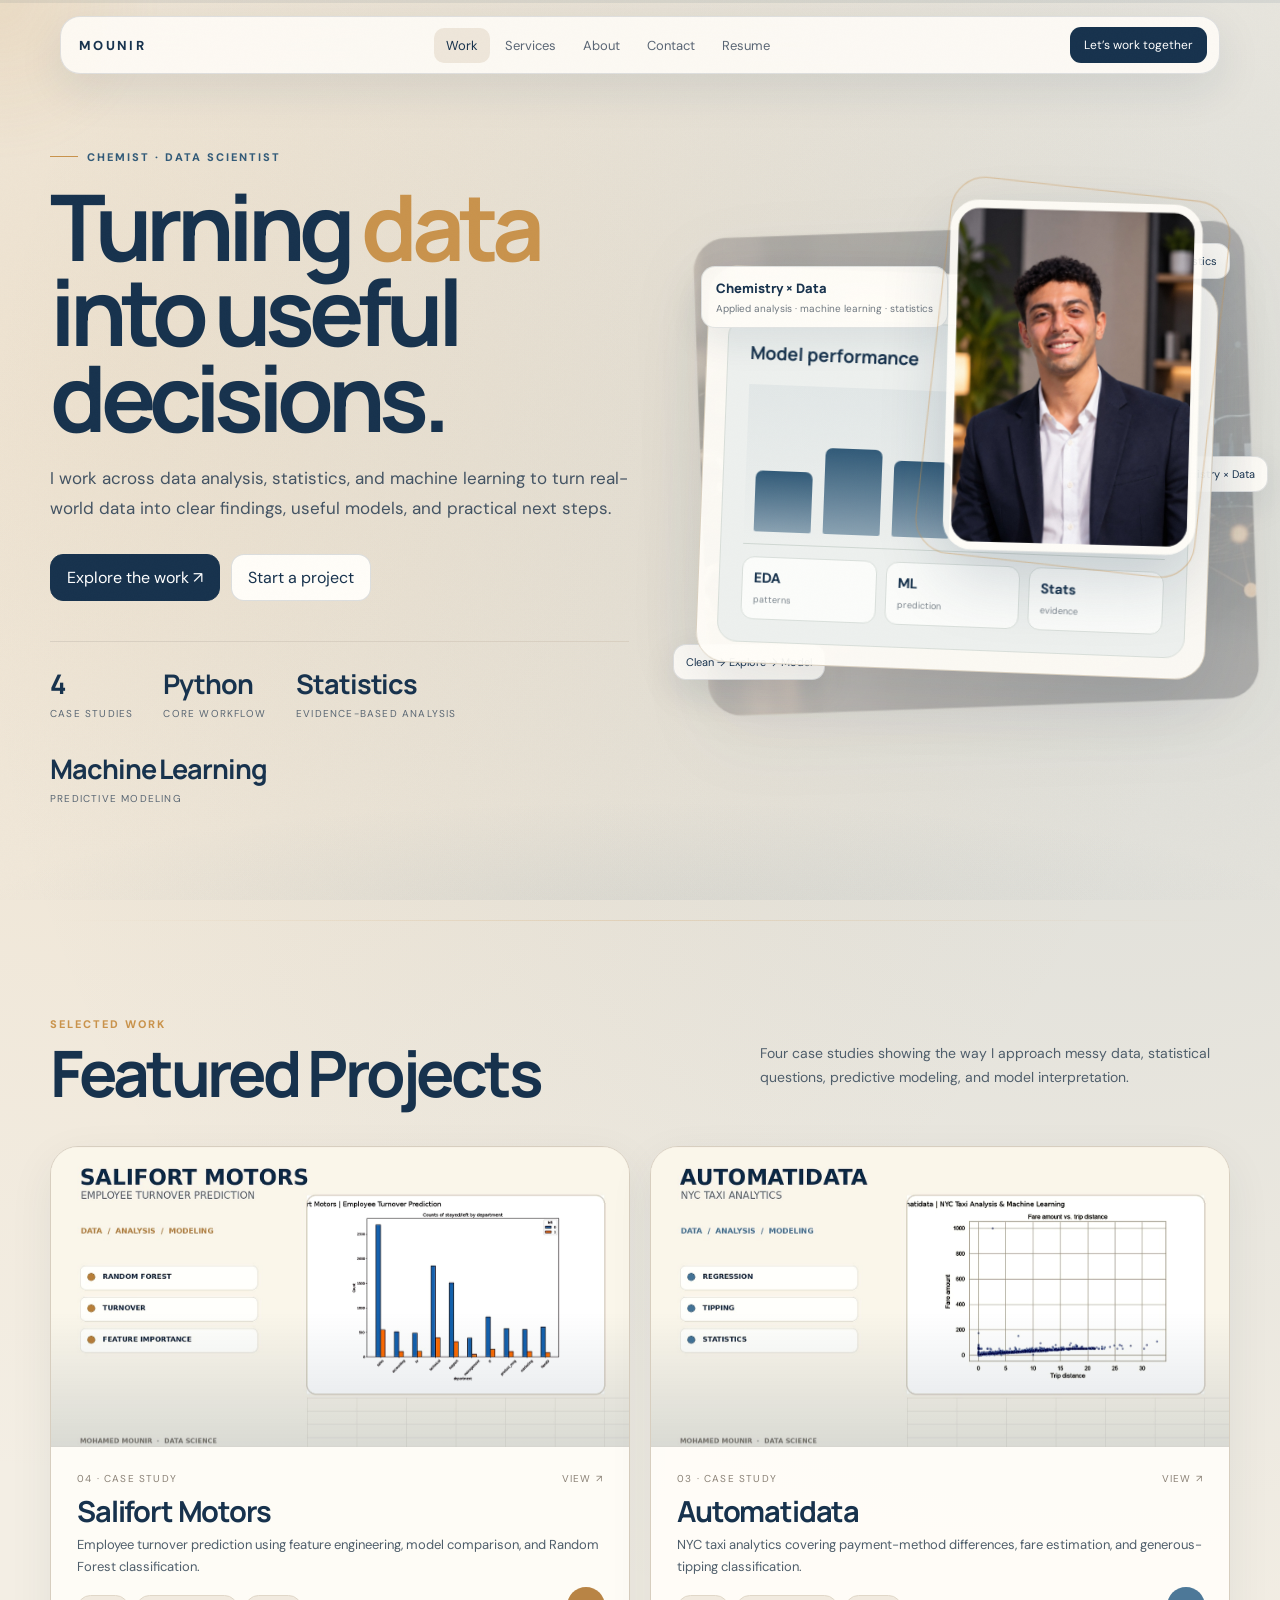
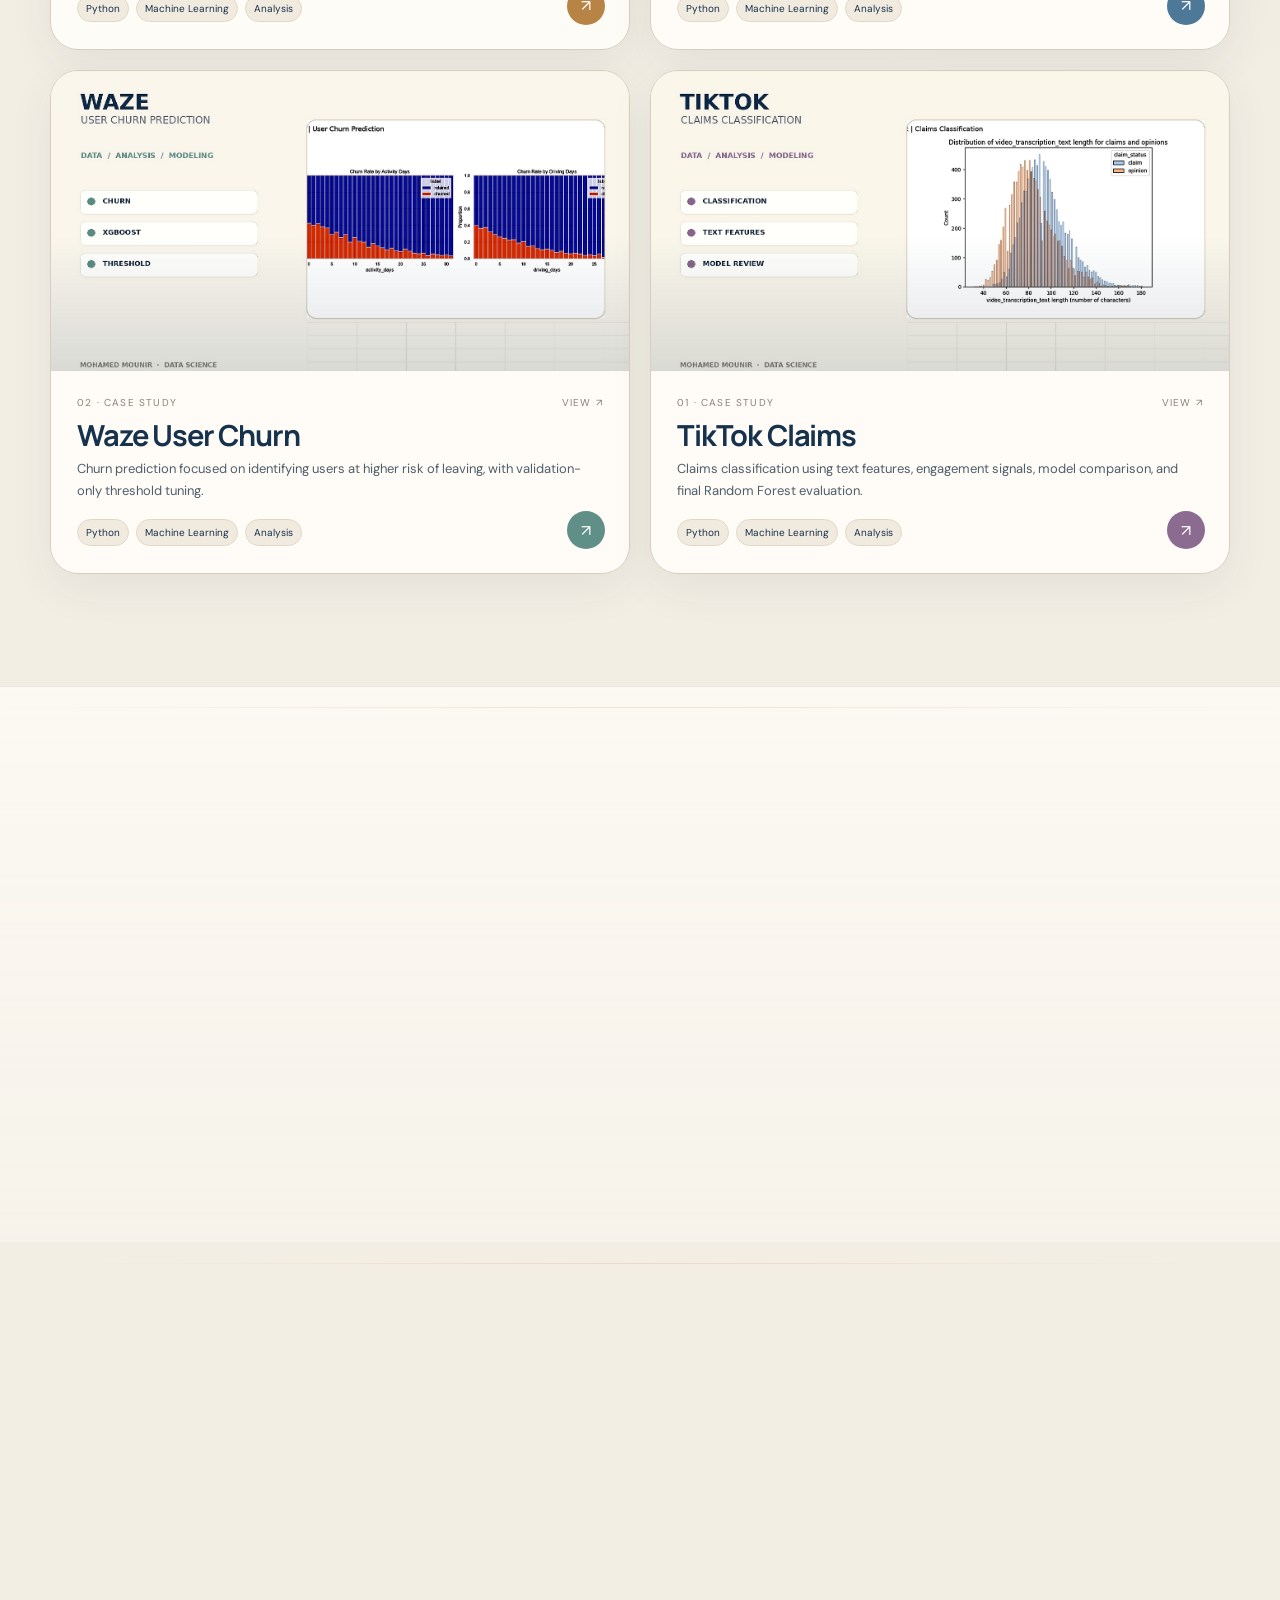
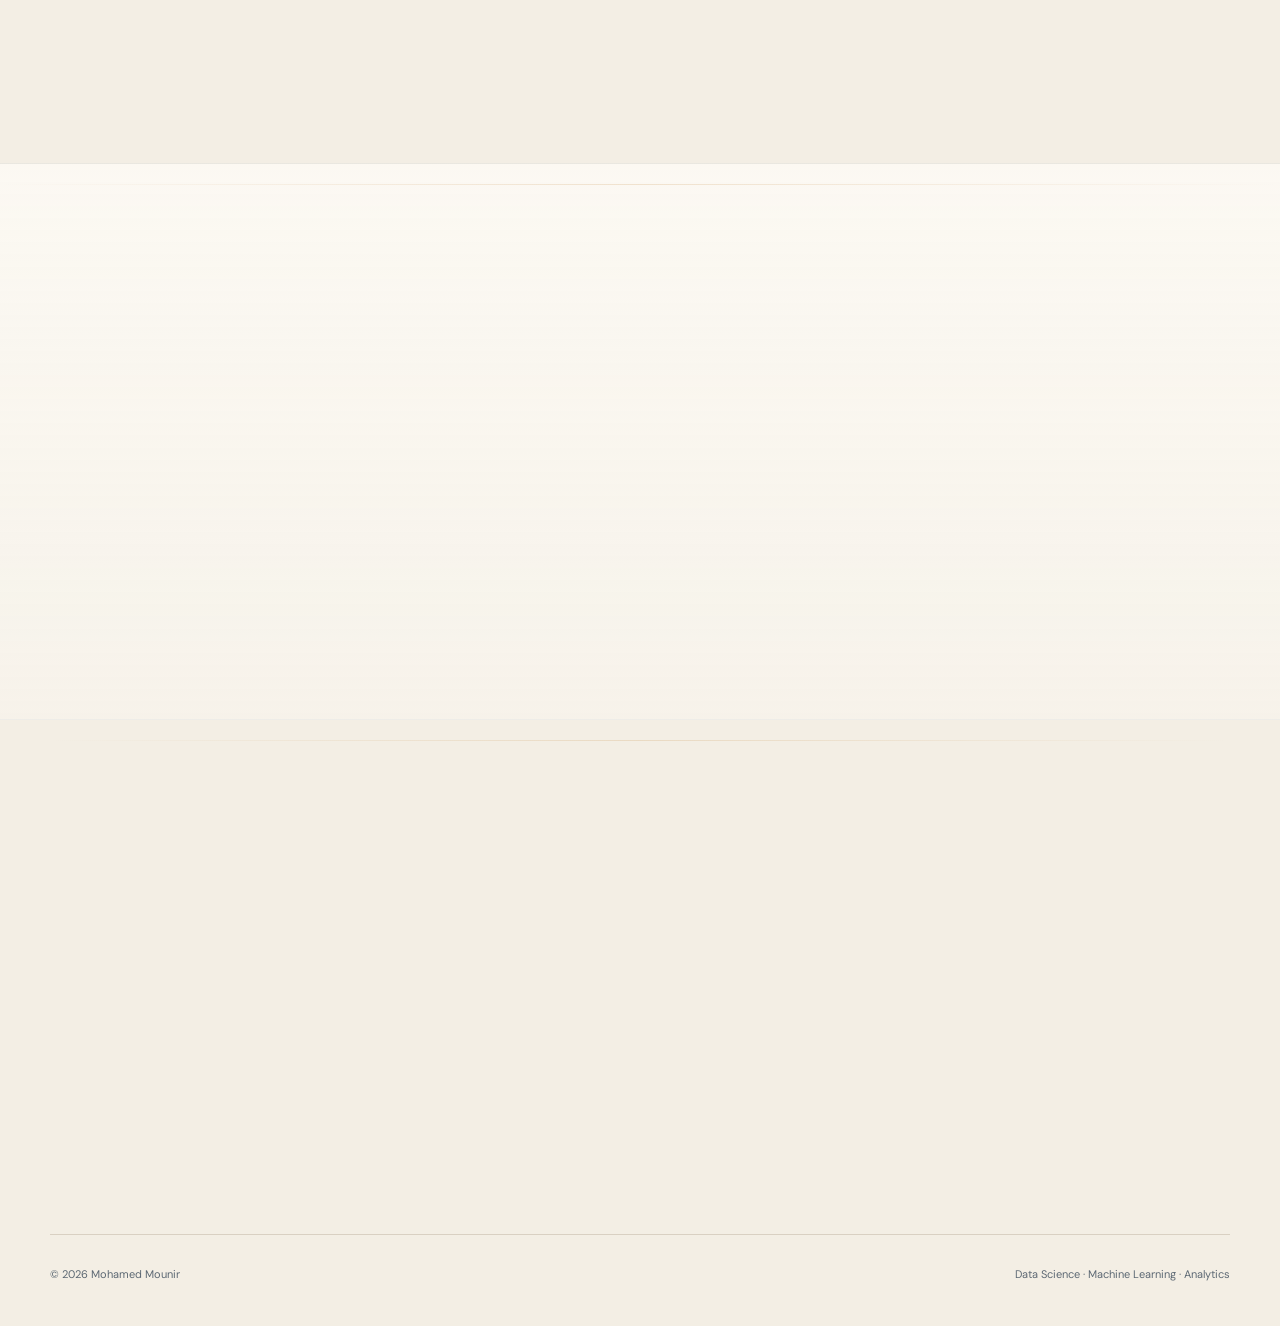
==== index.html @ 1e7f1641 "Add files via upload" ====
<!DOCTYPE html>
<html lang="en"><head><meta charset="utf-8"/><meta content="width=device-width,initial-scale=1" name="viewport"/><meta content="Mohamed Mounir portfolio in data science, machine learning, analytics, and applied chemistry." name="description"/><title>Mohamed Mounir | Data Scientist</title><link href="https://fonts.googleapis.com" rel="preconnect"/><link crossorigin="" href="https://fonts.gstatic.com" rel="preconnect"/><link href="https://fonts.googleapis.com/css2?family=DM+Sans:wght@400;500;600;700&amp;family=Manrope:wght@500;600;700;800&amp;display=swap" rel="stylesheet"/><link href="assets/css/home.css" rel="stylesheet"/></head><body><div class="site-shell"><div class="grain"></div><div class="cursor-glow"></div><div class="scroll-line"><span></span></div><nav class="nav"><a class="brand" href="#top">MOUNIR</a><div class="nav-links"><a href="#work">Work</a><a href="#services">Services</a><a href="#about">About</a><a href="#contact">Contact</a><a href="assets/docs/Mohamed_Mounir_CV.pdf">Resume</a></div><a class="nav-cta" href="#contact">Let’s work together</a><button aria-label="Open menu" class="menu-btn">☰</button></nav><main id="top"><section class="hero"><div class="hero-inner"><div class="reveal"><span class="eyebrow">Chemist · Data Scientist</span><h1>Turning <span class="accent">data</span> into useful decisions.</h1><p class="hero-copy">I work across data analysis, statistics, and machine learning to turn real-world data into clear findings, useful models, and practical next steps.</p><div class="hero-actions"><a class="btn primary" href="#work">Explore the work ↗</a><a class="btn" href="#contact">Start a project</a></div><div class="hero-metrics"><div class="metric"><strong data-count="4">4</strong><span>case studies</span></div><div class="metric"><strong>Python</strong><span>core workflow</span></div><div class="metric"><strong>Statistics</strong><span>evidence-based analysis</span></div><div class="metric"><strong>Machine Learning</strong><span>predictive modeling</span></div></div></div><div class="hero-visual reveal" data-hero-visual="">
<div class="hero-photo-wrap"><img alt="Mohamed Mounir professional portrait" class="hero-photo" src="assets/img/home/profile.png"/><div class="photo-ring"></div></div>
<div class="hero-context"><span class="context-label">Chemistry × Data</span><span>Applied analysis · machine learning · statistics</span></div>
<div class="analysis-card"><div class="window-top"><span>analysis_workspace</span><span class="dots"><i></i><i></i><i></i></span></div><div class="screen"><div class="screen-head"><strong>Model performance</strong><span>validation → test</span></div><div class="chart"><i class="bar" style="--h:45%"></i><i class="bar" style="--h:64%"></i><i class="bar" style="--h:56%"></i><i class="bar" style="--h:82%"></i><i class="bar" style="--h:72%"></i><i class="bar" style="--h:91%"></i></div><div class="screen-foot"><div class="mini"><b>EDA</b><span>patterns</span></div><div class="mini"><b>ML</b><span>prediction</span></div><div class="mini"><b>Stats</b><span>evidence</span></div></div></div></div>
<div class="hero-data-backdrop"><img alt="" aria-hidden="true" src="assets/img/home/chemistry-data-hero.png"/></div>
<div class="float-chip chip-a">Python · SQL · Statistics</div><div class="float-chip chip-b">Clean → Explore → Model</div><div class="float-chip chip-c">Chemistry × Data</div>
</div></div></section><section class="section" id="work"><div class="section-head reveal"><div><span class="section-kicker">Selected work</span><h2>Featured Projects</h2></div><p class="section-intro">Four case studies showing the way I approach messy data, statistical questions, predictive modeling, and model interpretation.</p></div><div class="project-grid stagger"><a class="project-card" href="projects/salifort.html" style="--accent:#b88445"><div class="project-art"><img alt="Salifort Motors project visual" src="assets/img/projects/salifort.jpg"/></div><div class="project-copy"><div class="project-meta"><span>04 · Case study</span><span>View ↗</span></div><h3>Salifort Motors</h3><p>Employee turnover prediction using feature engineering, model comparison, and Random Forest classification.</p><div class="project-tags"><span class="tag">Python</span><span class="tag">Machine Learning</span><span class="tag">Analysis</span></div></div><span class="project-arrow">↗</span></a><a class="project-card" href="projects/automatidata.html" style="--accent:#4d7898"><div class="project-art"><img alt="Automatidata project visual" src="assets/img/projects/automatidata.jpg"/></div><div class="project-copy"><div class="project-meta"><span>03 · Case study</span><span>View ↗</span></div><h3>Automatidata</h3><p>NYC taxi analytics covering payment-method differences, fare estimation, and generous-tipping classification.</p><div class="project-tags"><span class="tag">Python</span><span class="tag">Machine Learning</span><span class="tag">Analysis</span></div></div><span class="project-arrow">↗</span></a><a class="project-card" href="projects/waze.html" style="--accent:#5f8f87"><div class="project-art"><img alt="Waze User Churn project visual" src="assets/img/projects/waze.jpg"/></div><div class="project-copy"><div class="project-meta"><span>02 · Case study</span><span>View ↗</span></div><h3>Waze User Churn</h3><p>Churn prediction focused on identifying users at higher risk of leaving, with validation-only threshold tuning.</p><div class="project-tags"><span class="tag">Python</span><span class="tag">Machine Learning</span><span class="tag">Analysis</span></div></div><span class="project-arrow">↗</span></a><a class="project-card" href="projects/tiktok.html" style="--accent:#8b6b8f"><div class="project-art"><img alt="TikTok Claims project visual" src="assets/img/projects/tiktok.jpg"/></div><div class="project-copy"><div class="project-meta"><span>01 · Case study</span><span>View ↗</span></div><h3>TikTok Claims</h3><p>Claims classification using text features, engagement signals, model comparison, and final Random Forest evaluation.</p><div class="project-tags"><span class="tag">Python</span><span class="tag">Machine Learning</span><span class="tag">Analysis</span></div></div><span class="project-arrow">↗</span></a></div></section><section class="section alt" id="services"><div class="section-head reveal"><div><span class="section-kicker">Services</span><h2>Where I can help</h2></div><p class="section-intro">Practical data work backed by the projects above, from exploration and statistics to predictive modeling.</p></div><div class="services-grid stagger"><article class="service"><span class="service-num">01</span><h3>Data Analysis</h3><p>Clean, explore, visualize, and explain datasets using Python and statistical methods.</p></article><article class="service"><span class="service-num">02</span><h3>Machine Learning</h3><p>Build and evaluate classification or regression models based on the actual problem and data.</p></article><article class="service"><span class="service-num">03</span><h3>Statistical Analysis</h3><p>Hypothesis testing, comparisons, relationships, and evidence-based interpretation.</p></article><article class="service"><span class="service-num">04</span><h3>Predictive Modeling</h3><p>Feature engineering, model comparison, evaluation, and interpretation of useful predictions.</p></article></div></section><section class="section" id="about"><div class="about-grid"><div class="glass reveal"><span class="section-kicker">About me</span><h3>Science background. Data mindset.</h3><p>I’m an Applied Chemistry student building my career around data science, machine learning, and analytical problem solving. I like working from the question first, then choosing the analysis or model that makes sense for the data.</p><p>My projects cover classification, regression, statistical analysis, feature engineering, and model evaluation.</p></div><div class="glass reveal"><span class="section-kicker">Core tools</span><div class="skill-grid"><span class="skill">Python</span><span class="skill">Pandas</span><span class="skill">NumPy</span><span class="skill">Scikit-learn</span><span class="skill">SQL</span><span class="skill">Statistics</span><span class="skill">Power BI</span><span class="skill">Data Visualization</span></div></div></div></section><section class="section alt" id="value"><div class="section-head reveal"><div><span class="section-kicker">Client value</span><h2>What the analysis is for.</h2></div><p class="section-intro">The goal is not to stop at a notebook or a model score. It is to turn the analysis into a clear finding, a useful decision, and a sensible next step.</p></div><div class="services-grid stagger"><article class="service"><span class="service-num">01</span><h3>Find the problem</h3><p>Clean the data, test the assumptions, and identify the patterns that matter.</p></article><article class="service"><span class="service-num">02</span><h3>Explain the evidence</h3><p>Use statistics, visuals, and model evaluation to separate useful signals from noise.</p></article><article class="service"><span class="service-num">03</span><h3>Recommend an action</h3><p>Translate the result into practical questions, priorities, or next steps.</p></article><article class="service"><span class="service-num">04</span><h3>Show the limits</h3><p>Be clear about uncertainty, data quality, and what the model should not be used for.</p></article></div></section><section class="section" id="contact"><div class="contact-grid"><div class="glass reveal"><span class="section-kicker">Contact</span><h2 class="contact-title">Have a data problem?</h2><p>I’m interested in freelance projects involving analytics, predictive modeling, and practical machine learning.</p><div class="contact-links"><a class="btn primary" href="mailto:mhmdmnyr204@gmail.com">Email me ↗</a><a class="btn" href="https://github.com/MOUni1r/MOUni1r.github.io">GitHub ↗</a></div></div><div class="glass reveal"><span class="section-kicker">Approach</span><h3>Question first.</h3><p>Understand the problem, inspect the data, choose the right method, then explain what the result actually means.</p></div></div></section></main><footer class="footer"><span>© 2026 Mohamed Mounir</span><span>Data Science · Machine Learning · Analytics</span></footer></div><script src="assets/js/site.js"></script></body></html>
---- assets/css/home.css ----
@import url('https://fonts.googleapis.com/css2?family=DM+Sans:wght@400;500;600;700&family=Manrope:wght@500;600;700;800&display=swap');
:root{--navy:#17324d;--blue:#315a78;--gold:#c9934c;--cream:#f3eee4;--paper:#fffdf8;--ink:#172333;--muted:#68737d;--line:#d9d0c2;--soft:#e9e0d2;--shadow:0 24px 70px rgba(23,50,77,.11);--max:1180px}
*{box-sizing:border-box}html{scroll-behavior:smooth}body{margin:0;background:radial-gradient(circle at 12% 18%,rgba(201,147,76,.09),transparent 25%),radial-gradient(circle at 88% 42%,rgba(49,90,120,.07),transparent 28%),var(--cream);color:var(--ink);font-family:'DM Sans',system-ui,sans-serif;overflow-x:hidden}a{color:inherit;text-decoration:none}button,a{font:inherit}.site-shell{position:relative;isolation:isolate;min-height:100vh;background:radial-gradient(circle at 10% 8%,rgba(201,147,76,.14),transparent 26%),radial-gradient(circle at 88% 12%,rgba(49,90,120,.12),transparent 28%),var(--cream)}
.grain{position:fixed;inset:0;pointer-events:none;z-index:80;opacity:.018;background-image:url("data:image/svg+xml,%3Csvg xmlns='http://www.w3.org/2000/svg' width='160' height='160' viewBox='0 0 160 160'%3E%3Cfilter id='n'%3E%3CfeTurbulence type='fractalNoise' baseFrequency='.75' numOctaves='3'/%3E%3C/filter%3E%3Crect width='100%25' height='100%25' filter='url(%23n)'/%3E%3C/svg%3E")}.cursor-glow{position:fixed;z-index:1;pointer-events:none;width:320px;height:320px;border-radius:50%;transform:translate(-50%,-50%);background:radial-gradient(circle,rgba(201,147,76,.13),transparent 68%);filter:blur(10px);transition:left .08s linear,top .08s linear}.scroll-line{position:fixed;z-index:70;top:0;left:0;width:100%;height:3px;background:rgba(23,50,77,.08)}.scroll-line span{display:block;height:100%;width:0;background:linear-gradient(90deg,var(--gold),var(--blue));transform-origin:left}
.nav{position:fixed;z-index:60;top:16px;left:50%;transform:translateX(-50%);width:min(calc(100% - 32px),1160px);display:flex;align-items:center;justify-content:space-between;padding:10px 12px 10px 18px;border:1px solid rgba(23,50,77,.13);border-radius:20px;background:rgba(255,253,248,.86);backdrop-filter:blur(18px);box-shadow:0 15px 45px rgba(23,50,77,.10)}.brand{font-weight:800;letter-spacing:.18em;font-size:13px;color:var(--navy)}.nav-links{display:flex;gap:3px}.nav-links a{padding:9px 12px;color:#596574;font-size:13px;border-radius:10px;transition:.25s}.nav-links a:hover,.nav-links a.active{color:var(--navy);background:#eee6da}.nav-cta{border:1px solid rgba(23,50,77,.16);padding:9px 13px;border-radius:11px;color:#fff;background:var(--navy);font-size:12px;transition:.25s}.nav-cta:hover{transform:translateY(-2px);background:#244968}.menu-btn{display:none;border:0;background:none;color:var(--navy);font-size:22px}
.hero{min-height:100svh;position:relative;display:grid;place-items:center;padding:132px 24px 86px;overflow:hidden}.hero:after{content:"";position:absolute;left:-8%;right:-8%;bottom:-150px;height:260px;background:radial-gradient(ellipse at center,rgba(49,90,120,.08),transparent 65%);pointer-events:none}.hero-inner{width:min(var(--max),100%);display:grid;grid-template-columns:1.03fr .97fr;gap:55px;align-items:center;position:relative;z-index:3}.eyebrow{display:inline-flex;align-items:center;gap:9px;color:var(--blue);text-transform:uppercase;letter-spacing:.18em;font-size:11px;font-weight:800}.eyebrow:before{content:"";width:28px;height:1px;background:var(--gold)}.hero h1{font-family:Manrope,sans-serif;font-size:clamp(54px,7.2vw,92px);line-height:.93;letter-spacing:-.07em;margin:20px 0 24px;max-width:730px;color:var(--navy)}.hero h1 .accent{color:var(--gold)}.hero-copy{max-width:620px;color:#435363;font-size:17px;line-height:1.75}.hero-actions{display:flex;gap:11px;flex-wrap:wrap;margin-top:30px}.btn{display:inline-flex;align-items:center;justify-content:center;gap:9px;border:1px solid rgba(23,50,77,.15);border-radius:13px;padding:12px 16px;background:var(--paper);color:var(--navy);transition:transform .28s,border-color .28s,box-shadow .28s,background .28s}.btn:hover{transform:translateY(-3px);border-color:rgba(201,147,76,.55);box-shadow:0 14px 30px rgba(23,50,77,.10)}.btn.primary{background:var(--navy);color:#fff;border-color:var(--navy)}.hero-metrics{display:flex;gap:30px;flex-wrap:wrap;margin-top:40px;padding-top:23px;border-top:1px solid var(--line)}.metric strong{display:block;font-family:Manrope;font-size:27px;color:var(--navy);letter-spacing:-.04em}.metric span{display:block;color:#596673;font-size:10px;text-transform:uppercase;letter-spacing:.12em;margin-top:5px}
.hero-visual{min-height:560px;position:relative;display:grid;place-items:center;perspective:1200px;transform-style:preserve-3d}.hero-data-backdrop{position:absolute;inset:25px -35px 35px 5px;border-radius:36px;overflow:hidden;opacity:.32;filter:saturate(.8) contrast(.96);transform:rotate(-2deg) translateZ(-50px);border:1px solid rgba(23,50,77,.10);box-shadow:0 25px 70px rgba(23,50,77,.10)}.hero-data-backdrop img{width:100%;height:100%;object-fit:cover;display:block}.hero-photo-wrap{position:absolute;right:7%;top:3%;width:245px;height:340px;border-radius:28px;overflow:visible;z-index:5;transform:translateZ(35px) rotate(1.5deg);transition:transform .5s cubic-bezier(.2,.8,.2,1)}.hero-photo{width:100%;height:100%;object-fit:cover;object-position:center top;border-radius:28px;border:8px solid rgba(255,253,248,.9);box-shadow:0 28px 65px rgba(23,50,77,.18)}.photo-ring{position:absolute;inset:-14px;border:1px solid rgba(201,147,76,.45);border-radius:34px;transform:rotate(5deg);pointer-events:none}.hero-context{position:absolute;left:3%;top:13%;z-index:6;display:flex;flex-direction:column;gap:5px;padding:12px 14px;border:1px solid rgba(23,50,77,.12);border-radius:14px;background:rgba(255,253,248,.9);backdrop-filter:blur(14px);box-shadow:0 14px 35px rgba(23,50,77,.09);font-size:10px;color:#6f7880}.hero-context .context-label{color:var(--navy);font-family:Manrope;font-size:13px;font-weight:800}.analysis-card{width:min(510px,92vw);position:relative;z-index:4;background:rgba(255,253,248,.94);border:1px solid #d8cfbf;border-radius:30px;box-shadow:var(--shadow);padding:20px;transform:rotate(2.2deg);transition:transform .35s ease}.analysis-card:hover{transform:rotate(0) translateY(-7px)}.window-top{display:flex;align-items:center;justify-content:space-between;padding:2px 4px 14px;color:#596673;font-size:11px}.dots{display:flex;gap:5px}.dots i{width:7px;height:7px;border-radius:50%;background:#d7cfc2}.screen{border-radius:20px;background:#edf0ee;border:1px solid #d8ded9;padding:22px;overflow:hidden}.screen-head{display:flex;justify-content:space-between;align-items:end;margin-bottom:20px}.screen-head strong{font-family:Manrope;color:var(--navy);font-size:18px}.screen-head span{font-size:10px;color:#7c858e}.chart{height:160px;display:flex;align-items:end;gap:12px;padding:12px 10px;border-bottom:1px solid #cfd7d2;background:linear-gradient(180deg,rgba(49,90,120,.06),transparent)}.bar{flex:1;border-radius:7px 7px 2px 2px;background:linear-gradient(180deg,var(--blue),#8aa2b2);height:var(--h);transform-origin:bottom;animation:barIn 1.2s cubic-bezier(.2,.8,.2,1) both}.bar:nth-child(2){animation-delay:.08s}.bar:nth-child(3){animation-delay:.16s}.bar:nth-child(4){animation-delay:.24s}.bar:nth-child(5){animation-delay:.32s}.bar:nth-child(6){animation-delay:.4s}@keyframes barIn{from{transform:scaleY(0)}to{transform:scaleY(1)}}.screen-foot{display:grid;grid-template-columns:repeat(3,1fr);gap:9px;margin-top:12px}.mini{padding:11px;border:1px solid #d9dfdb;border-radius:12px;background:#fbfcfa}.mini b{display:block;color:var(--navy);font-size:14px}.mini span{font-size:9px;color:#7b858d}.float-chip{position:absolute;padding:10px 12px;border:1px solid rgba(23,50,77,.13);border-radius:13px;background:rgba(255,253,248,.94);box-shadow:0 12px 35px rgba(23,50,77,.10);font-size:11px;color:var(--navy);animation:float 5s ease-in-out infinite}.chip-a{top:9%;right:0}.chip-b{bottom:13%;left:-2%;animation-delay:-2s}.chip-c{top:47%;right:-7%;animation-delay:-3.5s}@keyframes float{50%{transform:translateY(-11px) rotate(-2deg)}}.orbit{position:absolute;width:580px;height:580px;border:1px solid rgba(49,90,120,.12);border-radius:50%;animation:slowSpin 30s linear infinite}.orbit:before,.orbit:after{content:"";position:absolute;border:1px dashed rgba(201,147,76,.20);border-radius:50%}.orbit:before{inset:55px;transform:rotate(30deg)}.orbit:after{inset:130px;transform:rotate(-40deg)}.node{position:absolute;width:13px;height:13px;border-radius:50%;background:var(--gold);box-shadow:0 0 0 7px rgba(201,147,76,.10)}.node.n1{top:19%;left:18%}.node.n2{top:15%;right:23%;background:var(--blue)}.node.n3{bottom:17%;right:18%;background:var(--blue)}.node.n4{bottom:28%;left:11%}@keyframes slowSpin{to{transform:rotate(360deg)}}
.section{width:min(var(--max),calc(100% - 40px));margin:0 auto;padding:112px 0}.section.alt{width:100%;padding-left:max(20px,calc((100% - var(--max))/2));padding-right:max(20px,calc((100% - var(--max))/2));background:rgba(255,253,248,.62);border-top:1px solid rgba(23,50,77,.06);border-bottom:1px solid rgba(23,50,77,.06)}.section-head{display:flex;align-items:end;justify-content:space-between;gap:30px;margin-bottom:42px}.section-kicker{color:var(--gold);font-size:11px;text-transform:uppercase;letter-spacing:.18em;font-weight:800}.section h2{font-family:Manrope;font-size:clamp(38px,5vw,64px);line-height:.95;letter-spacing:-.06em;margin:10px 0 0;color:var(--navy)}.section-intro{max-width:470px;color:#53616d;line-height:1.75;font-size:14px}.project-grid{display:grid;grid-template-columns:repeat(2,1fr);gap:20px}.project-card{--accent:var(--gold);position:relative;overflow:hidden;border:1px solid #d7cebf;border-radius:28px;background:var(--paper);box-shadow:0 14px 45px rgba(23,50,77,.07);transition:transform .45s cubic-bezier(.2,.8,.2,1),box-shadow .45s,border-color .3s}.project-card:hover{transform:translateY(-8px);box-shadow:0 28px 65px rgba(23,50,77,.13);border-color:var(--accent)}.project-art{height:300px;overflow:hidden;position:relative;background:#e9e0d2}.project-art img{width:100%;height:100%;object-fit:cover;object-position:center;display:block;transition:transform .8s cubic-bezier(.2,.8,.2,1)}.project-card:hover .project-art img{transform:scale(1.035)}
.project-art img{image-rendering:auto;filter:contrast(1.025) saturate(1.035);backface-visibility:hidden;transform:translateZ(0)}.project-art:after{content:"";position:absolute;inset:0;background:linear-gradient(180deg,transparent 55%,rgba(23,50,77,.14));pointer-events:none}.project-copy{padding:25px 26px 27px}.project-meta{display:flex;justify-content:space-between;gap:12px;color:#8a8176;font-size:10px;text-transform:uppercase;letter-spacing:.12em}.project-copy h3{font-family:Manrope;font-size:29px;line-height:1;margin:12px 0 8px;color:var(--navy);letter-spacing:-.04em}.project-copy p{margin:0;color:#4f5e6b;font-size:13px;line-height:1.7;max-width:560px}.project-tags{display:flex;flex-wrap:wrap;gap:7px;margin-top:17px}.tag{font-size:10px;color:var(--navy);background:#f1eadf;border:1px solid #e0d7c8;padding:6px 8px;border-radius:999px}.project-arrow{position:absolute;right:24px;bottom:24px;width:38px;height:38px;display:grid;place-items:center;border-radius:50%;background:var(--accent);color:#fff;font-size:16px;transition:.3s}.project-card:hover .project-arrow{transform:rotate(-8deg) scale(1.08)}
.services-grid{display:grid;grid-template-columns:repeat(4,1fr);gap:14px}.service{position:relative;padding:27px;border:1px solid #d8cfbf;border-radius:22px;background:rgba(255,253,248,.72);min-height:190px;transition:.35s}.service:hover{transform:translateY(-6px);background:var(--paper);box-shadow:0 20px 50px rgba(23,50,77,.08)}.service-num{font-family:Manrope;color:var(--gold);font-size:12px}.service h3{font-family:Manrope;color:var(--navy);font-size:20px;margin:22px 0 10px}.service p{color:#53616d;font-size:12px;line-height:1.7;margin:0}.about-grid,.contact-grid{display:grid;grid-template-columns:1.15fr .85fr;gap:18px}.glass{border:1px solid #d8cfbf;border-radius:25px;padding:32px;background:rgba(255,253,248,.72);box-shadow:0 16px 50px rgba(23,50,77,.05)}.glass h3{font-family:Manrope;color:var(--navy);font-size:31px;letter-spacing:-.04em;margin:9px 0 15px}.glass p{color:#53616d;font-size:13px;line-height:1.8}.skill-grid{display:grid;grid-template-columns:repeat(2,1fr);gap:9px;margin-top:18px}.skill{padding:10px 11px;border-radius:11px;background:#f0e9dd;border:1px solid #e0d7c8;color:var(--navy);font-size:11px}.contact-title{font-family:Manrope;color:var(--navy);font-size:clamp(40px,5vw,64px);line-height:.92;letter-spacing:-.07em;margin:0 0 18px}.contact-links{display:flex;gap:9px;flex-wrap:wrap;margin-top:25px}.footer{width:min(var(--max),calc(100% - 40px));margin:auto;padding:32px 0 45px;border-top:1px solid var(--line);display:flex;justify-content:space-between;color:#5c6873;font-size:11px}.reveal{opacity:0;transform:translateY(28px);transition:opacity .8s ease,transform .8s cubic-bezier(.2,.8,.2,1)}.reveal.visible{opacity:1;transform:none}.stagger>*{opacity:0;transform:translateY(22px);transition:.7s cubic-bezier(.2,.8,.2,1)}.stagger.visible>*{opacity:1;transform:none}.stagger.visible>*:nth-child(2){transition-delay:.08s}.stagger.visible>*:nth-child(3){transition-delay:.16s}.stagger.visible>*:nth-child(4){transition-delay:.24s}
@media(max-width:900px){.nav{top:10px}.nav-links,.nav-cta{display:none}.menu-btn{display:block}.nav.open .nav-links{display:flex;position:absolute;top:62px;left:0;right:0;flex-direction:column;padding:10px;background:rgba(255,253,248,.98);border:1px solid var(--line);border-radius:16px}.hero-inner{grid-template-columns:1fr;gap:20px}.hero{padding-top:120px}.hero-visual{min-height:430px}.project-grid{grid-template-columns:1fr}.services-grid{grid-template-columns:repeat(2,1fr)}.about-grid,.contact-grid{grid-template-columns:1fr}.section-head{display:block}.section-intro{margin-top:18px}.orbit{width:480px;height:480px}.section.alt{padding-left:20px;padding-right:20px}}
@media(max-width:560px){.hero{padding-left:18px;padding-right:18px}.section{width:min(calc(100% - 28px),var(--max))}.section.alt{padding-left:14px;padding-right:14px}.hero h1{font-size:clamp(48px,15vw,72px)}.analysis-card{padding:13px}.screen{padding:15px}.float-chip{display:none}.hero-visual{min-height:350px}.hero-photo-wrap{width:190px;height:265px;right:2%;top:2%}.hero-data-backdrop{inset:45px -30px 30px -10px}.orbit{width:360px;height:360px}.services-grid{grid-template-columns:1fr}.glass{padding:25px}.skill-grid{grid-template-columns:1fr}.footer{display:block;line-height:1.7}.footer span{display:block;margin-top:8px}.project-art{height:auto;aspect-ratio:1400/850}}
@media(prefers-reduced-motion:reduce){html{scroll-behavior:auto}.orbit,.float-chip,.bar{animation:none}.reveal,.stagger>*{transition:none;opacity:1;transform:none}.project-card,.btn,.service{transition:none}}
@view-transition{navigation:auto}::view-transition-old(root){animation:pageOut .18s ease both}::view-transition-new(root){animation:pageIn .36s cubic-bezier(.2,.8,.2,1) both}@keyframes pageOut{to{opacity:0;transform:scale(.99)}}@keyframes pageIn{from{opacity:0;transform:translateY(10px)}to{opacity:1;transform:none}}

.section,.footer{position:relative}.section:before{content:'';position:absolute;inset:20px 0 auto;height:1px;background:linear-gradient(90deg,transparent,rgba(201,147,76,.22),transparent);pointer-events:none}.section.alt{background:linear-gradient(180deg,rgba(255,253,248,.72),rgba(247,243,235,.9))}.project-copy p,.service p,.glass p,.section-intro{color:#4f5e6b}.project-card{background:rgba(255,253,248,.94)}
.image-fallback{min-height:220px;display:grid;place-items:center;padding:30px;border-radius:13px;background:linear-gradient(135deg,#eee8de,#f8f4ed);border:1px dashed rgba(23,50,77,.18);color:#52606c;font-size:12px;text-align:center}.project-art .image-fallback{height:100%;min-height:0;border:0;border-radius:0;background:#e9e0d2}.case-cover .image-fallback{min-height:320px;border-radius:24px}.evidence .image-fallback{min-height:260px}
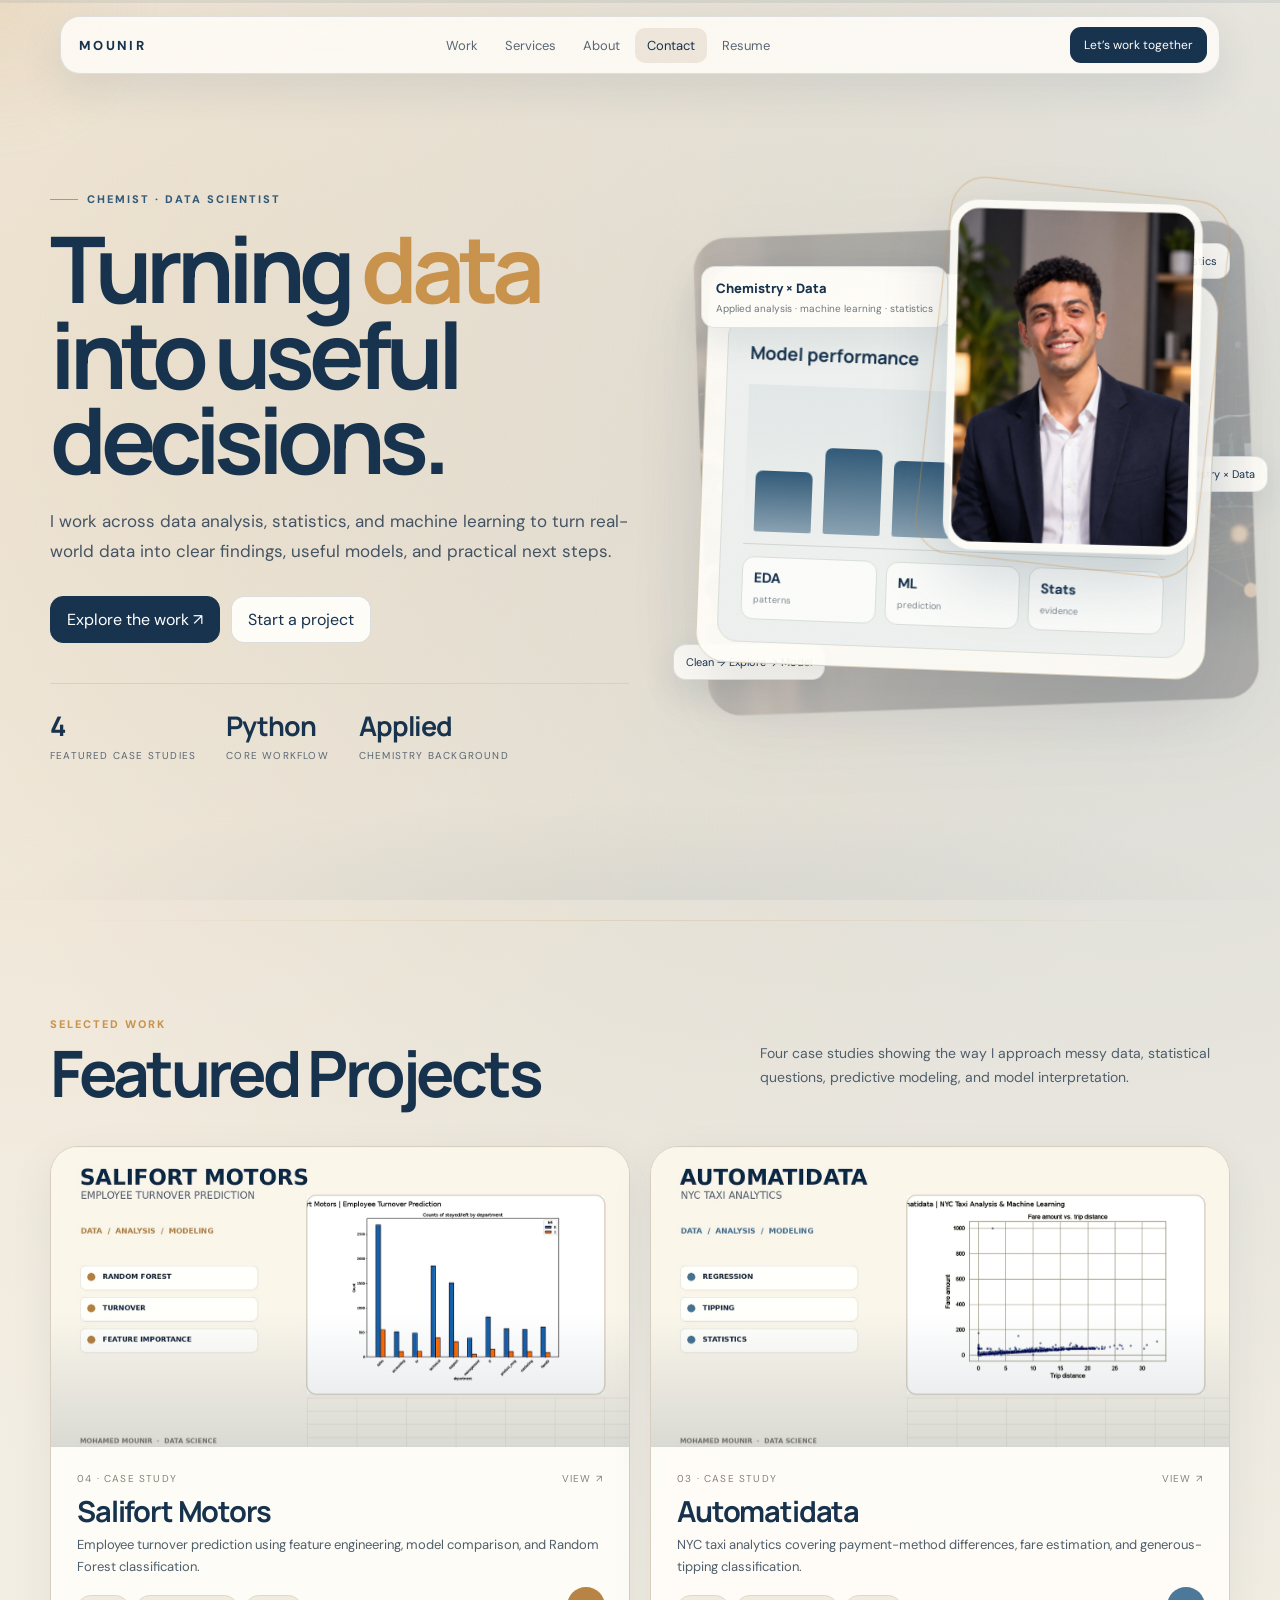
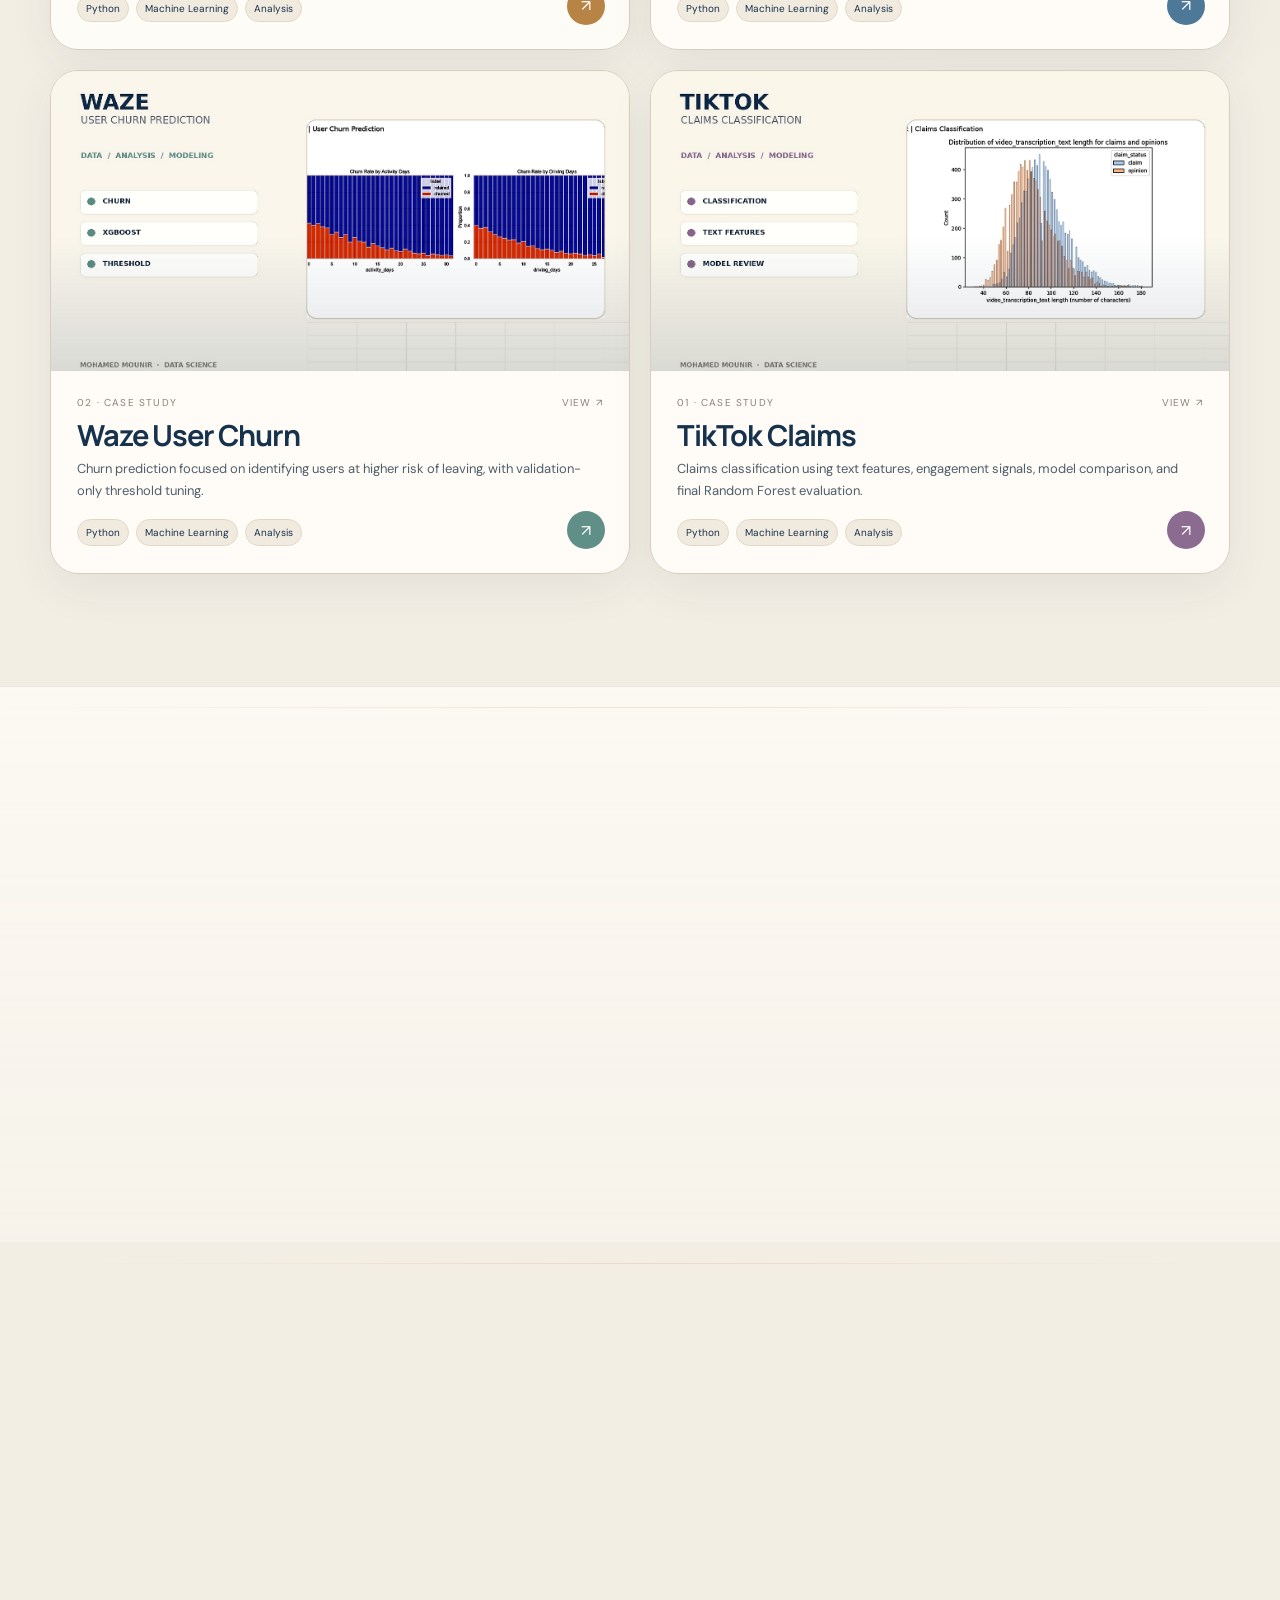
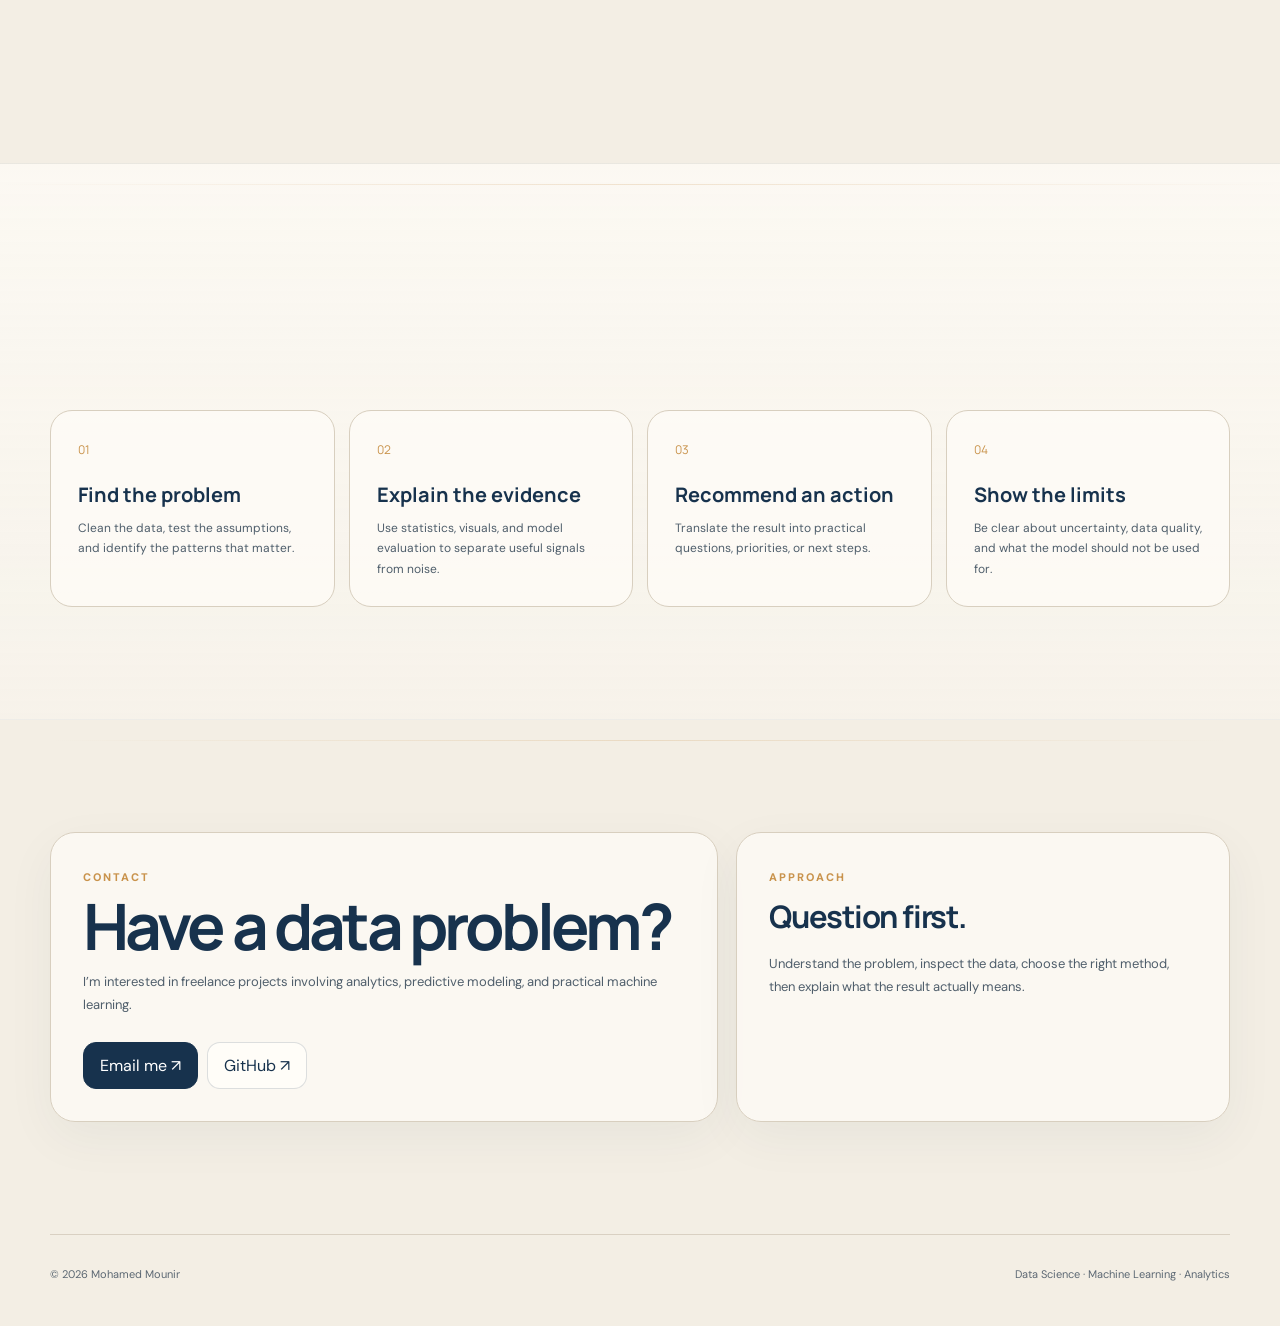
==== commit e1876415: "Add files via upload" ====
--- a/index.html
+++ b/index.html
@@ -1,8 +1,7 @@
-<!DOCTYPE html>
-<html lang="en"><head><meta charset="utf-8"/><meta content="width=device-width,initial-scale=1" name="viewport"/><meta content="Mohamed Mounir portfolio in data science, machine learning, analytics, and applied chemistry." name="description"/><title>Mohamed Mounir | Data Scientist</title><link href="https://fonts.googleapis.com" rel="preconnect"/><link crossorigin="" href="https://fonts.gstatic.com" rel="preconnect"/><link href="https://fonts.googleapis.com/css2?family=DM+Sans:wght@400;500;600;700&amp;family=Manrope:wght@500;600;700;800&amp;display=swap" rel="stylesheet"/><link href="assets/css/home.css" rel="stylesheet"/></head><body><div class="site-shell"><div class="grain"></div><div class="cursor-glow"></div><div class="scroll-line"><span></span></div><nav class="nav"><a class="brand" href="#top">MOUNIR</a><div class="nav-links"><a href="#work">Work</a><a href="#services">Services</a><a href="#about">About</a><a href="#contact">Contact</a><a href="assets/docs/Mohamed_Mounir_CV.pdf">Resume</a></div><a class="nav-cta" href="#contact">Let’s work together</a><button aria-label="Open menu" class="menu-btn">☰</button></nav><main id="top"><section class="hero"><div class="hero-inner"><div class="reveal"><span class="eyebrow">Chemist · Data Scientist</span><h1>Turning <span class="accent">data</span> into useful decisions.</h1><p class="hero-copy">I work across data analysis, statistics, and machine learning to turn real-world data into clear findings, useful models, and practical next steps.</p><div class="hero-actions"><a class="btn primary" href="#work">Explore the work ↗</a><a class="btn" href="#contact">Start a project</a></div><div class="hero-metrics"><div class="metric"><strong data-count="4">4</strong><span>case studies</span></div><div class="metric"><strong>Python</strong><span>core workflow</span></div><div class="metric"><strong>Statistics</strong><span>evidence-based analysis</span></div><div class="metric"><strong>Machine Learning</strong><span>predictive modeling</span></div></div></div><div class="hero-visual reveal" data-hero-visual="">
-<div class="hero-photo-wrap"><img alt="Mohamed Mounir professional portrait" class="hero-photo" src="assets/img/home/profile.png"/><div class="photo-ring"></div></div>
+<!doctype html><html lang="en"><head><meta charset="utf-8"><meta name="viewport" content="width=device-width,initial-scale=1"><meta name="description" content="Mohamed Mounir portfolio in data science, machine learning, analytics, and applied chemistry."><title>Mohamed Mounir | Data Scientist</title><link rel="preconnect" href="https://fonts.googleapis.com"><link rel="preconnect" href="https://fonts.gstatic.com" crossorigin><link href="https://fonts.googleapis.com/css2?family=DM+Sans:wght@400;500;600;700&family=Manrope:wght@500;600;700;800&display=swap" rel="stylesheet"><link rel="stylesheet" href="assets/css/home.css"></head><body><div class="site-shell"><div class="grain"></div><div class="cursor-glow"></div><div class="scroll-line"><span></span></div><nav class="nav"><a class="brand" href="#top">MOUNIR</a><div class="nav-links"><a href="#work">Work</a><a href="#services">Services</a><a href="#about">About</a><a href="#contact">Contact</a><a href="assets/docs/Mohamed_Mounir_CV.pdf">Resume</a></div><a class="nav-cta" href="#contact">Let’s work together</a><button class="menu-btn" aria-label="Open menu">☰</button></nav><main id="top"><section class="hero"><div class="hero-inner"><div class="reveal"><span class="eyebrow">Chemist · Data Scientist</span><h1>Turning <span class="accent">data</span> into useful decisions.</h1><p class="hero-copy">I work across data analysis, statistics, and machine learning to turn real-world data into clear findings, useful models, and practical next steps.</p><div class="hero-actions"><a class="btn primary" href="#work">Explore the work ↗</a><a class="btn" href="#contact">Start a project</a></div><div class="hero-metrics"><div class="metric"><strong data-count="4">0</strong><span>featured case studies</span></div><div class="metric"><strong>Python</strong><span>core workflow</span></div><div class="metric"><strong>Applied</strong><span>chemistry background</span></div></div></div><div class="hero-visual reveal" data-hero-visual>
+<div class="hero-photo-wrap"><img class="hero-photo" src="assets/img/home/profile.png" alt="Mohamed Mounir professional portrait"><div class="photo-ring"></div></div>
 <div class="hero-context"><span class="context-label">Chemistry × Data</span><span>Applied analysis · machine learning · statistics</span></div>
 <div class="analysis-card"><div class="window-top"><span>analysis_workspace</span><span class="dots"><i></i><i></i><i></i></span></div><div class="screen"><div class="screen-head"><strong>Model performance</strong><span>validation → test</span></div><div class="chart"><i class="bar" style="--h:45%"></i><i class="bar" style="--h:64%"></i><i class="bar" style="--h:56%"></i><i class="bar" style="--h:82%"></i><i class="bar" style="--h:72%"></i><i class="bar" style="--h:91%"></i></div><div class="screen-foot"><div class="mini"><b>EDA</b><span>patterns</span></div><div class="mini"><b>ML</b><span>prediction</span></div><div class="mini"><b>Stats</b><span>evidence</span></div></div></div></div>
-<div class="hero-data-backdrop"><img alt="" aria-hidden="true" src="assets/img/home/chemistry-data-hero.png"/></div>
+<div class="hero-data-backdrop"><img src="assets/img/home/chemistry-data-hero.png" alt="" aria-hidden="true"></div>
 <div class="float-chip chip-a">Python · SQL · Statistics</div><div class="float-chip chip-b">Clean → Explore → Model</div><div class="float-chip chip-c">Chemistry × Data</div>
-</div></div></section><section class="section" id="work"><div class="section-head reveal"><div><span class="section-kicker">Selected work</span><h2>Featured Projects</h2></div><p class="section-intro">Four case studies showing the way I approach messy data, statistical questions, predictive modeling, and model interpretation.</p></div><div class="project-grid stagger"><a class="project-card" href="projects/salifort.html" style="--accent:#b88445"><div class="project-art"><img alt="Salifort Motors project visual" src="assets/img/projects/salifort.jpg"/></div><div class="project-copy"><div class="project-meta"><span>04 · Case study</span><span>View ↗</span></div><h3>Salifort Motors</h3><p>Employee turnover prediction using feature engineering, model comparison, and Random Forest classification.</p><div class="project-tags"><span class="tag">Python</span><span class="tag">Machine Learning</span><span class="tag">Analysis</span></div></div><span class="project-arrow">↗</span></a><a class="project-card" href="projects/automatidata.html" style="--accent:#4d7898"><div class="project-art"><img alt="Automatidata project visual" src="assets/img/projects/automatidata.jpg"/></div><div class="project-copy"><div class="project-meta"><span>03 · Case study</span><span>View ↗</span></div><h3>Automatidata</h3><p>NYC taxi analytics covering payment-method differences, fare estimation, and generous-tipping classification.</p><div class="project-tags"><span class="tag">Python</span><span class="tag">Machine Learning</span><span class="tag">Analysis</span></div></div><span class="project-arrow">↗</span></a><a class="project-card" href="projects/waze.html" style="--accent:#5f8f87"><div class="project-art"><img alt="Waze User Churn project visual" src="assets/img/projects/waze.jpg"/></div><div class="project-copy"><div class="project-meta"><span>02 · Case study</span><span>View ↗</span></div><h3>Waze User Churn</h3><p>Churn prediction focused on identifying users at higher risk of leaving, with validation-only threshold tuning.</p><div class="project-tags"><span class="tag">Python</span><span class="tag">Machine Learning</span><span class="tag">Analysis</span></div></div><span class="project-arrow">↗</span></a><a class="project-card" href="projects/tiktok.html" style="--accent:#8b6b8f"><div class="project-art"><img alt="TikTok Claims project visual" src="assets/img/projects/tiktok.jpg"/></div><div class="project-copy"><div class="project-meta"><span>01 · Case study</span><span>View ↗</span></div><h3>TikTok Claims</h3><p>Claims classification using text features, engagement signals, model comparison, and final Random Forest evaluation.</p><div class="project-tags"><span class="tag">Python</span><span class="tag">Machine Learning</span><span class="tag">Analysis</span></div></div><span class="project-arrow">↗</span></a></div></section><section class="section alt" id="services"><div class="section-head reveal"><div><span class="section-kicker">Services</span><h2>Where I can help</h2></div><p class="section-intro">Practical data work backed by the projects above, from exploration and statistics to predictive modeling.</p></div><div class="services-grid stagger"><article class="service"><span class="service-num">01</span><h3>Data Analysis</h3><p>Clean, explore, visualize, and explain datasets using Python and statistical methods.</p></article><article class="service"><span class="service-num">02</span><h3>Machine Learning</h3><p>Build and evaluate classification or regression models based on the actual problem and data.</p></article><article class="service"><span class="service-num">03</span><h3>Statistical Analysis</h3><p>Hypothesis testing, comparisons, relationships, and evidence-based interpretation.</p></article><article class="service"><span class="service-num">04</span><h3>Predictive Modeling</h3><p>Feature engineering, model comparison, evaluation, and interpretation of useful predictions.</p></article></div></section><section class="section" id="about"><div class="about-grid"><div class="glass reveal"><span class="section-kicker">About me</span><h3>Science background. Data mindset.</h3><p>I’m an Applied Chemistry student building my career around data science, machine learning, and analytical problem solving. I like working from the question first, then choosing the analysis or model that makes sense for the data.</p><p>My projects cover classification, regression, statistical analysis, feature engineering, and model evaluation.</p></div><div class="glass reveal"><span class="section-kicker">Core tools</span><div class="skill-grid"><span class="skill">Python</span><span class="skill">Pandas</span><span class="skill">NumPy</span><span class="skill">Scikit-learn</span><span class="skill">SQL</span><span class="skill">Statistics</span><span class="skill">Power BI</span><span class="skill">Data Visualization</span></div></div></div></section><section class="section alt" id="value"><div class="section-head reveal"><div><span class="section-kicker">Client value</span><h2>What the analysis is for.</h2></div><p class="section-intro">The goal is not to stop at a notebook or a model score. It is to turn the analysis into a clear finding, a useful decision, and a sensible next step.</p></div><div class="services-grid stagger"><article class="service"><span class="service-num">01</span><h3>Find the problem</h3><p>Clean the data, test the assumptions, and identify the patterns that matter.</p></article><article class="service"><span class="service-num">02</span><h3>Explain the evidence</h3><p>Use statistics, visuals, and model evaluation to separate useful signals from noise.</p></article><article class="service"><span class="service-num">03</span><h3>Recommend an action</h3><p>Translate the result into practical questions, priorities, or next steps.</p></article><article class="service"><span class="service-num">04</span><h3>Show the limits</h3><p>Be clear about uncertainty, data quality, and what the model should not be used for.</p></article></div></section><section class="section" id="contact"><div class="contact-grid"><div class="glass reveal"><span class="section-kicker">Contact</span><h2 class="contact-title">Have a data problem?</h2><p>I’m interested in freelance projects involving analytics, predictive modeling, and practical machine learning.</p><div class="contact-links"><a class="btn primary" href="mailto:mhmdmnyr204@gmail.com">Email me ↗</a><a class="btn" href="https://github.com/MOUni1r/MOUni1r.github.io">GitHub ↗</a></div></div><div class="glass reveal"><span class="section-kicker">Approach</span><h3>Question first.</h3><p>Understand the problem, inspect the data, choose the right method, then explain what the result actually means.</p></div></div></section></main><footer class="footer"><span>© 2026 Mohamed Mounir</span><span>Data Science · Machine Learning · Analytics</span></footer></div><script src="assets/js/site.js"></script></body></html>+</div></div></section><section class="section" id="work"><div class="section-head reveal"><div><span class="section-kicker">Selected work</span><h2>Featured Projects</h2></div><p class="section-intro">Four case studies showing the way I approach messy data, statistical questions, predictive modeling, and model interpretation.</p></div><div class="project-grid stagger"><a class="project-card" style="--accent:#b88445" href="projects/salifort.html"><div class="project-art"><img src="assets/img/projects/salifort.jpg" alt="Salifort Motors project visual"></div><div class="project-copy"><div class="project-meta"><span>04 · Case study</span><span>View ↗</span></div><h3>Salifort Motors</h3><p>Employee turnover prediction using feature engineering, model comparison, and Random Forest classification.</p><div class="project-tags"><span class="tag">Python</span><span class="tag">Machine Learning</span><span class="tag">Analysis</span></div></div><span class="project-arrow">↗</span></a><a class="project-card" style="--accent:#4d7898" href="projects/automatidata.html"><div class="project-art"><img src="assets/img/projects/automatidata.jpg" alt="Automatidata project visual"></div><div class="project-copy"><div class="project-meta"><span>03 · Case study</span><span>View ↗</span></div><h3>Automatidata</h3><p>NYC taxi analytics covering payment-method differences, fare estimation, and generous-tipping classification.</p><div class="project-tags"><span class="tag">Python</span><span class="tag">Machine Learning</span><span class="tag">Analysis</span></div></div><span class="project-arrow">↗</span></a><a class="project-card" style="--accent:#5f8f87" href="projects/waze.html"><div class="project-art"><img src="assets/img/projects/waze.jpg" alt="Waze User Churn project visual"></div><div class="project-copy"><div class="project-meta"><span>02 · Case study</span><span>View ↗</span></div><h3>Waze User Churn</h3><p>Churn prediction focused on identifying users at higher risk of leaving, with validation-only threshold tuning.</p><div class="project-tags"><span class="tag">Python</span><span class="tag">Machine Learning</span><span class="tag">Analysis</span></div></div><span class="project-arrow">↗</span></a><a class="project-card" style="--accent:#8b6b8f" href="projects/tiktok.html"><div class="project-art"><img src="assets/img/projects/tiktok.jpg" alt="TikTok Claims project visual"></div><div class="project-copy"><div class="project-meta"><span>01 · Case study</span><span>View ↗</span></div><h3>TikTok Claims</h3><p>Claims classification using text features, engagement signals, model comparison, and final Random Forest evaluation.</p><div class="project-tags"><span class="tag">Python</span><span class="tag">Machine Learning</span><span class="tag">Analysis</span></div></div><span class="project-arrow">↗</span></a></div></section><section class="section alt" id="services"><div class="section-head reveal"><div><span class="section-kicker">Services</span><h2>Where I can help</h2></div><p class="section-intro">Practical data work backed by the projects above, from exploration and statistics to predictive modeling.</p></div><div class="services-grid stagger"><article class="service"><span class="service-num">01</span><h3>Data Analysis</h3><p>Clean, explore, visualize, and explain datasets using Python and statistical methods.</p></article><article class="service"><span class="service-num">02</span><h3>Machine Learning</h3><p>Build and evaluate classification or regression models based on the actual problem and data.</p></article><article class="service"><span class="service-num">03</span><h3>Statistical Analysis</h3><p>Hypothesis testing, comparisons, relationships, and evidence-based interpretation.</p></article><article class="service"><span class="service-num">04</span><h3>Predictive Modeling</h3><p>Feature engineering, model comparison, evaluation, and interpretation of useful predictions.</p></article></div></section><section class="section" id="about"><div class="about-grid"><div class="glass reveal"><span class="section-kicker">About me</span><h3>Science background. Data mindset.</h3><p>I’m an Applied Chemistry student building my career around data science, machine learning, and analytical problem solving. I like working from the question first, then choosing the analysis or model that makes sense for the data.</p><p>My projects cover classification, regression, statistical analysis, feature engineering, and model evaluation.</p></div><div class="glass reveal"><span class="section-kicker">Core tools</span><div class="skill-grid"><span class="skill">Python</span><span class="skill">Pandas</span><span class="skill">NumPy</span><span class="skill">Scikit-learn</span><span class="skill">SQL</span><span class="skill">Statistics</span><span class="skill">Power BI</span><span class="skill">Data Visualization</span></div></div></div></section><section class="section alt" id="value"><div class="section-head reveal"><div><span class="section-kicker">Client value</span><h2>What the analysis is for.</h2></div><p class="section-intro">The goal is not to stop at a notebook or a model score. It is to turn the analysis into a clear finding, a useful decision, and a sensible next step.</p></div><div class="services-grid stagger"><article class="service"><span class="service-num">01</span><h3>Find the problem</h3><p>Clean the data, test the assumptions, and identify the patterns that matter.</p></article><article class="service"><span class="service-num">02</span><h3>Explain the evidence</h3><p>Use statistics, visuals, and model evaluation to separate useful signals from noise.</p></article><article class="service"><span class="service-num">03</span><h3>Recommend an action</h3><p>Translate the result into practical questions, priorities, or next steps.</p></article><article class="service"><span class="service-num">04</span><h3>Show the limits</h3><p>Be clear about uncertainty, data quality, and what the model should not be used for.</p></article></div></section><section class="section" id="contact"><div class="contact-grid"><div class="glass reveal"><span class="section-kicker">Contact</span><h2 class="contact-title">Have a data problem?</h2><p>I’m interested in freelance projects involving analytics, predictive modeling, and practical machine learning.</p><div class="contact-links"><a class="btn primary" href="mailto:mhmdmnyr204@gmail.com">Email me ↗</a><a class="btn" href="https://github.com/MOUni1r/MOUni1r.github.io">GitHub ↗</a></div></div><div class="glass reveal"><span class="section-kicker">Approach</span><h3>Question first.</h3><p>Understand the problem, inspect the data, choose the right method, then explain what the result actually means.</p></div></div></section></main><footer class="footer"><span>© 2026 Mohamed Mounir</span><span>Data Science · Machine Learning · Analytics</span></footer></div><script src="assets/js/site.js"></script></body></html>
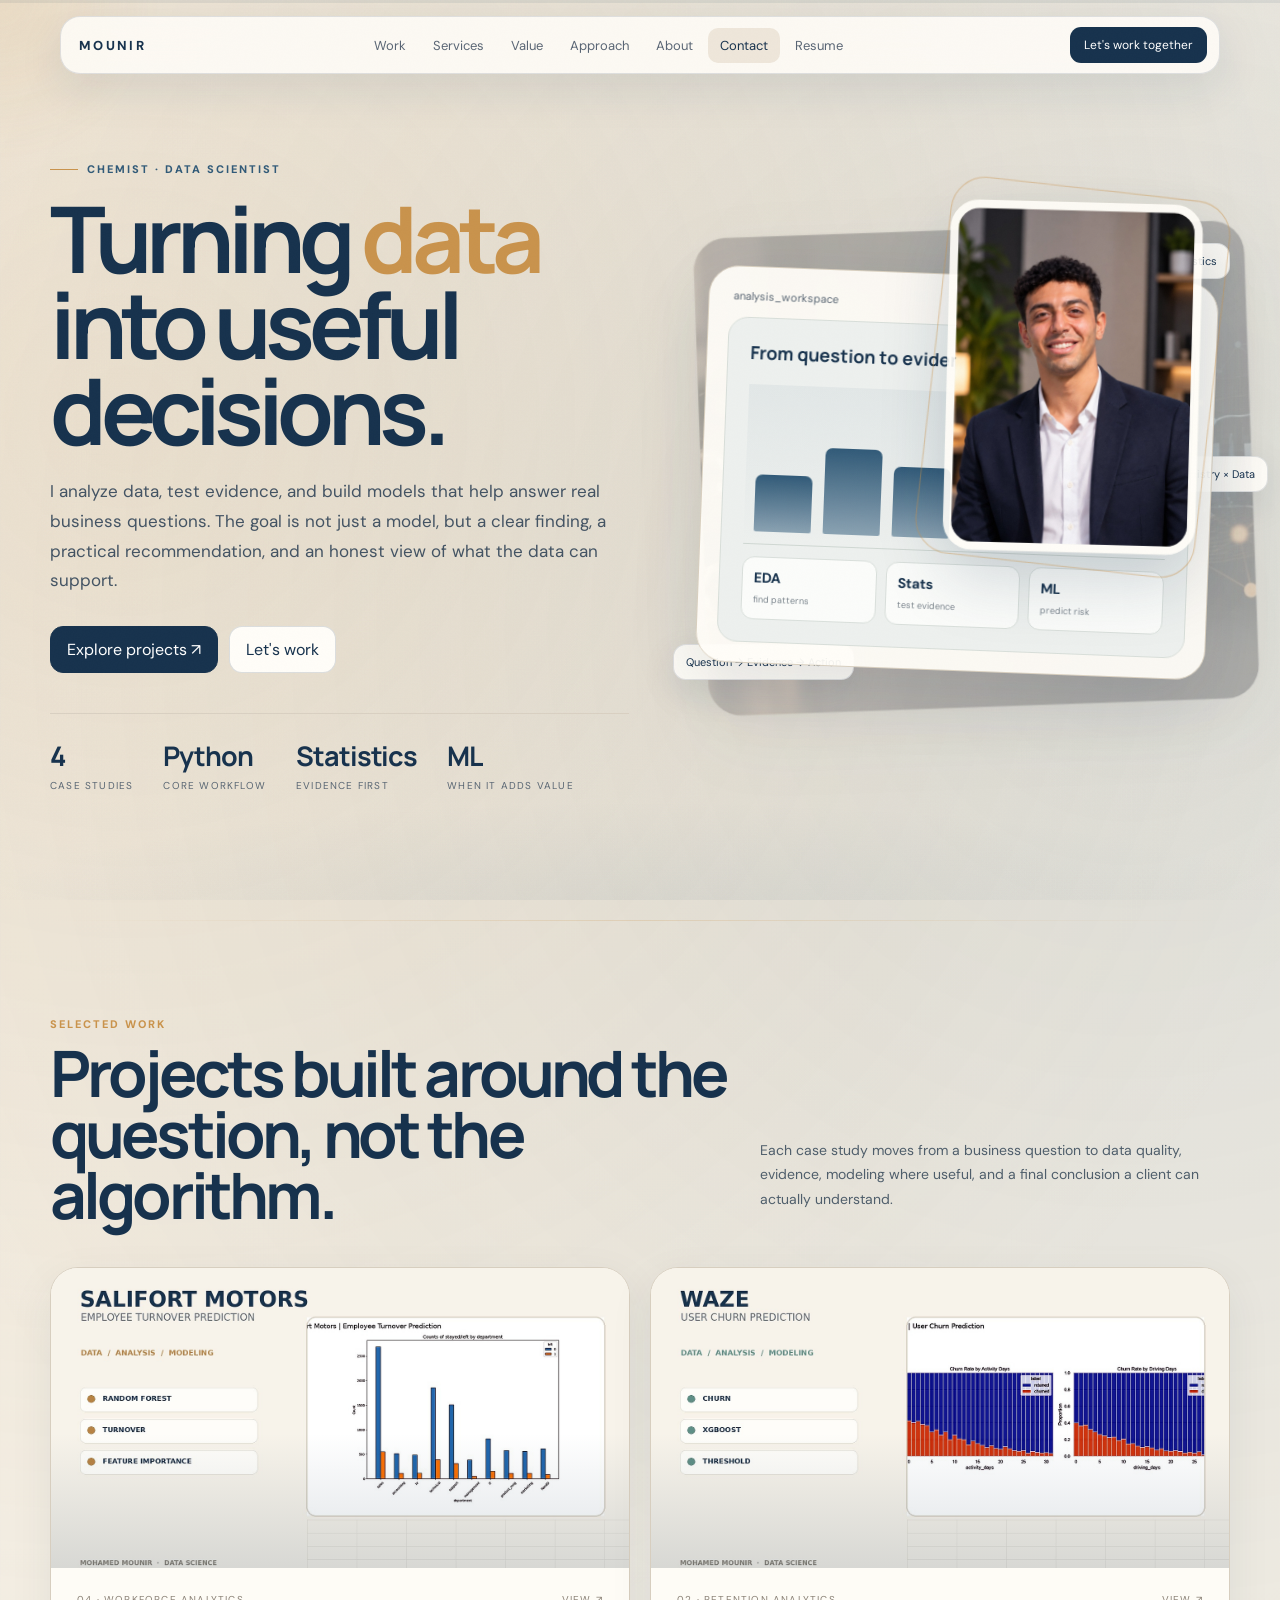
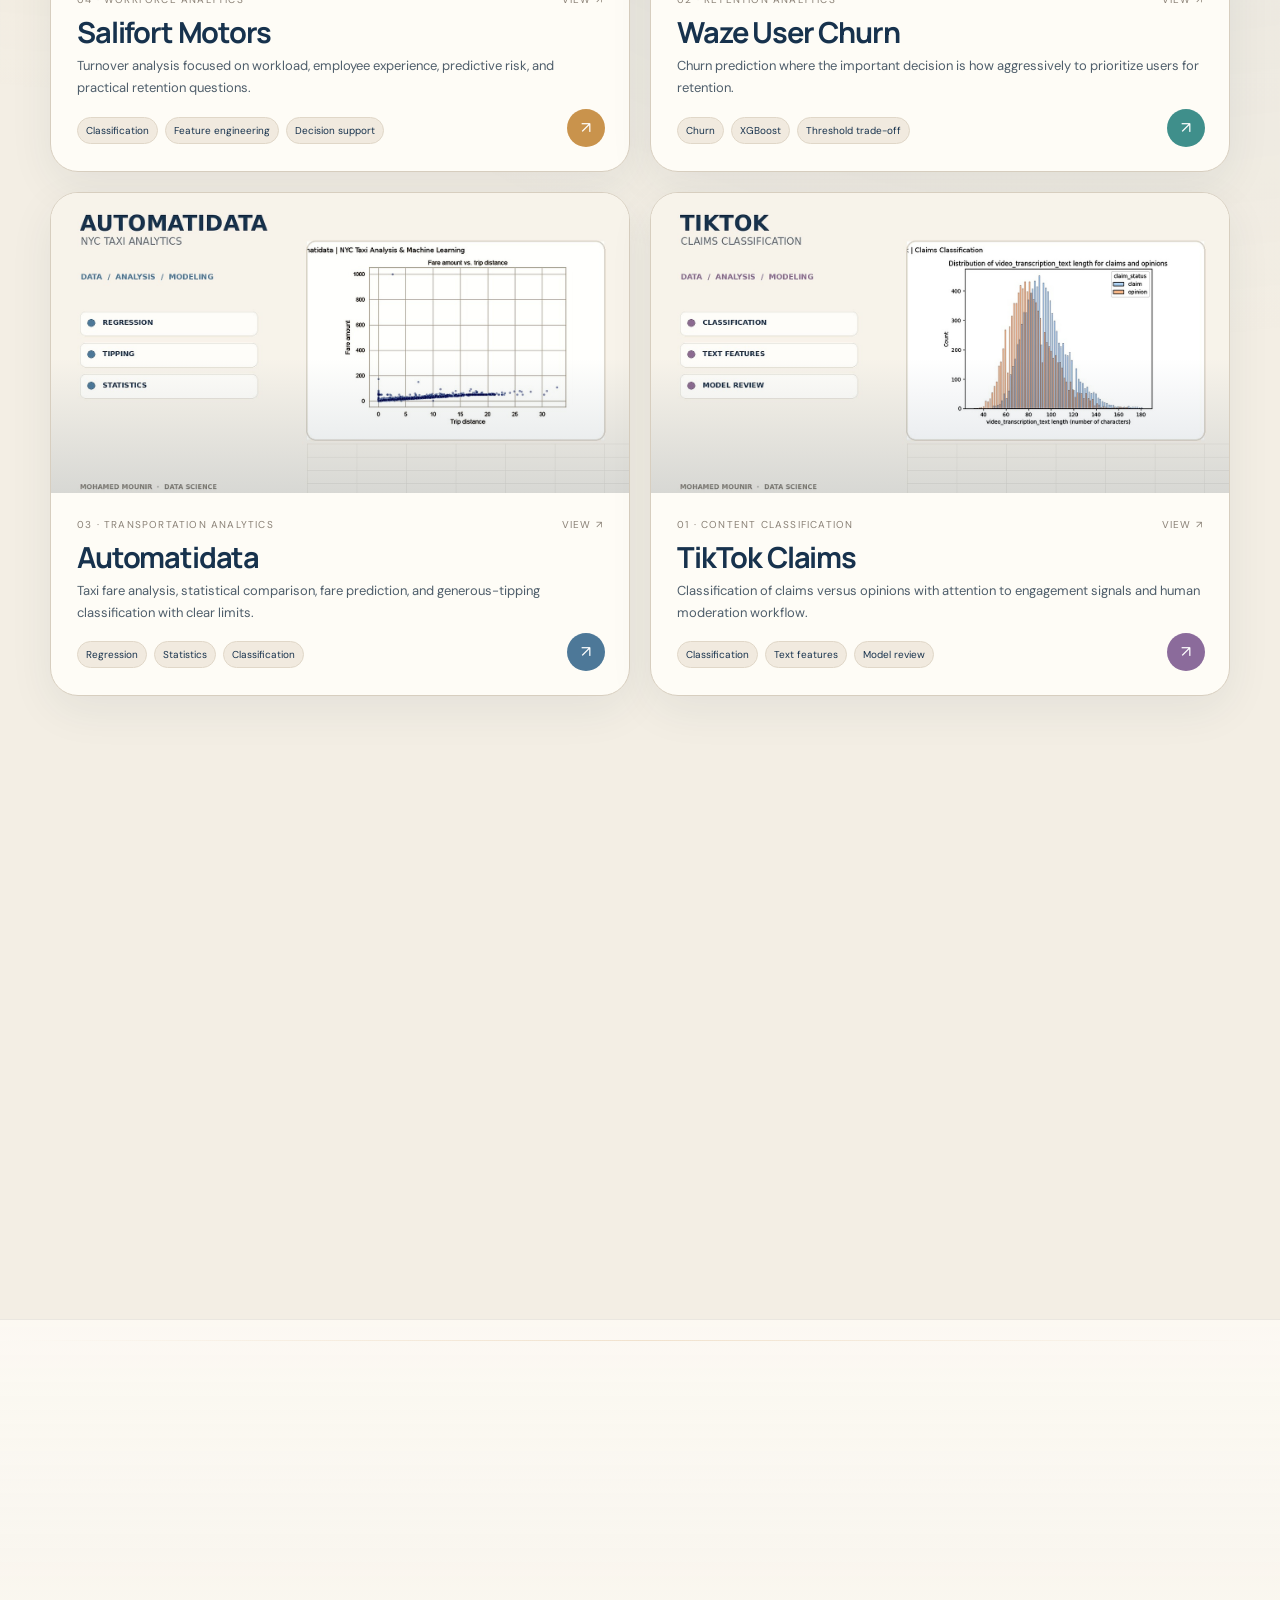
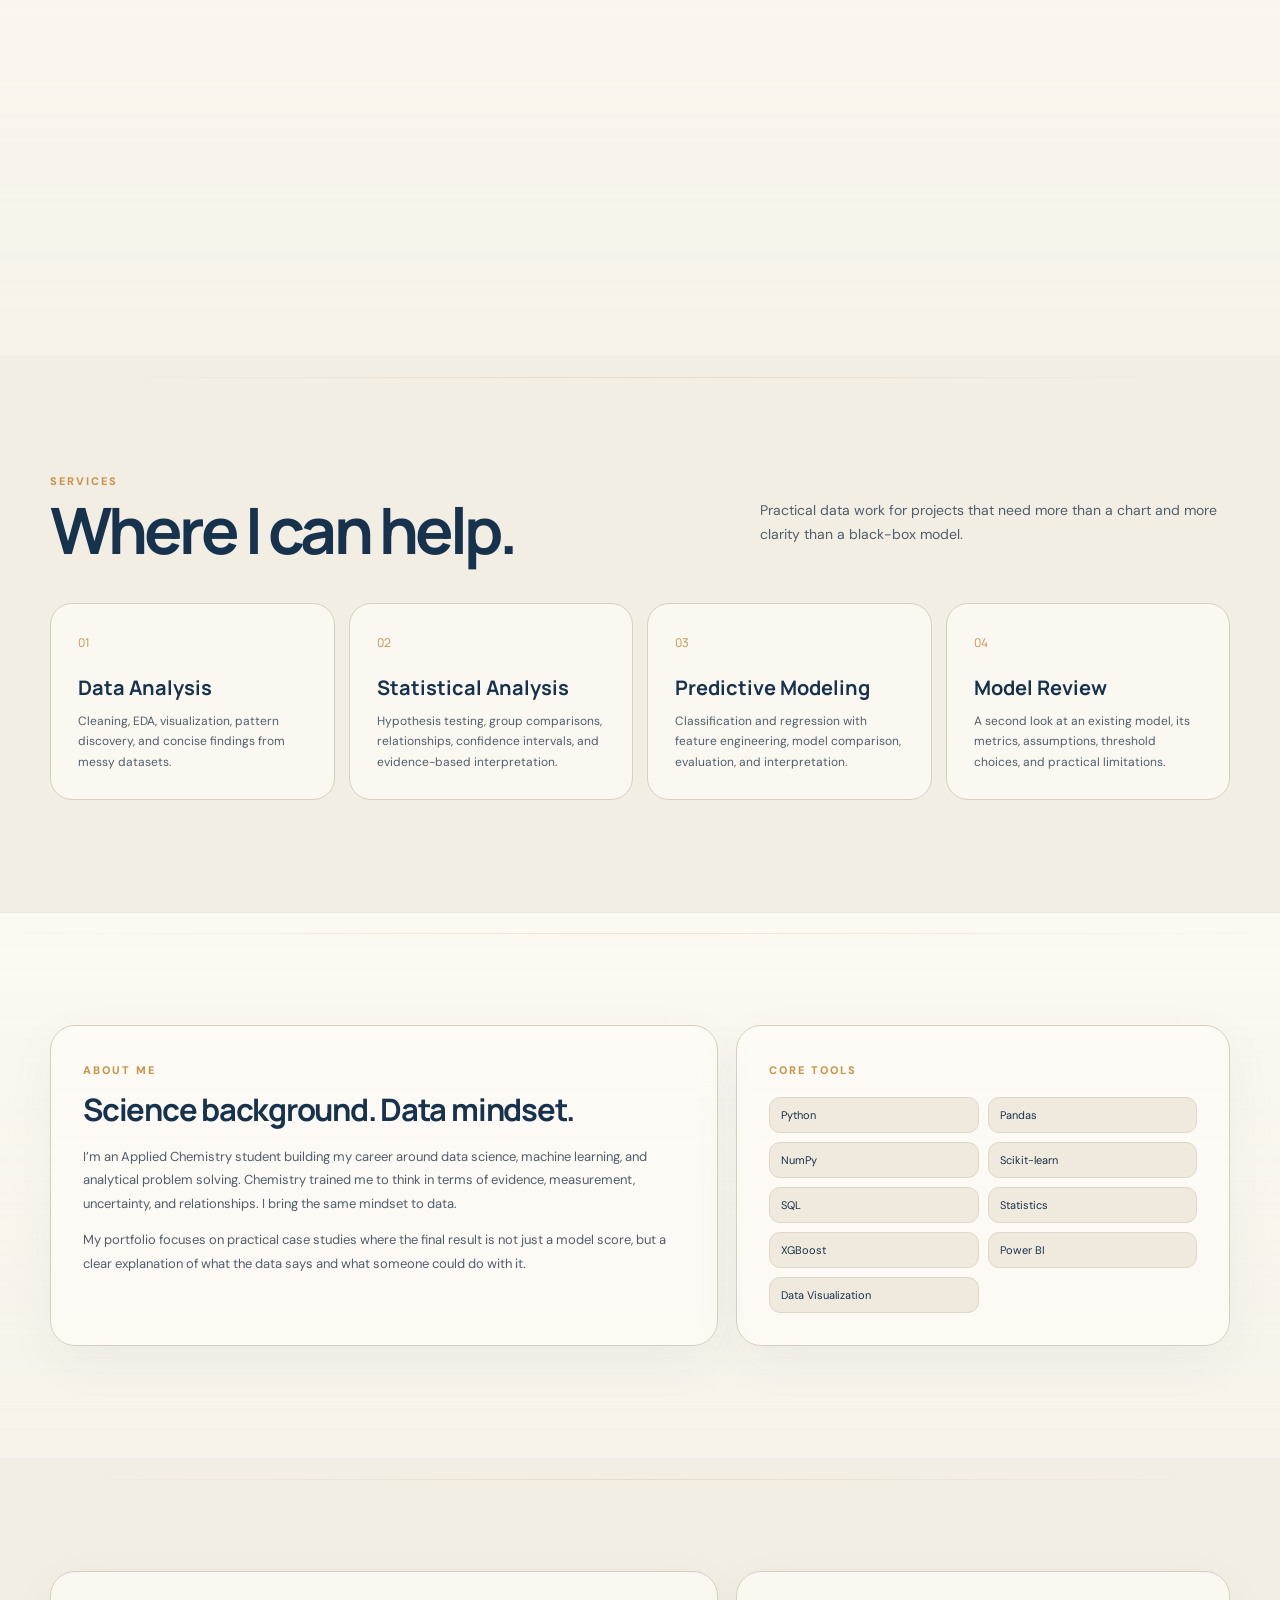
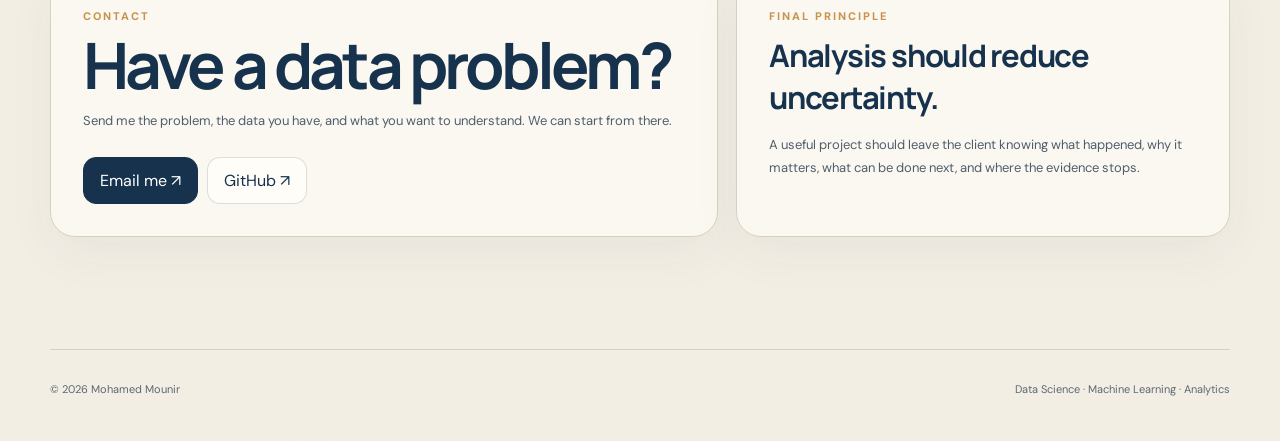
==== commit 276ce1d0: "Add files via upload" ====
--- a/index.html
+++ b/index.html
@@ -1,7 +1,21 @@
-<!doctype html><html lang="en"><head><meta charset="utf-8"><meta name="viewport" content="width=device-width,initial-scale=1"><meta name="description" content="Mohamed Mounir portfolio in data science, machine learning, analytics, and applied chemistry."><title>Mohamed Mounir | Data Scientist</title><link rel="preconnect" href="https://fonts.googleapis.com"><link rel="preconnect" href="https://fonts.gstatic.com" crossorigin><link href="https://fonts.googleapis.com/css2?family=DM+Sans:wght@400;500;600;700&family=Manrope:wght@500;600;700;800&display=swap" rel="stylesheet"><link rel="stylesheet" href="assets/css/home.css"></head><body><div class="site-shell"><div class="grain"></div><div class="cursor-glow"></div><div class="scroll-line"><span></span></div><nav class="nav"><a class="brand" href="#top">MOUNIR</a><div class="nav-links"><a href="#work">Work</a><a href="#services">Services</a><a href="#about">About</a><a href="#contact">Contact</a><a href="assets/docs/Mohamed_Mounir_CV.pdf">Resume</a></div><a class="nav-cta" href="#contact">Let’s work together</a><button class="menu-btn" aria-label="Open menu">☰</button></nav><main id="top"><section class="hero"><div class="hero-inner"><div class="reveal"><span class="eyebrow">Chemist · Data Scientist</span><h1>Turning <span class="accent">data</span> into useful decisions.</h1><p class="hero-copy">I work across data analysis, statistics, and machine learning to turn real-world data into clear findings, useful models, and practical next steps.</p><div class="hero-actions"><a class="btn primary" href="#work">Explore the work ↗</a><a class="btn" href="#contact">Start a project</a></div><div class="hero-metrics"><div class="metric"><strong data-count="4">0</strong><span>featured case studies</span></div><div class="metric"><strong>Python</strong><span>core workflow</span></div><div class="metric"><strong>Applied</strong><span>chemistry background</span></div></div></div><div class="hero-visual reveal" data-hero-visual>
-<div class="hero-photo-wrap"><img class="hero-photo" src="assets/img/home/profile.png" alt="Mohamed Mounir professional portrait"><div class="photo-ring"></div></div>
-<div class="hero-context"><span class="context-label">Chemistry × Data</span><span>Applied analysis · machine learning · statistics</span></div>
-<div class="analysis-card"><div class="window-top"><span>analysis_workspace</span><span class="dots"><i></i><i></i><i></i></span></div><div class="screen"><div class="screen-head"><strong>Model performance</strong><span>validation → test</span></div><div class="chart"><i class="bar" style="--h:45%"></i><i class="bar" style="--h:64%"></i><i class="bar" style="--h:56%"></i><i class="bar" style="--h:82%"></i><i class="bar" style="--h:72%"></i><i class="bar" style="--h:91%"></i></div><div class="screen-foot"><div class="mini"><b>EDA</b><span>patterns</span></div><div class="mini"><b>ML</b><span>prediction</span></div><div class="mini"><b>Stats</b><span>evidence</span></div></div></div></div>
-<div class="hero-data-backdrop"><img src="assets/img/home/chemistry-data-hero.png" alt="" aria-hidden="true"></div>
-<div class="float-chip chip-a">Python · SQL · Statistics</div><div class="float-chip chip-b">Clean → Explore → Model</div><div class="float-chip chip-c">Chemistry × Data</div>
-</div></div></section><section class="section" id="work"><div class="section-head reveal"><div><span class="section-kicker">Selected work</span><h2>Featured Projects</h2></div><p class="section-intro">Four case studies showing the way I approach messy data, statistical questions, predictive modeling, and model interpretation.</p></div><div class="project-grid stagger"><a class="project-card" style="--accent:#b88445" href="projects/salifort.html"><div class="project-art"><img src="assets/img/projects/salifort.jpg" alt="Salifort Motors project visual"></div><div class="project-copy"><div class="project-meta"><span>04 · Case study</span><span>View ↗</span></div><h3>Salifort Motors</h3><p>Employee turnover prediction using feature engineering, model comparison, and Random Forest classification.</p><div class="project-tags"><span class="tag">Python</span><span class="tag">Machine Learning</span><span class="tag">Analysis</span></div></div><span class="project-arrow">↗</span></a><a class="project-card" style="--accent:#4d7898" href="projects/automatidata.html"><div class="project-art"><img src="assets/img/projects/automatidata.jpg" alt="Automatidata project visual"></div><div class="project-copy"><div class="project-meta"><span>03 · Case study</span><span>View ↗</span></div><h3>Automatidata</h3><p>NYC taxi analytics covering payment-method differences, fare estimation, and generous-tipping classification.</p><div class="project-tags"><span class="tag">Python</span><span class="tag">Machine Learning</span><span class="tag">Analysis</span></div></div><span class="project-arrow">↗</span></a><a class="project-card" style="--accent:#5f8f87" href="projects/waze.html"><div class="project-art"><img src="assets/img/projects/waze.jpg" alt="Waze User Churn project visual"></div><div class="project-copy"><div class="project-meta"><span>02 · Case study</span><span>View ↗</span></div><h3>Waze User Churn</h3><p>Churn prediction focused on identifying users at higher risk of leaving, with validation-only threshold tuning.</p><div class="project-tags"><span class="tag">Python</span><span class="tag">Machine Learning</span><span class="tag">Analysis</span></div></div><span class="project-arrow">↗</span></a><a class="project-card" style="--accent:#8b6b8f" href="projects/tiktok.html"><div class="project-art"><img src="assets/img/projects/tiktok.jpg" alt="TikTok Claims project visual"></div><div class="project-copy"><div class="project-meta"><span>01 · Case study</span><span>View ↗</span></div><h3>TikTok Claims</h3><p>Claims classification using text features, engagement signals, model comparison, and final Random Forest evaluation.</p><div class="project-tags"><span class="tag">Python</span><span class="tag">Machine Learning</span><span class="tag">Analysis</span></div></div><span class="project-arrow">↗</span></a></div></section><section class="section alt" id="services"><div class="section-head reveal"><div><span class="section-kicker">Services</span><h2>Where I can help</h2></div><p class="section-intro">Practical data work backed by the projects above, from exploration and statistics to predictive modeling.</p></div><div class="services-grid stagger"><article class="service"><span class="service-num">01</span><h3>Data Analysis</h3><p>Clean, explore, visualize, and explain datasets using Python and statistical methods.</p></article><article class="service"><span class="service-num">02</span><h3>Machine Learning</h3><p>Build and evaluate classification or regression models based on the actual problem and data.</p></article><article class="service"><span class="service-num">03</span><h3>Statistical Analysis</h3><p>Hypothesis testing, comparisons, relationships, and evidence-based interpretation.</p></article><article class="service"><span class="service-num">04</span><h3>Predictive Modeling</h3><p>Feature engineering, model comparison, evaluation, and interpretation of useful predictions.</p></article></div></section><section class="section" id="about"><div class="about-grid"><div class="glass reveal"><span class="section-kicker">About me</span><h3>Science background. Data mindset.</h3><p>I’m an Applied Chemistry student building my career around data science, machine learning, and analytical problem solving. I like working from the question first, then choosing the analysis or model that makes sense for the data.</p><p>My projects cover classification, regression, statistical analysis, feature engineering, and model evaluation.</p></div><div class="glass reveal"><span class="section-kicker">Core tools</span><div class="skill-grid"><span class="skill">Python</span><span class="skill">Pandas</span><span class="skill">NumPy</span><span class="skill">Scikit-learn</span><span class="skill">SQL</span><span class="skill">Statistics</span><span class="skill">Power BI</span><span class="skill">Data Visualization</span></div></div></div></section><section class="section alt" id="value"><div class="section-head reveal"><div><span class="section-kicker">Client value</span><h2>What the analysis is for.</h2></div><p class="section-intro">The goal is not to stop at a notebook or a model score. It is to turn the analysis into a clear finding, a useful decision, and a sensible next step.</p></div><div class="services-grid stagger"><article class="service"><span class="service-num">01</span><h3>Find the problem</h3><p>Clean the data, test the assumptions, and identify the patterns that matter.</p></article><article class="service"><span class="service-num">02</span><h3>Explain the evidence</h3><p>Use statistics, visuals, and model evaluation to separate useful signals from noise.</p></article><article class="service"><span class="service-num">03</span><h3>Recommend an action</h3><p>Translate the result into practical questions, priorities, or next steps.</p></article><article class="service"><span class="service-num">04</span><h3>Show the limits</h3><p>Be clear about uncertainty, data quality, and what the model should not be used for.</p></article></div></section><section class="section" id="contact"><div class="contact-grid"><div class="glass reveal"><span class="section-kicker">Contact</span><h2 class="contact-title">Have a data problem?</h2><p>I’m interested in freelance projects involving analytics, predictive modeling, and practical machine learning.</p><div class="contact-links"><a class="btn primary" href="mailto:mhmdmnyr204@gmail.com">Email me ↗</a><a class="btn" href="https://github.com/MOUni1r/MOUni1r.github.io">GitHub ↗</a></div></div><div class="glass reveal"><span class="section-kicker">Approach</span><h3>Question first.</h3><p>Understand the problem, inspect the data, choose the right method, then explain what the result actually means.</p></div></div></section></main><footer class="footer"><span>© 2026 Mohamed Mounir</span><span>Data Science · Machine Learning · Analytics</span></footer></div><script src="assets/js/site.js"></script></body></html>+<!doctype html><html lang="en"><head><meta charset="utf-8"><meta name="viewport" content="width=device-width,initial-scale=1"><meta name="description" content="Mohamed Mounir | Data Scientist, Machine Learning and Data Analysis portfolio."><title>Mohamed Mounir | Data Scientist</title><link rel="preconnect" href="https://fonts.googleapis.com"><link rel="preconnect" href="https://fonts.gstatic.com" crossorigin><link href="https://fonts.googleapis.com/css2?family=DM+Sans:wght@400;500;600;700&family=Manrope:wght@500;600;700;800&display=swap" rel="stylesheet"><link rel="stylesheet" href="assets/css/home.css"></head><body><div class="site-shell"><div class="grain"></div><div class="cursor-glow"></div><div class="scroll-line"><span></span></div><nav class="nav"><a class="brand" href="#top">MOUNIR</a><div class="nav-links"><a href="#work">Work</a><a href="#services">Services</a><a href="#client-value">Value</a><a href="#approach">Approach</a><a href="#about">About</a><a href="#contact">Contact</a><a href="assets/docs/Mohamed_Mounir_CV.pdf">Resume</a></div><a class="nav-cta" href="#contact">Let's work together</a><button class="menu-btn" aria-label="Open menu">☰</button></nav><main id="top">
+<section class="hero"><div class="hero-inner"><div class="reveal"><span class="eyebrow">Chemist · Data Scientist</span><h1>Turning <span class="accent">data</span> into useful decisions.</h1><p class="hero-copy">I analyze data, test evidence, and build models that help answer real business questions. The goal is not just a model, but a clear finding, a practical recommendation, and an honest view of what the data can support.</p><div class="hero-actions"><a class="btn primary" href="#work">Explore projects ↗</a><a class="btn" href="#contact">Let's work</a></div><div class="hero-metrics"><div class="metric"><strong data-count="4">0</strong><span>case studies</span></div><div class="metric"><strong>Python</strong><span>core workflow</span></div><div class="metric"><strong>Statistics</strong><span>evidence first</span></div><div class="metric"><strong>ML</strong><span>when it adds value</span></div></div></div><div class="hero-visual reveal" data-hero-visual><div class="hero-data-backdrop"><img src="assets/img/home/chemistry-data-hero.png" alt="Chemistry and data visual" aria-hidden="true"></div><div class="hero-photo-wrap"><img class="hero-photo" src="assets/img/home/profile.png" alt="Mohamed Mounir professional portrait"><div class="photo-ring"></div></div><div class="analysis-card"><div class="window-top"><span>analysis_workspace</span><span class="dots"><i></i><i></i><i></i></span></div><div class="screen"><div class="screen-head"><strong>From question to evidence</strong><span>analysis → decision</span></div><div class="chart"><i class="bar" style="--h:42%"></i><i class="bar" style="--h:64%"></i><i class="bar" style="--h:52%"></i><i class="bar" style="--h:78%"></i><i class="bar" style="--h:70%"></i><i class="bar" style="--h:91%"></i></div><div class="screen-foot"><div class="mini"><b>EDA</b><span>find patterns</span></div><div class="mini"><b>Stats</b><span>test evidence</span></div><div class="mini"><b>ML</b><span>predict risk</span></div></div></div></div><div class="float-chip chip-a">Python · SQL · Statistics</div><div class="float-chip chip-b">Question → Evidence → Action</div><div class="float-chip chip-c">Chemistry × Data</div></div></div></section>
+<section class="section" id="work"><div class="section-head reveal"><div><span class="section-kicker">Selected work</span><h2>Projects built around the question, not the algorithm.</h2></div><p class="section-intro">Each case study moves from a business question to data quality, evidence, modeling where useful, and a final conclusion a client can actually understand.</p></div><div class="project-grid stagger"><a class="project-card" style="--accent:#c9934c" href="projects/salifort.html"><div class="project-art"><img src="assets/img/projects/salifort.jpg" alt="Workforce analytics visual for Salifort Motors"></div><div class="project-copy"><div class="project-meta"><span>04 · Workforce analytics</span><span>View ↗</span></div><h3>Salifort Motors</h3><p>Turnover analysis focused on workload, employee experience, predictive risk, and practical retention questions.</p><div class="project-tags"><span class="tag">Classification</span><span class="tag">Feature engineering</span><span class="tag">Decision support</span></div></div><span class="project-arrow">↗</span></a><a class="project-card" style="--accent:#3f8f8b" href="projects/waze.html"><div class="project-art"><img src="assets/img/projects/waze.jpg" alt="Navigation and route analytics visual for Waze"></div><div class="project-copy"><div class="project-meta"><span>02 · Retention analytics</span><span>View ↗</span></div><h3>Waze User Churn</h3><p>Churn prediction where the important decision is how aggressively to prioritize users for retention.</p><div class="project-tags"><span class="tag">Churn</span><span class="tag">XGBoost</span><span class="tag">Threshold trade-off</span></div></div><span class="project-arrow">↗</span></a><a class="project-card" style="--accent:#4d7898" href="projects/automatidata.html"><div class="project-art"><img src="assets/img/projects/automatidata.jpg" alt="NYC taxi and transportation analytics visual for Automatidata"></div><div class="project-copy"><div class="project-meta"><span>03 · Transportation analytics</span><span>View ↗</span></div><h3>Automatidata</h3><p>Taxi fare analysis, statistical comparison, fare prediction, and generous-tipping classification with clear limits.</p><div class="project-tags"><span class="tag">Regression</span><span class="tag">Statistics</span><span class="tag">Classification</span></div></div><span class="project-arrow">↗</span></a><a class="project-card" style="--accent:#8b6b9b" href="projects/tiktok.html"><div class="project-art"><img src="assets/img/projects/tiktok.jpg" alt="Social media classification visual for TikTok"></div><div class="project-copy"><div class="project-meta"><span>01 · Content classification</span><span>View ↗</span></div><h3>TikTok Claims</h3><p>Classification of claims versus opinions with attention to engagement signals and human moderation workflow.</p><div class="project-tags"><span class="tag">Classification</span><span class="tag">Text features</span><span class="tag">Model review</span></div></div><span class="project-arrow">↗</span></a></div></section>
+<section class="decision-band" id="client-value">
+  <div class="decision-inner">
+    <div class="decision-heading reveal">
+      <span class="section-kicker">What the work is really for</span>
+      <h2>From a dataset to a decision someone can act on.</h2>
+      <p>I use technical methods to answer practical questions: what is happening, what evidence supports it, what should be investigated next, and where the data stops being reliable.</p>
+    </div>
+    <div class="decision-grid stagger">
+      <article><span>01</span><h3>Find the signal</h3><p>Separate useful patterns from noise, missing data, and assumptions before jumping to a model.</p></article>
+      <article><span>02</span><h3>Explain what it means</h3><p>Translate results into plain business language so the finding is useful outside the notebook.</p></article>
+      <article><span>03</span><h3>Recommend the next move</h3><p>Turn the evidence into a reasonable action, with limitations made visible instead of hidden.</p></article>
+    </div>
+  </div>
+</section>
+<section class="section alt" id="approach"><div class="section-head reveal"><div><span class="section-kicker">My approach</span><h2>Good analysis should end somewhere useful.</h2></div><p class="section-intro">I do not start with a model because a model exists. I start with the question, then use the simplest evidence that can answer it well.</p></div><div class="services-grid stagger"><article class="service"><span class="service-num">01</span><h3>Frame the question</h3><p>Define what the data needs to explain, predict, compare, or prioritize before choosing a method.</p></article><article class="service"><span class="service-num">02</span><h3>Test the evidence</h3><p>Clean the data, explore patterns, use statistical tests where appropriate, and separate signal from assumption.</p></article><article class="service"><span class="service-num">03</span><h3>Model when useful</h3><p>Compare sensible models, evaluate them on held-out data, and make trade-offs visible instead of hiding them.</p></article><article class="service"><span class="service-num">04</span><h3>Turn it into a decision</h3><p>Summarize what was found, what it means, what action is reasonable, and what the analysis cannot prove.</p></article></div></section>
+<section class="section" id="services"><div class="section-head reveal"><div><span class="section-kicker">Services</span><h2>Where I can help.</h2></div><p class="section-intro">Practical data work for projects that need more than a chart and more clarity than a black-box model.</p></div><div class="services-grid stagger"><article class="service"><span class="service-num">01</span><h3>Data Analysis</h3><p>Cleaning, EDA, visualization, pattern discovery, and concise findings from messy datasets.</p></article><article class="service"><span class="service-num">02</span><h3>Statistical Analysis</h3><p>Hypothesis testing, group comparisons, relationships, confidence intervals, and evidence-based interpretation.</p></article><article class="service"><span class="service-num">03</span><h3>Predictive Modeling</h3><p>Classification and regression with feature engineering, model comparison, evaluation, and interpretation.</p></article><article class="service"><span class="service-num">04</span><h3>Model Review</h3><p>A second look at an existing model, its metrics, assumptions, threshold choices, and practical limitations.</p></article></div></section>
+<section class="section alt" id="about"><div class="about-grid"><div class="glass reveal"><span class="section-kicker">About me</span><h3>Science background. Data mindset.</h3><p>I’m an Applied Chemistry student building my career around data science, machine learning, and analytical problem solving. Chemistry trained me to think in terms of evidence, measurement, uncertainty, and relationships. I bring the same mindset to data.</p><p>My portfolio focuses on practical case studies where the final result is not just a model score, but a clear explanation of what the data says and what someone could do with it.</p></div><div class="glass reveal"><span class="section-kicker">Core tools</span><div class="skill-grid"><span class="skill">Python</span><span class="skill">Pandas</span><span class="skill">NumPy</span><span class="skill">Scikit-learn</span><span class="skill">SQL</span><span class="skill">Statistics</span><span class="skill">XGBoost</span><span class="skill">Power BI</span><span class="skill">Data Visualization</span></div></div></div></section>
+<section class="section" id="contact"><div class="contact-grid"><div class="glass reveal"><span class="section-kicker">Contact</span><h2 class="contact-title">Have a data problem?</h2><p>Send me the problem, the data you have, and what you want to understand. We can start from there.</p><div class="contact-links"><a class="btn primary" href="mailto:mhmdmnyr204@gmail.com">Email me ↗</a><a class="btn" href="https://github.com/MOUni1r/MOUni1r.github.io">GitHub ↗</a></div></div><div class="glass reveal"><span class="section-kicker">Final principle</span><h3>Analysis should reduce uncertainty.</h3><p>A useful project should leave the client knowing what happened, why it matters, what can be done next, and where the evidence stops.</p></div></div></section></main><footer class="footer"><span>© 2026 Mohamed Mounir</span><span>Data Science · Machine Learning · Analytics</span></footer></div><script src="assets/js/site.js"></script></body></html>
--- a/assets/css/home.css
+++ b/assets/css/home.css
@@ -5,8 +5,7 @@
 .nav{position:fixed;z-index:60;top:16px;left:50%;transform:translateX(-50%);width:min(calc(100% - 32px),1160px);display:flex;align-items:center;justify-content:space-between;padding:10px 12px 10px 18px;border:1px solid rgba(23,50,77,.13);border-radius:20px;background:rgba(255,253,248,.86);backdrop-filter:blur(18px);box-shadow:0 15px 45px rgba(23,50,77,.10)}.brand{font-weight:800;letter-spacing:.18em;font-size:13px;color:var(--navy)}.nav-links{display:flex;gap:3px}.nav-links a{padding:9px 12px;color:#596574;font-size:13px;border-radius:10px;transition:.25s}.nav-links a:hover,.nav-links a.active{color:var(--navy);background:#eee6da}.nav-cta{border:1px solid rgba(23,50,77,.16);padding:9px 13px;border-radius:11px;color:#fff;background:var(--navy);font-size:12px;transition:.25s}.nav-cta:hover{transform:translateY(-2px);background:#244968}.menu-btn{display:none;border:0;background:none;color:var(--navy);font-size:22px}
 .hero{min-height:100svh;position:relative;display:grid;place-items:center;padding:132px 24px 86px;overflow:hidden}.hero:after{content:"";position:absolute;left:-8%;right:-8%;bottom:-150px;height:260px;background:radial-gradient(ellipse at center,rgba(49,90,120,.08),transparent 65%);pointer-events:none}.hero-inner{width:min(var(--max),100%);display:grid;grid-template-columns:1.03fr .97fr;gap:55px;align-items:center;position:relative;z-index:3}.eyebrow{display:inline-flex;align-items:center;gap:9px;color:var(--blue);text-transform:uppercase;letter-spacing:.18em;font-size:11px;font-weight:800}.eyebrow:before{content:"";width:28px;height:1px;background:var(--gold)}.hero h1{font-family:Manrope,sans-serif;font-size:clamp(54px,7.2vw,92px);line-height:.93;letter-spacing:-.07em;margin:20px 0 24px;max-width:730px;color:var(--navy)}.hero h1 .accent{color:var(--gold)}.hero-copy{max-width:620px;color:#435363;font-size:17px;line-height:1.75}.hero-actions{display:flex;gap:11px;flex-wrap:wrap;margin-top:30px}.btn{display:inline-flex;align-items:center;justify-content:center;gap:9px;border:1px solid rgba(23,50,77,.15);border-radius:13px;padding:12px 16px;background:var(--paper);color:var(--navy);transition:transform .28s,border-color .28s,box-shadow .28s,background .28s}.btn:hover{transform:translateY(-3px);border-color:rgba(201,147,76,.55);box-shadow:0 14px 30px rgba(23,50,77,.10)}.btn.primary{background:var(--navy);color:#fff;border-color:var(--navy)}.hero-metrics{display:flex;gap:30px;flex-wrap:wrap;margin-top:40px;padding-top:23px;border-top:1px solid var(--line)}.metric strong{display:block;font-family:Manrope;font-size:27px;color:var(--navy);letter-spacing:-.04em}.metric span{display:block;color:#596673;font-size:10px;text-transform:uppercase;letter-spacing:.12em;margin-top:5px}
 .hero-visual{min-height:560px;position:relative;display:grid;place-items:center;perspective:1200px;transform-style:preserve-3d}.hero-data-backdrop{position:absolute;inset:25px -35px 35px 5px;border-radius:36px;overflow:hidden;opacity:.32;filter:saturate(.8) contrast(.96);transform:rotate(-2deg) translateZ(-50px);border:1px solid rgba(23,50,77,.10);box-shadow:0 25px 70px rgba(23,50,77,.10)}.hero-data-backdrop img{width:100%;height:100%;object-fit:cover;display:block}.hero-photo-wrap{position:absolute;right:7%;top:3%;width:245px;height:340px;border-radius:28px;overflow:visible;z-index:5;transform:translateZ(35px) rotate(1.5deg);transition:transform .5s cubic-bezier(.2,.8,.2,1)}.hero-photo{width:100%;height:100%;object-fit:cover;object-position:center top;border-radius:28px;border:8px solid rgba(255,253,248,.9);box-shadow:0 28px 65px rgba(23,50,77,.18)}.photo-ring{position:absolute;inset:-14px;border:1px solid rgba(201,147,76,.45);border-radius:34px;transform:rotate(5deg);pointer-events:none}.hero-context{position:absolute;left:3%;top:13%;z-index:6;display:flex;flex-direction:column;gap:5px;padding:12px 14px;border:1px solid rgba(23,50,77,.12);border-radius:14px;background:rgba(255,253,248,.9);backdrop-filter:blur(14px);box-shadow:0 14px 35px rgba(23,50,77,.09);font-size:10px;color:#6f7880}.hero-context .context-label{color:var(--navy);font-family:Manrope;font-size:13px;font-weight:800}.analysis-card{width:min(510px,92vw);position:relative;z-index:4;background:rgba(255,253,248,.94);border:1px solid #d8cfbf;border-radius:30px;box-shadow:var(--shadow);padding:20px;transform:rotate(2.2deg);transition:transform .35s ease}.analysis-card:hover{transform:rotate(0) translateY(-7px)}.window-top{display:flex;align-items:center;justify-content:space-between;padding:2px 4px 14px;color:#596673;font-size:11px}.dots{display:flex;gap:5px}.dots i{width:7px;height:7px;border-radius:50%;background:#d7cfc2}.screen{border-radius:20px;background:#edf0ee;border:1px solid #d8ded9;padding:22px;overflow:hidden}.screen-head{display:flex;justify-content:space-between;align-items:end;margin-bottom:20px}.screen-head strong{font-family:Manrope;color:var(--navy);font-size:18px}.screen-head span{font-size:10px;color:#7c858e}.chart{height:160px;display:flex;align-items:end;gap:12px;padding:12px 10px;border-bottom:1px solid #cfd7d2;background:linear-gradient(180deg,rgba(49,90,120,.06),transparent)}.bar{flex:1;border-radius:7px 7px 2px 2px;background:linear-gradient(180deg,var(--blue),#8aa2b2);height:var(--h);transform-origin:bottom;animation:barIn 1.2s cubic-bezier(.2,.8,.2,1) both}.bar:nth-child(2){animation-delay:.08s}.bar:nth-child(3){animation-delay:.16s}.bar:nth-child(4){animation-delay:.24s}.bar:nth-child(5){animation-delay:.32s}.bar:nth-child(6){animation-delay:.4s}@keyframes barIn{from{transform:scaleY(0)}to{transform:scaleY(1)}}.screen-foot{display:grid;grid-template-columns:repeat(3,1fr);gap:9px;margin-top:12px}.mini{padding:11px;border:1px solid #d9dfdb;border-radius:12px;background:#fbfcfa}.mini b{display:block;color:var(--navy);font-size:14px}.mini span{font-size:9px;color:#7b858d}.float-chip{position:absolute;padding:10px 12px;border:1px solid rgba(23,50,77,.13);border-radius:13px;background:rgba(255,253,248,.94);box-shadow:0 12px 35px rgba(23,50,77,.10);font-size:11px;color:var(--navy);animation:float 5s ease-in-out infinite}.chip-a{top:9%;right:0}.chip-b{bottom:13%;left:-2%;animation-delay:-2s}.chip-c{top:47%;right:-7%;animation-delay:-3.5s}@keyframes float{50%{transform:translateY(-11px) rotate(-2deg)}}.orbit{position:absolute;width:580px;height:580px;border:1px solid rgba(49,90,120,.12);border-radius:50%;animation:slowSpin 30s linear infinite}.orbit:before,.orbit:after{content:"";position:absolute;border:1px dashed rgba(201,147,76,.20);border-radius:50%}.orbit:before{inset:55px;transform:rotate(30deg)}.orbit:after{inset:130px;transform:rotate(-40deg)}.node{position:absolute;width:13px;height:13px;border-radius:50%;background:var(--gold);box-shadow:0 0 0 7px rgba(201,147,76,.10)}.node.n1{top:19%;left:18%}.node.n2{top:15%;right:23%;background:var(--blue)}.node.n3{bottom:17%;right:18%;background:var(--blue)}.node.n4{bottom:28%;left:11%}@keyframes slowSpin{to{transform:rotate(360deg)}}
-.section{width:min(var(--max),calc(100% - 40px));margin:0 auto;padding:112px 0}.section.alt{width:100%;padding-left:max(20px,calc((100% - var(--max))/2));padding-right:max(20px,calc((100% - var(--max))/2));background:rgba(255,253,248,.62);border-top:1px solid rgba(23,50,77,.06);border-bottom:1px solid rgba(23,50,77,.06)}.section-head{display:flex;align-items:end;justify-content:space-between;gap:30px;margin-bottom:42px}.section-kicker{color:var(--gold);font-size:11px;text-transform:uppercase;letter-spacing:.18em;font-weight:800}.section h2{font-family:Manrope;font-size:clamp(38px,5vw,64px);line-height:.95;letter-spacing:-.06em;margin:10px 0 0;color:var(--navy)}.section-intro{max-width:470px;color:#53616d;line-height:1.75;font-size:14px}.project-grid{display:grid;grid-template-columns:repeat(2,1fr);gap:20px}.project-card{--accent:var(--gold);position:relative;overflow:hidden;border:1px solid #d7cebf;border-radius:28px;background:var(--paper);box-shadow:0 14px 45px rgba(23,50,77,.07);transition:transform .45s cubic-bezier(.2,.8,.2,1),box-shadow .45s,border-color .3s}.project-card:hover{transform:translateY(-8px);box-shadow:0 28px 65px rgba(23,50,77,.13);border-color:var(--accent)}.project-art{height:300px;overflow:hidden;position:relative;background:#e9e0d2}.project-art img{width:100%;height:100%;object-fit:cover;object-position:center;display:block;transition:transform .8s cubic-bezier(.2,.8,.2,1)}.project-card:hover .project-art img{transform:scale(1.035)}
-.project-art img{image-rendering:auto;filter:contrast(1.025) saturate(1.035);backface-visibility:hidden;transform:translateZ(0)}.project-art:after{content:"";position:absolute;inset:0;background:linear-gradient(180deg,transparent 55%,rgba(23,50,77,.14));pointer-events:none}.project-copy{padding:25px 26px 27px}.project-meta{display:flex;justify-content:space-between;gap:12px;color:#8a8176;font-size:10px;text-transform:uppercase;letter-spacing:.12em}.project-copy h3{font-family:Manrope;font-size:29px;line-height:1;margin:12px 0 8px;color:var(--navy);letter-spacing:-.04em}.project-copy p{margin:0;color:#4f5e6b;font-size:13px;line-height:1.7;max-width:560px}.project-tags{display:flex;flex-wrap:wrap;gap:7px;margin-top:17px}.tag{font-size:10px;color:var(--navy);background:#f1eadf;border:1px solid #e0d7c8;padding:6px 8px;border-radius:999px}.project-arrow{position:absolute;right:24px;bottom:24px;width:38px;height:38px;display:grid;place-items:center;border-radius:50%;background:var(--accent);color:#fff;font-size:16px;transition:.3s}.project-card:hover .project-arrow{transform:rotate(-8deg) scale(1.08)}
+.section{width:min(var(--max),calc(100% - 40px));margin:0 auto;padding:112px 0}.section.alt{width:100%;padding-left:max(20px,calc((100% - var(--max))/2));padding-right:max(20px,calc((100% - var(--max))/2));background:rgba(255,253,248,.62);border-top:1px solid rgba(23,50,77,.06);border-bottom:1px solid rgba(23,50,77,.06)}.section-head{display:flex;align-items:end;justify-content:space-between;gap:30px;margin-bottom:42px}.section-kicker{color:var(--gold);font-size:11px;text-transform:uppercase;letter-spacing:.18em;font-weight:800}.section h2{font-family:Manrope;font-size:clamp(38px,5vw,64px);line-height:.95;letter-spacing:-.06em;margin:10px 0 0;color:var(--navy)}.section-intro{max-width:470px;color:#53616d;line-height:1.75;font-size:14px}.project-grid{display:grid;grid-template-columns:repeat(2,1fr);gap:20px}.project-card{--accent:var(--gold);position:relative;overflow:hidden;border:1px solid #d7cebf;border-radius:28px;background:var(--paper);box-shadow:0 14px 45px rgba(23,50,77,.07);transition:transform .45s cubic-bezier(.2,.8,.2,1),box-shadow .45s,border-color .3s}.project-card:hover{transform:translateY(-8px);box-shadow:0 28px 65px rgba(23,50,77,.13);border-color:var(--accent)}.project-art{height:300px;overflow:hidden;position:relative;background:#e9e0d2}.project-art img{width:100%;height:100%;object-fit:cover;object-position:center;display:block;transition:transform .8s cubic-bezier(.2,.8,.2,1)}.project-card:hover .project-art img{transform:scale(1.035)}.project-art:after{content:"";position:absolute;inset:0;background:linear-gradient(180deg,transparent 55%,rgba(23,50,77,.14));pointer-events:none}.project-copy{padding:25px 26px 27px}.project-meta{display:flex;justify-content:space-between;gap:12px;color:#8a8176;font-size:10px;text-transform:uppercase;letter-spacing:.12em}.project-copy h3{font-family:Manrope;font-size:29px;line-height:1;margin:12px 0 8px;color:var(--navy);letter-spacing:-.04em}.project-copy p{margin:0;color:#4f5e6b;font-size:13px;line-height:1.7;max-width:560px}.project-tags{display:flex;flex-wrap:wrap;gap:7px;margin-top:17px}.tag{font-size:10px;color:var(--navy);background:#f1eadf;border:1px solid #e0d7c8;padding:6px 8px;border-radius:999px}.project-arrow{position:absolute;right:24px;bottom:24px;width:38px;height:38px;display:grid;place-items:center;border-radius:50%;background:var(--accent);color:#fff;font-size:16px;transition:.3s}.project-card:hover .project-arrow{transform:rotate(-8deg) scale(1.08)}
 .services-grid{display:grid;grid-template-columns:repeat(4,1fr);gap:14px}.service{position:relative;padding:27px;border:1px solid #d8cfbf;border-radius:22px;background:rgba(255,253,248,.72);min-height:190px;transition:.35s}.service:hover{transform:translateY(-6px);background:var(--paper);box-shadow:0 20px 50px rgba(23,50,77,.08)}.service-num{font-family:Manrope;color:var(--gold);font-size:12px}.service h3{font-family:Manrope;color:var(--navy);font-size:20px;margin:22px 0 10px}.service p{color:#53616d;font-size:12px;line-height:1.7;margin:0}.about-grid,.contact-grid{display:grid;grid-template-columns:1.15fr .85fr;gap:18px}.glass{border:1px solid #d8cfbf;border-radius:25px;padding:32px;background:rgba(255,253,248,.72);box-shadow:0 16px 50px rgba(23,50,77,.05)}.glass h3{font-family:Manrope;color:var(--navy);font-size:31px;letter-spacing:-.04em;margin:9px 0 15px}.glass p{color:#53616d;font-size:13px;line-height:1.8}.skill-grid{display:grid;grid-template-columns:repeat(2,1fr);gap:9px;margin-top:18px}.skill{padding:10px 11px;border-radius:11px;background:#f0e9dd;border:1px solid #e0d7c8;color:var(--navy);font-size:11px}.contact-title{font-family:Manrope;color:var(--navy);font-size:clamp(40px,5vw,64px);line-height:.92;letter-spacing:-.07em;margin:0 0 18px}.contact-links{display:flex;gap:9px;flex-wrap:wrap;margin-top:25px}.footer{width:min(var(--max),calc(100% - 40px));margin:auto;padding:32px 0 45px;border-top:1px solid var(--line);display:flex;justify-content:space-between;color:#5c6873;font-size:11px}.reveal{opacity:0;transform:translateY(28px);transition:opacity .8s ease,transform .8s cubic-bezier(.2,.8,.2,1)}.reveal.visible{opacity:1;transform:none}.stagger>*{opacity:0;transform:translateY(22px);transition:.7s cubic-bezier(.2,.8,.2,1)}.stagger.visible>*{opacity:1;transform:none}.stagger.visible>*:nth-child(2){transition-delay:.08s}.stagger.visible>*:nth-child(3){transition-delay:.16s}.stagger.visible>*:nth-child(4){transition-delay:.24s}
 @media(max-width:900px){.nav{top:10px}.nav-links,.nav-cta{display:none}.menu-btn{display:block}.nav.open .nav-links{display:flex;position:absolute;top:62px;left:0;right:0;flex-direction:column;padding:10px;background:rgba(255,253,248,.98);border:1px solid var(--line);border-radius:16px}.hero-inner{grid-template-columns:1fr;gap:20px}.hero{padding-top:120px}.hero-visual{min-height:430px}.project-grid{grid-template-columns:1fr}.services-grid{grid-template-columns:repeat(2,1fr)}.about-grid,.contact-grid{grid-template-columns:1fr}.section-head{display:block}.section-intro{margin-top:18px}.orbit{width:480px;height:480px}.section.alt{padding-left:20px;padding-right:20px}}
 @media(max-width:560px){.hero{padding-left:18px;padding-right:18px}.section{width:min(calc(100% - 28px),var(--max))}.section.alt{padding-left:14px;padding-right:14px}.hero h1{font-size:clamp(48px,15vw,72px)}.analysis-card{padding:13px}.screen{padding:15px}.float-chip{display:none}.hero-visual{min-height:350px}.hero-photo-wrap{width:190px;height:265px;right:2%;top:2%}.hero-data-backdrop{inset:45px -30px 30px -10px}.orbit{width:360px;height:360px}.services-grid{grid-template-columns:1fr}.glass{padding:25px}.skill-grid{grid-template-columns:1fr}.footer{display:block;line-height:1.7}.footer span{display:block;margin-top:8px}.project-art{height:auto;aspect-ratio:1400/850}}
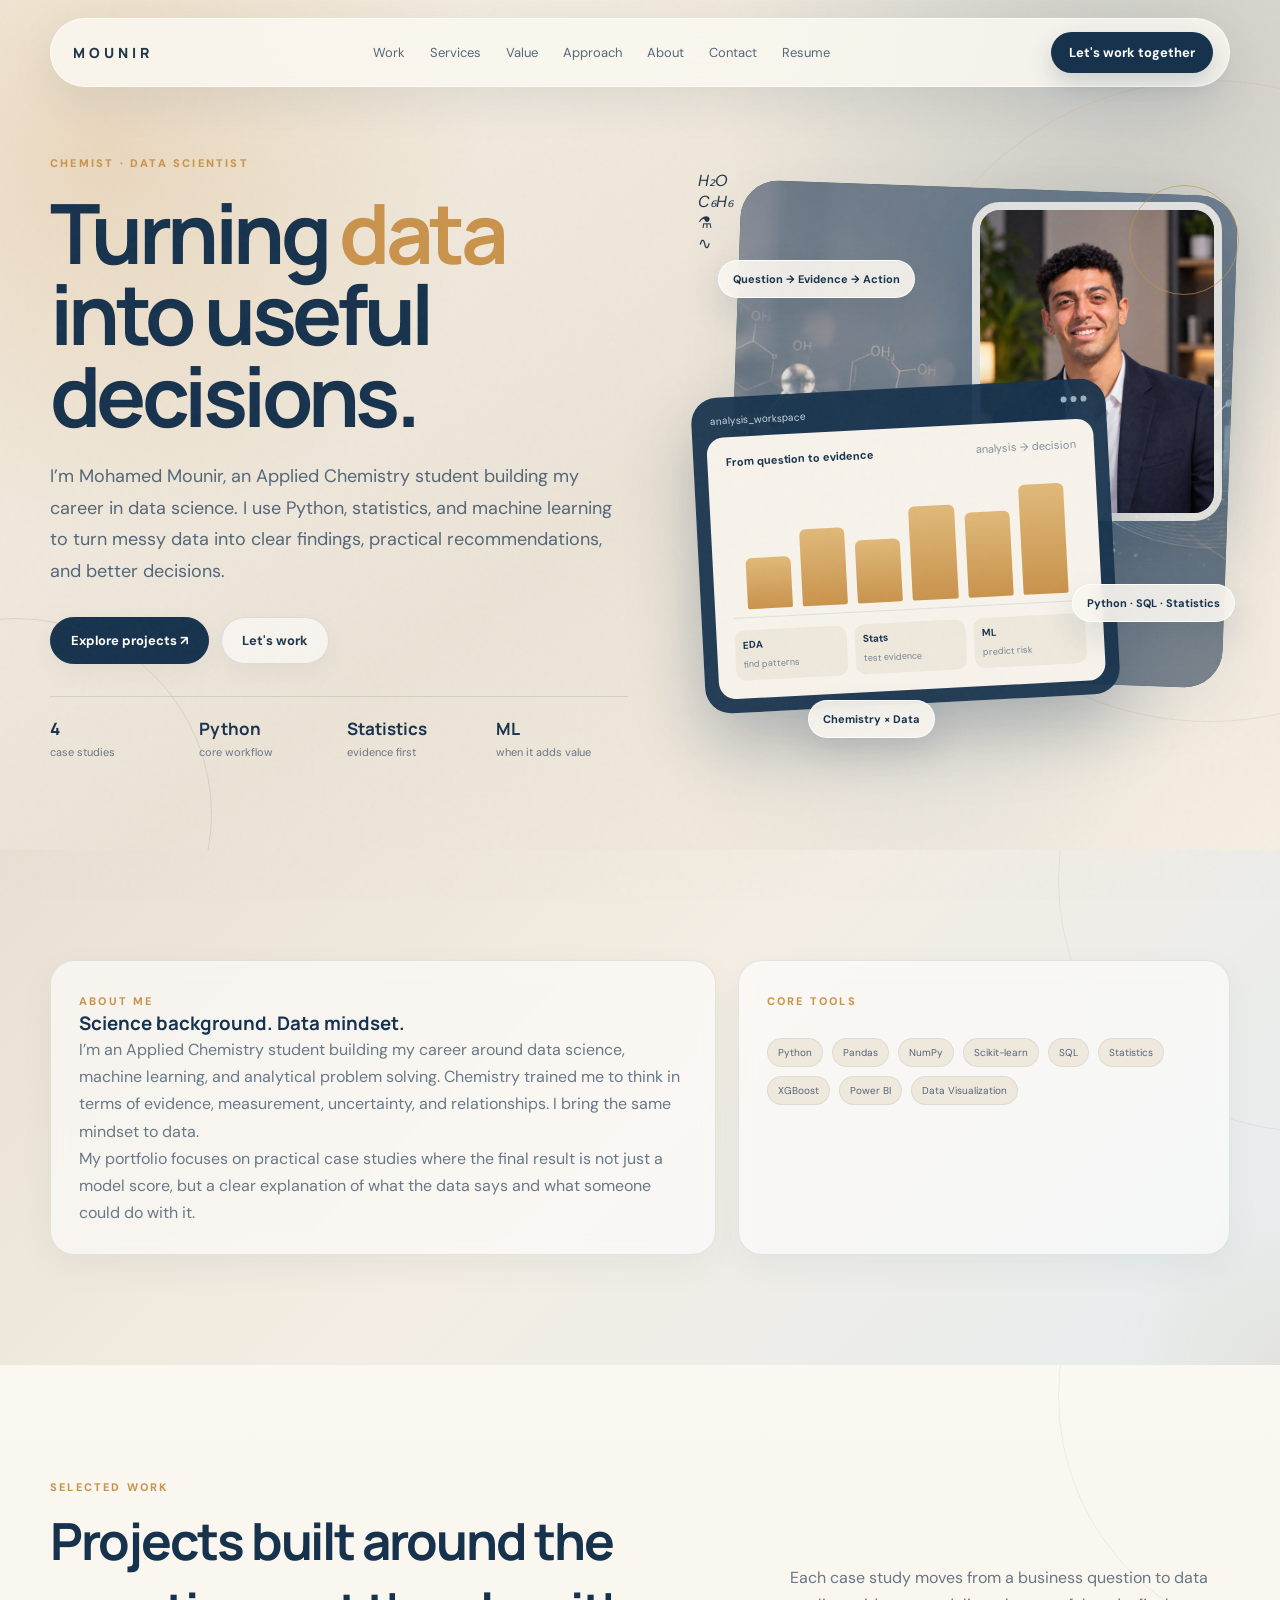
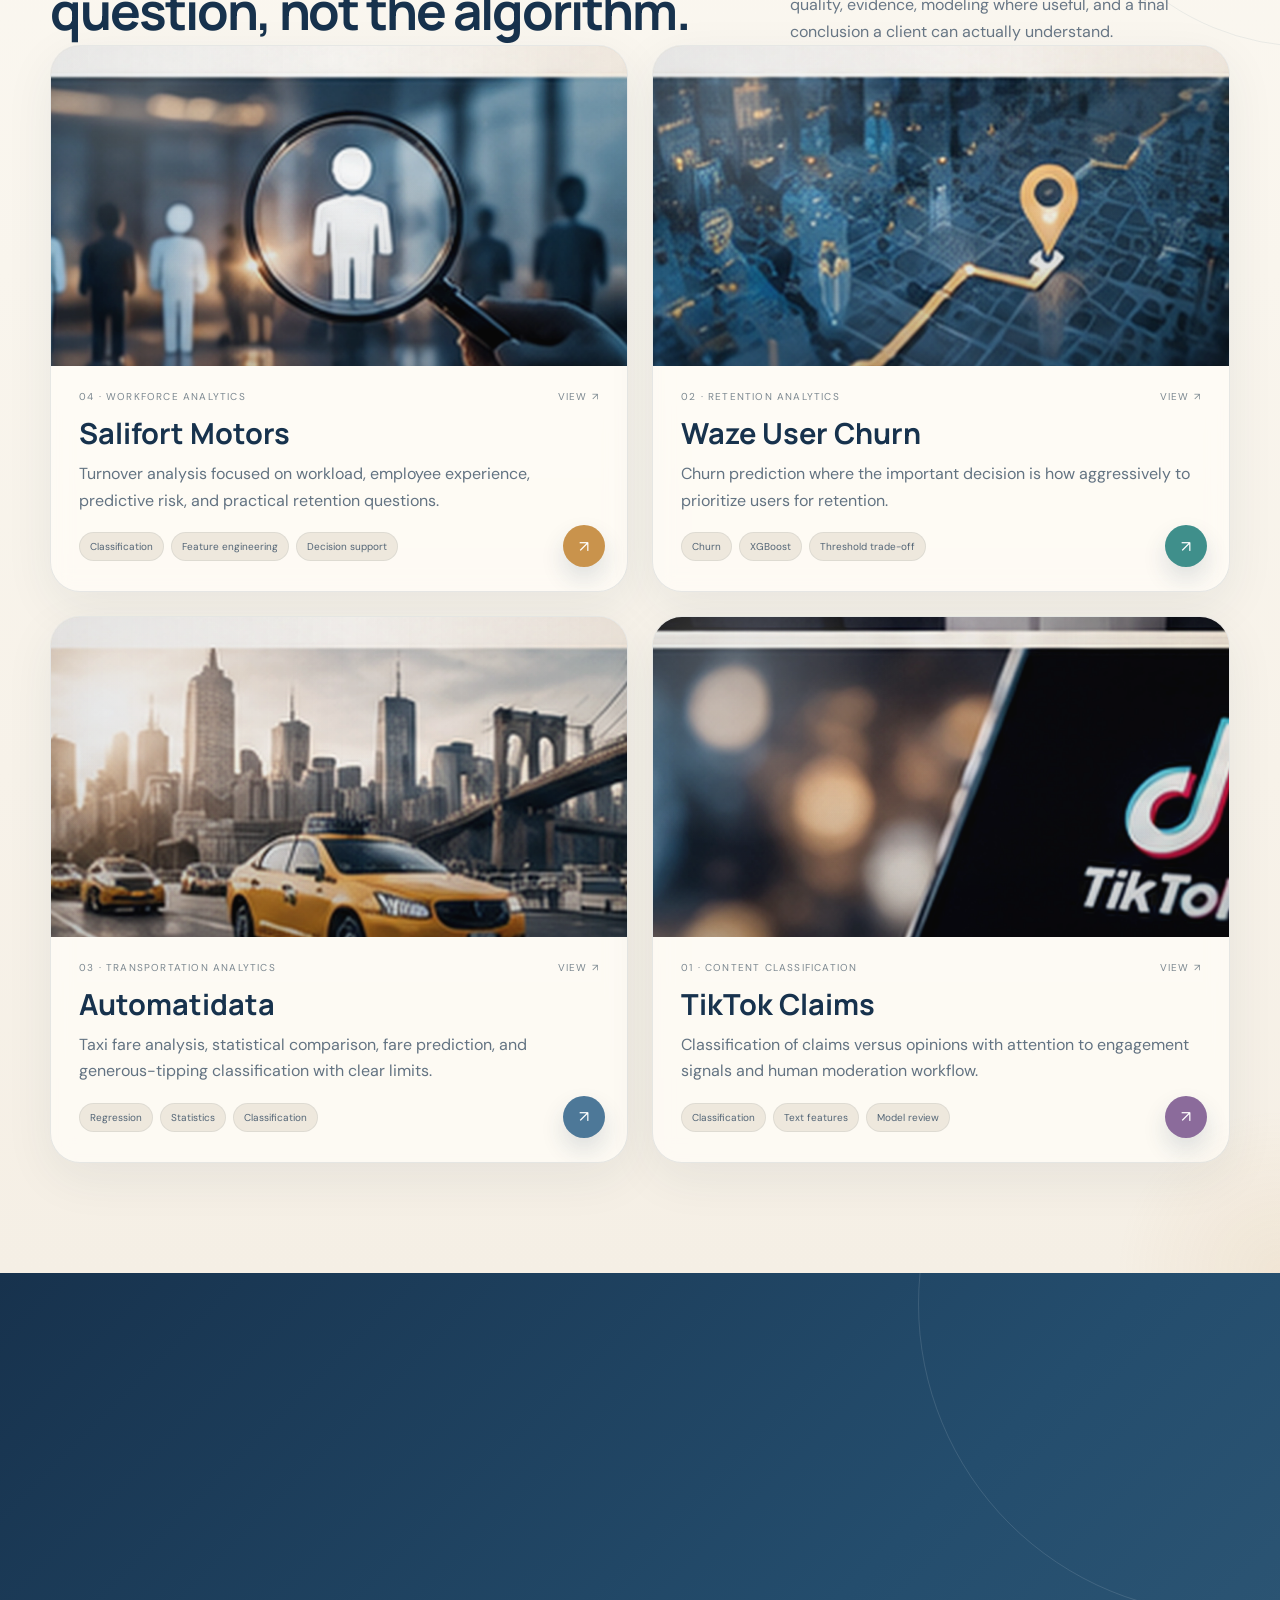
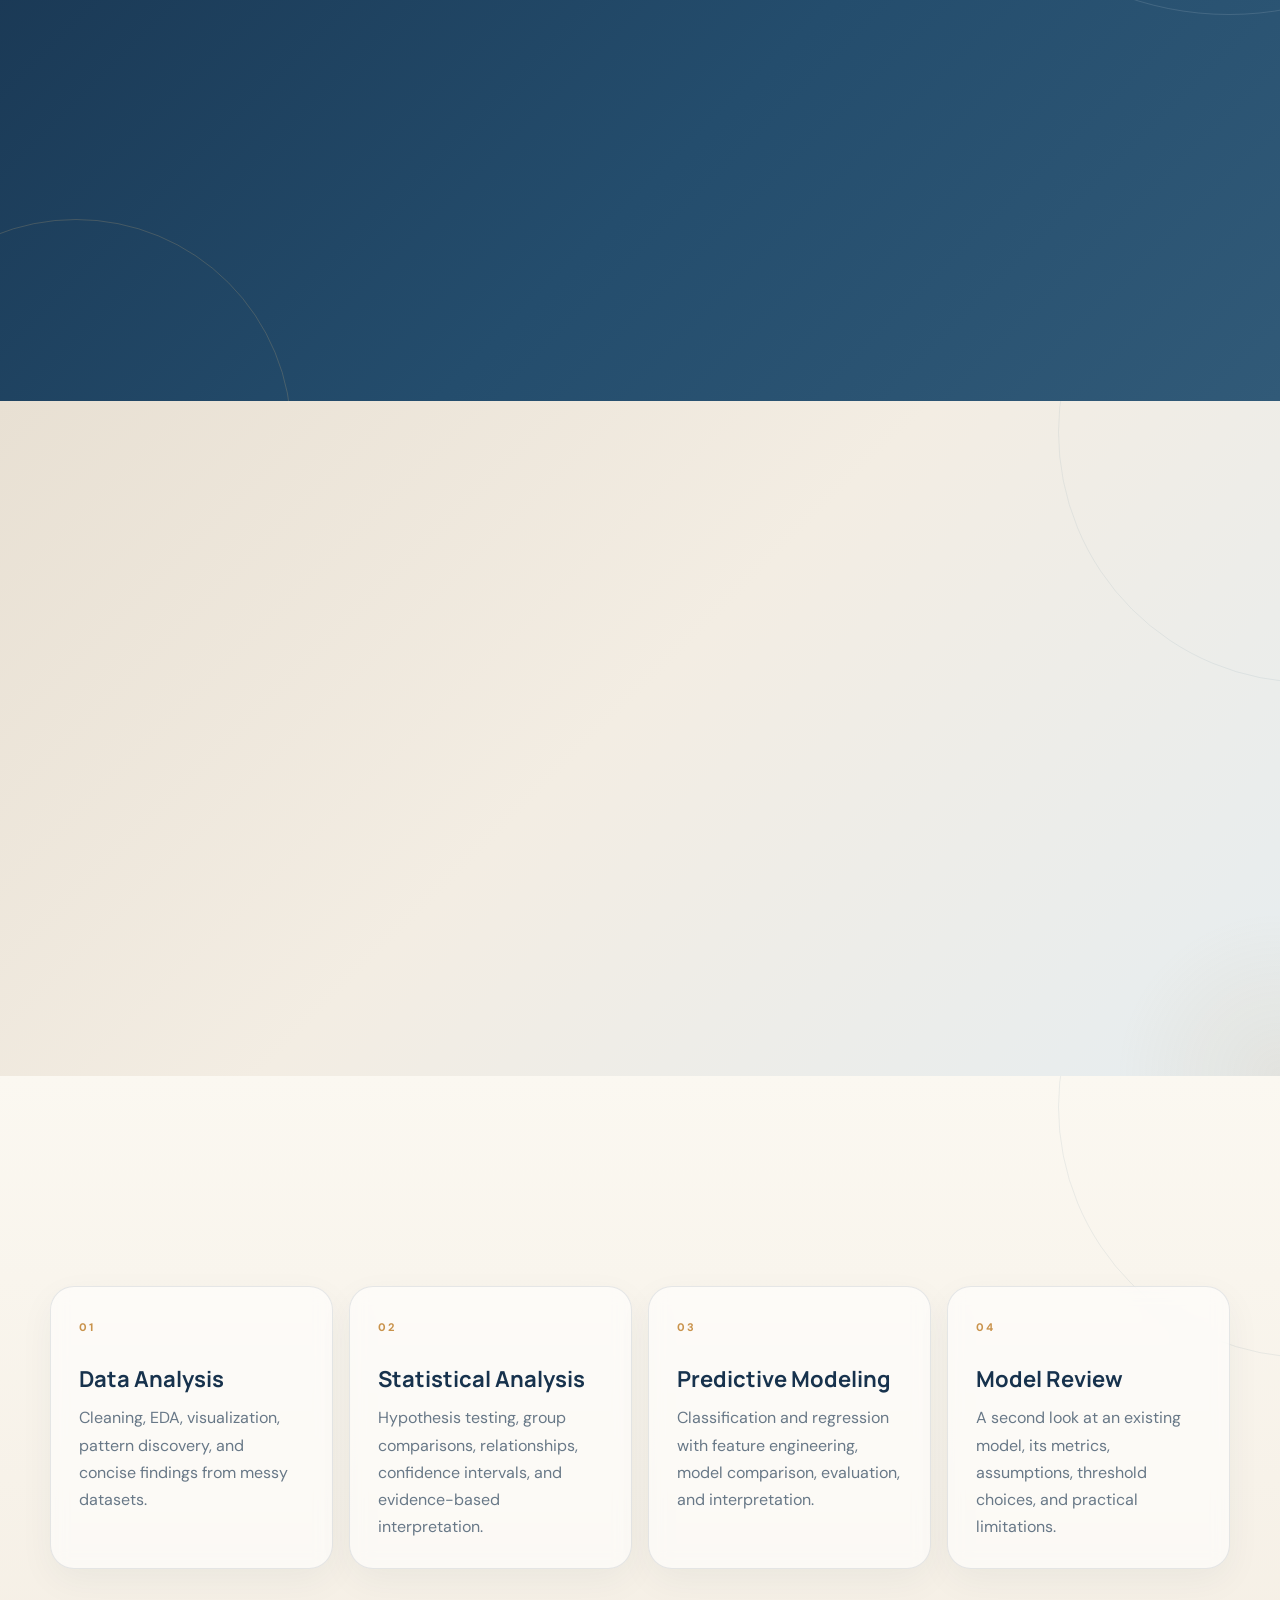
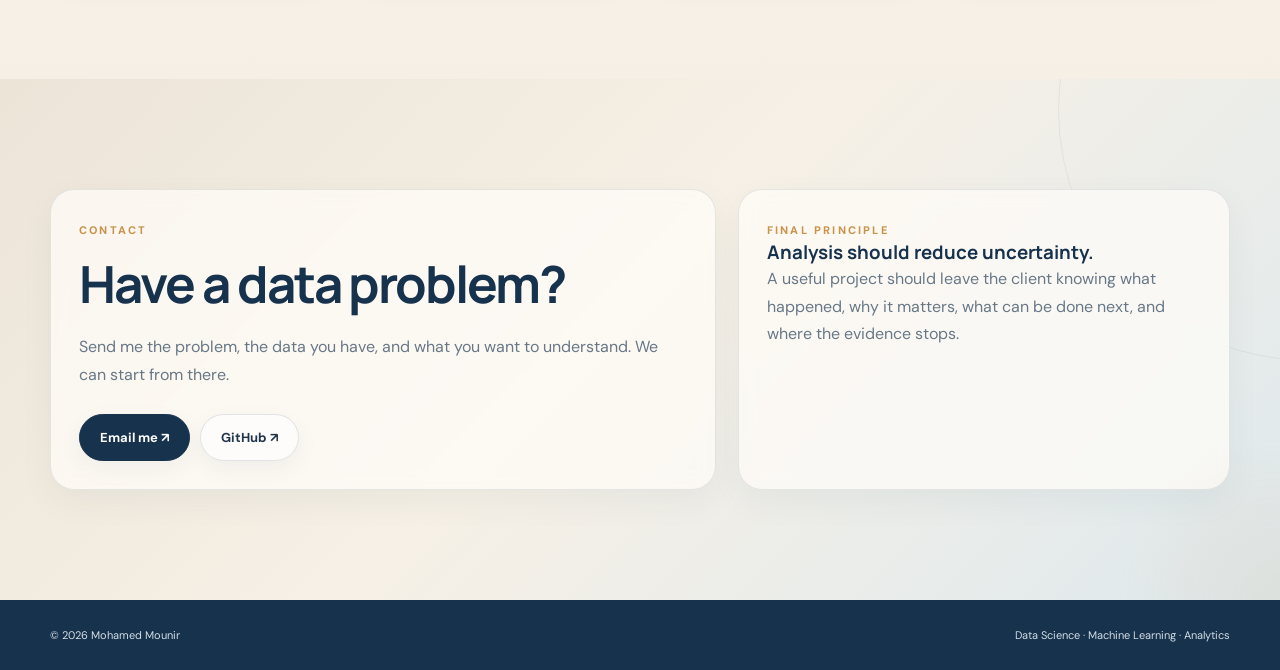
==== commit 68ba0e0b: "Add files via upload" ====
--- a/index.html
+++ b/index.html
@@ -1,5 +1,6 @@
 <!doctype html><html lang="en"><head><meta charset="utf-8"><meta name="viewport" content="width=device-width,initial-scale=1"><meta name="description" content="Mohamed Mounir | Data Scientist, Machine Learning and Data Analysis portfolio."><title>Mohamed Mounir | Data Scientist</title><link rel="preconnect" href="https://fonts.googleapis.com"><link rel="preconnect" href="https://fonts.gstatic.com" crossorigin><link href="https://fonts.googleapis.com/css2?family=DM+Sans:wght@400;500;600;700&family=Manrope:wght@500;600;700;800&display=swap" rel="stylesheet"><link rel="stylesheet" href="assets/css/home.css"></head><body><div class="site-shell"><div class="grain"></div><div class="cursor-glow"></div><div class="scroll-line"><span></span></div><nav class="nav"><a class="brand" href="#top">MOUNIR</a><div class="nav-links"><a href="#work">Work</a><a href="#services">Services</a><a href="#client-value">Value</a><a href="#approach">Approach</a><a href="#about">About</a><a href="#contact">Contact</a><a href="assets/docs/Mohamed_Mounir_CV.pdf">Resume</a></div><a class="nav-cta" href="#contact">Let's work together</a><button class="menu-btn" aria-label="Open menu">☰</button></nav><main id="top">
-<section class="hero"><div class="hero-inner"><div class="reveal"><span class="eyebrow">Chemist · Data Scientist</span><h1>Turning <span class="accent">data</span> into useful decisions.</h1><p class="hero-copy">I analyze data, test evidence, and build models that help answer real business questions. The goal is not just a model, but a clear finding, a practical recommendation, and an honest view of what the data can support.</p><div class="hero-actions"><a class="btn primary" href="#work">Explore projects ↗</a><a class="btn" href="#contact">Let's work</a></div><div class="hero-metrics"><div class="metric"><strong data-count="4">0</strong><span>case studies</span></div><div class="metric"><strong>Python</strong><span>core workflow</span></div><div class="metric"><strong>Statistics</strong><span>evidence first</span></div><div class="metric"><strong>ML</strong><span>when it adds value</span></div></div></div><div class="hero-visual reveal" data-hero-visual><div class="hero-data-backdrop"><img src="assets/img/home/chemistry-data-hero.png" alt="Chemistry and data visual" aria-hidden="true"></div><div class="hero-photo-wrap"><img class="hero-photo" src="assets/img/home/profile.png" alt="Mohamed Mounir professional portrait"><div class="photo-ring"></div></div><div class="analysis-card"><div class="window-top"><span>analysis_workspace</span><span class="dots"><i></i><i></i><i></i></span></div><div class="screen"><div class="screen-head"><strong>From question to evidence</strong><span>analysis → decision</span></div><div class="chart"><i class="bar" style="--h:42%"></i><i class="bar" style="--h:64%"></i><i class="bar" style="--h:52%"></i><i class="bar" style="--h:78%"></i><i class="bar" style="--h:70%"></i><i class="bar" style="--h:91%"></i></div><div class="screen-foot"><div class="mini"><b>EDA</b><span>find patterns</span></div><div class="mini"><b>Stats</b><span>test evidence</span></div><div class="mini"><b>ML</b><span>predict risk</span></div></div></div></div><div class="float-chip chip-a">Python · SQL · Statistics</div><div class="float-chip chip-b">Question → Evidence → Action</div><div class="float-chip chip-c">Chemistry × Data</div></div></div></section>
+<section class="hero"><div class="hero-inner"><div class="reveal"><span class="eyebrow">Chemist · Data Scientist</span><h1>Turning <span class="accent">data</span> into useful decisions.</h1><p class="hero-copy">I’m Mohamed Mounir, an Applied Chemistry student building my career in data science. I use Python, statistics, and machine learning to turn messy data into clear findings, practical recommendations, and better decisions.</p><div class="hero-actions"><a class="btn primary" href="#work">Explore projects ↗</a><a class="btn" href="#contact">Let's work</a></div><div class="hero-metrics"><div class="metric"><strong data-count="4">0</strong><span>case studies</span></div><div class="metric"><strong>Python</strong><span>core workflow</span></div><div class="metric"><strong>Statistics</strong><span>evidence first</span></div><div class="metric"><strong>ML</strong><span>when it adds value</span></div></div></div><div class="hero-visual reveal" data-hero-visual><div class="hero-data-backdrop"><img src="assets/img/home/chemistry-data-hero.png" alt="Chemistry and data visual" aria-hidden="true"></div><div class="hero-photo-wrap"><img class="hero-photo" src="assets/img/home/profile.png" alt="Mohamed Mounir professional portrait"><div class="photo-ring"></div></div><div class="chemistry-orbit orbit-one"><span></span><i>H₂O</i></div><div class="chemistry-orbit orbit-two"><span></span><i>C₆H₆</i></div><div class="chemistry-node node-one">⚗</div><div class="chemistry-node node-two">∿</div><div class="analysis-card"><div class="window-top"><span>analysis_workspace</span><span class="dots"><i></i><i></i><i></i></span></div><div class="screen"><div class="screen-head"><strong>From question to evidence</strong><span>analysis → decision</span></div><div class="chart"><i class="bar" style="--h:42%"></i><i class="bar" style="--h:64%"></i><i class="bar" style="--h:52%"></i><i class="bar" style="--h:78%"></i><i class="bar" style="--h:70%"></i><i class="bar" style="--h:91%"></i></div><div class="screen-foot"><div class="mini"><b>EDA</b><span>find patterns</span></div><div class="mini"><b>Stats</b><span>test evidence</span></div><div class="mini"><b>ML</b><span>predict risk</span></div></div></div></div><div class="float-chip chip-a">Python · SQL · Statistics</div><div class="float-chip chip-b">Question → Evidence → Action</div><div class="float-chip chip-c">Chemistry × Data</div></div></div></section>
+<section class="section alt" id="about"><div class="about-grid"><div class="glass reveal"><span class="section-kicker">About me</span><h3>Science background. Data mindset.</h3><p>I’m an Applied Chemistry student building my career around data science, machine learning, and analytical problem solving. Chemistry trained me to think in terms of evidence, measurement, uncertainty, and relationships. I bring the same mindset to data.</p><p>My portfolio focuses on practical case studies where the final result is not just a model score, but a clear explanation of what the data says and what someone could do with it.</p></div><div class="glass reveal"><span class="section-kicker">Core tools</span><div class="skill-grid"><span class="skill">Python</span><span class="skill">Pandas</span><span class="skill">NumPy</span><span class="skill">Scikit-learn</span><span class="skill">SQL</span><span class="skill">Statistics</span><span class="skill">XGBoost</span><span class="skill">Power BI</span><span class="skill">Data Visualization</span></div></div></div></section>
 <section class="section" id="work"><div class="section-head reveal"><div><span class="section-kicker">Selected work</span><h2>Projects built around the question, not the algorithm.</h2></div><p class="section-intro">Each case study moves from a business question to data quality, evidence, modeling where useful, and a final conclusion a client can actually understand.</p></div><div class="project-grid stagger"><a class="project-card" style="--accent:#c9934c" href="projects/salifort.html"><div class="project-art"><img src="assets/img/projects/salifort.jpg" alt="Workforce analytics visual for Salifort Motors"></div><div class="project-copy"><div class="project-meta"><span>04 · Workforce analytics</span><span>View ↗</span></div><h3>Salifort Motors</h3><p>Turnover analysis focused on workload, employee experience, predictive risk, and practical retention questions.</p><div class="project-tags"><span class="tag">Classification</span><span class="tag">Feature engineering</span><span class="tag">Decision support</span></div></div><span class="project-arrow">↗</span></a><a class="project-card" style="--accent:#3f8f8b" href="projects/waze.html"><div class="project-art"><img src="assets/img/projects/waze.jpg" alt="Navigation and route analytics visual for Waze"></div><div class="project-copy"><div class="project-meta"><span>02 · Retention analytics</span><span>View ↗</span></div><h3>Waze User Churn</h3><p>Churn prediction where the important decision is how aggressively to prioritize users for retention.</p><div class="project-tags"><span class="tag">Churn</span><span class="tag">XGBoost</span><span class="tag">Threshold trade-off</span></div></div><span class="project-arrow">↗</span></a><a class="project-card" style="--accent:#4d7898" href="projects/automatidata.html"><div class="project-art"><img src="assets/img/projects/automatidata.jpg" alt="NYC taxi and transportation analytics visual for Automatidata"></div><div class="project-copy"><div class="project-meta"><span>03 · Transportation analytics</span><span>View ↗</span></div><h3>Automatidata</h3><p>Taxi fare analysis, statistical comparison, fare prediction, and generous-tipping classification with clear limits.</p><div class="project-tags"><span class="tag">Regression</span><span class="tag">Statistics</span><span class="tag">Classification</span></div></div><span class="project-arrow">↗</span></a><a class="project-card" style="--accent:#8b6b9b" href="projects/tiktok.html"><div class="project-art"><img src="assets/img/projects/tiktok.jpg" alt="Social media classification visual for TikTok"></div><div class="project-copy"><div class="project-meta"><span>01 · Content classification</span><span>View ↗</span></div><h3>TikTok Claims</h3><p>Classification of claims versus opinions with attention to engagement signals and human moderation workflow.</p><div class="project-tags"><span class="tag">Classification</span><span class="tag">Text features</span><span class="tag">Model review</span></div></div><span class="project-arrow">↗</span></a></div></section>
 <section class="decision-band" id="client-value">
   <div class="decision-inner">
@@ -17,5 +18,5 @@
 </section>
 <section class="section alt" id="approach"><div class="section-head reveal"><div><span class="section-kicker">My approach</span><h2>Good analysis should end somewhere useful.</h2></div><p class="section-intro">I do not start with a model because a model exists. I start with the question, then use the simplest evidence that can answer it well.</p></div><div class="services-grid stagger"><article class="service"><span class="service-num">01</span><h3>Frame the question</h3><p>Define what the data needs to explain, predict, compare, or prioritize before choosing a method.</p></article><article class="service"><span class="service-num">02</span><h3>Test the evidence</h3><p>Clean the data, explore patterns, use statistical tests where appropriate, and separate signal from assumption.</p></article><article class="service"><span class="service-num">03</span><h3>Model when useful</h3><p>Compare sensible models, evaluate them on held-out data, and make trade-offs visible instead of hiding them.</p></article><article class="service"><span class="service-num">04</span><h3>Turn it into a decision</h3><p>Summarize what was found, what it means, what action is reasonable, and what the analysis cannot prove.</p></article></div></section>
 <section class="section" id="services"><div class="section-head reveal"><div><span class="section-kicker">Services</span><h2>Where I can help.</h2></div><p class="section-intro">Practical data work for projects that need more than a chart and more clarity than a black-box model.</p></div><div class="services-grid stagger"><article class="service"><span class="service-num">01</span><h3>Data Analysis</h3><p>Cleaning, EDA, visualization, pattern discovery, and concise findings from messy datasets.</p></article><article class="service"><span class="service-num">02</span><h3>Statistical Analysis</h3><p>Hypothesis testing, group comparisons, relationships, confidence intervals, and evidence-based interpretation.</p></article><article class="service"><span class="service-num">03</span><h3>Predictive Modeling</h3><p>Classification and regression with feature engineering, model comparison, evaluation, and interpretation.</p></article><article class="service"><span class="service-num">04</span><h3>Model Review</h3><p>A second look at an existing model, its metrics, assumptions, threshold choices, and practical limitations.</p></article></div></section>
-<section class="section alt" id="about"><div class="about-grid"><div class="glass reveal"><span class="section-kicker">About me</span><h3>Science background. Data mindset.</h3><p>I’m an Applied Chemistry student building my career around data science, machine learning, and analytical problem solving. Chemistry trained me to think in terms of evidence, measurement, uncertainty, and relationships. I bring the same mindset to data.</p><p>My portfolio focuses on practical case studies where the final result is not just a model score, but a clear explanation of what the data says and what someone could do with it.</p></div><div class="glass reveal"><span class="section-kicker">Core tools</span><div class="skill-grid"><span class="skill">Python</span><span class="skill">Pandas</span><span class="skill">NumPy</span><span class="skill">Scikit-learn</span><span class="skill">SQL</span><span class="skill">Statistics</span><span class="skill">XGBoost</span><span class="skill">Power BI</span><span class="skill">Data Visualization</span></div></div></div></section>
+
 <section class="section" id="contact"><div class="contact-grid"><div class="glass reveal"><span class="section-kicker">Contact</span><h2 class="contact-title">Have a data problem?</h2><p>Send me the problem, the data you have, and what you want to understand. We can start from there.</p><div class="contact-links"><a class="btn primary" href="mailto:mhmdmnyr204@gmail.com">Email me ↗</a><a class="btn" href="https://github.com/MOUni1r/MOUni1r.github.io">GitHub ↗</a></div></div><div class="glass reveal"><span class="section-kicker">Final principle</span><h3>Analysis should reduce uncertainty.</h3><p>A useful project should leave the client knowing what happened, why it matters, what can be done next, and where the evidence stops.</p></div></div></section></main><footer class="footer"><span>© 2026 Mohamed Mounir</span><span>Data Science · Machine Learning · Analytics</span></footer></div><script src="assets/js/site.js"></script></body></html>
--- a/assets/css/home.css
+++ b/assets/css/home.css
@@ -1,16 +1,39 @@
-@import url('https://fonts.googleapis.com/css2?family=DM+Sans:wght@400;500;600;700&family=Manrope:wght@500;600;700;800&display=swap');
-:root{--navy:#17324d;--blue:#315a78;--gold:#c9934c;--cream:#f3eee4;--paper:#fffdf8;--ink:#172333;--muted:#68737d;--line:#d9d0c2;--soft:#e9e0d2;--shadow:0 24px 70px rgba(23,50,77,.11);--max:1180px}
-*{box-sizing:border-box}html{scroll-behavior:smooth}body{margin:0;background:radial-gradient(circle at 12% 18%,rgba(201,147,76,.09),transparent 25%),radial-gradient(circle at 88% 42%,rgba(49,90,120,.07),transparent 28%),var(--cream);color:var(--ink);font-family:'DM Sans',system-ui,sans-serif;overflow-x:hidden}a{color:inherit;text-decoration:none}button,a{font:inherit}.site-shell{position:relative;isolation:isolate;min-height:100vh;background:radial-gradient(circle at 10% 8%,rgba(201,147,76,.14),transparent 26%),radial-gradient(circle at 88% 12%,rgba(49,90,120,.12),transparent 28%),var(--cream)}
-.grain{position:fixed;inset:0;pointer-events:none;z-index:80;opacity:.018;background-image:url("data:image/svg+xml,%3Csvg xmlns='http://www.w3.org/2000/svg' width='160' height='160' viewBox='0 0 160 160'%3E%3Cfilter id='n'%3E%3CfeTurbulence type='fractalNoise' baseFrequency='.75' numOctaves='3'/%3E%3C/filter%3E%3Crect width='100%25' height='100%25' filter='url(%23n)'/%3E%3C/svg%3E")}.cursor-glow{position:fixed;z-index:1;pointer-events:none;width:320px;height:320px;border-radius:50%;transform:translate(-50%,-50%);background:radial-gradient(circle,rgba(201,147,76,.13),transparent 68%);filter:blur(10px);transition:left .08s linear,top .08s linear}.scroll-line{position:fixed;z-index:70;top:0;left:0;width:100%;height:3px;background:rgba(23,50,77,.08)}.scroll-line span{display:block;height:100%;width:0;background:linear-gradient(90deg,var(--gold),var(--blue));transform-origin:left}
-.nav{position:fixed;z-index:60;top:16px;left:50%;transform:translateX(-50%);width:min(calc(100% - 32px),1160px);display:flex;align-items:center;justify-content:space-between;padding:10px 12px 10px 18px;border:1px solid rgba(23,50,77,.13);border-radius:20px;background:rgba(255,253,248,.86);backdrop-filter:blur(18px);box-shadow:0 15px 45px rgba(23,50,77,.10)}.brand{font-weight:800;letter-spacing:.18em;font-size:13px;color:var(--navy)}.nav-links{display:flex;gap:3px}.nav-links a{padding:9px 12px;color:#596574;font-size:13px;border-radius:10px;transition:.25s}.nav-links a:hover,.nav-links a.active{color:var(--navy);background:#eee6da}.nav-cta{border:1px solid rgba(23,50,77,.16);padding:9px 13px;border-radius:11px;color:#fff;background:var(--navy);font-size:12px;transition:.25s}.nav-cta:hover{transform:translateY(-2px);background:#244968}.menu-btn{display:none;border:0;background:none;color:var(--navy);font-size:22px}
-.hero{min-height:100svh;position:relative;display:grid;place-items:center;padding:132px 24px 86px;overflow:hidden}.hero:after{content:"";position:absolute;left:-8%;right:-8%;bottom:-150px;height:260px;background:radial-gradient(ellipse at center,rgba(49,90,120,.08),transparent 65%);pointer-events:none}.hero-inner{width:min(var(--max),100%);display:grid;grid-template-columns:1.03fr .97fr;gap:55px;align-items:center;position:relative;z-index:3}.eyebrow{display:inline-flex;align-items:center;gap:9px;color:var(--blue);text-transform:uppercase;letter-spacing:.18em;font-size:11px;font-weight:800}.eyebrow:before{content:"";width:28px;height:1px;background:var(--gold)}.hero h1{font-family:Manrope,sans-serif;font-size:clamp(54px,7.2vw,92px);line-height:.93;letter-spacing:-.07em;margin:20px 0 24px;max-width:730px;color:var(--navy)}.hero h1 .accent{color:var(--gold)}.hero-copy{max-width:620px;color:#435363;font-size:17px;line-height:1.75}.hero-actions{display:flex;gap:11px;flex-wrap:wrap;margin-top:30px}.btn{display:inline-flex;align-items:center;justify-content:center;gap:9px;border:1px solid rgba(23,50,77,.15);border-radius:13px;padding:12px 16px;background:var(--paper);color:var(--navy);transition:transform .28s,border-color .28s,box-shadow .28s,background .28s}.btn:hover{transform:translateY(-3px);border-color:rgba(201,147,76,.55);box-shadow:0 14px 30px rgba(23,50,77,.10)}.btn.primary{background:var(--navy);color:#fff;border-color:var(--navy)}.hero-metrics{display:flex;gap:30px;flex-wrap:wrap;margin-top:40px;padding-top:23px;border-top:1px solid var(--line)}.metric strong{display:block;font-family:Manrope;font-size:27px;color:var(--navy);letter-spacing:-.04em}.metric span{display:block;color:#596673;font-size:10px;text-transform:uppercase;letter-spacing:.12em;margin-top:5px}
-.hero-visual{min-height:560px;position:relative;display:grid;place-items:center;perspective:1200px;transform-style:preserve-3d}.hero-data-backdrop{position:absolute;inset:25px -35px 35px 5px;border-radius:36px;overflow:hidden;opacity:.32;filter:saturate(.8) contrast(.96);transform:rotate(-2deg) translateZ(-50px);border:1px solid rgba(23,50,77,.10);box-shadow:0 25px 70px rgba(23,50,77,.10)}.hero-data-backdrop img{width:100%;height:100%;object-fit:cover;display:block}.hero-photo-wrap{position:absolute;right:7%;top:3%;width:245px;height:340px;border-radius:28px;overflow:visible;z-index:5;transform:translateZ(35px) rotate(1.5deg);transition:transform .5s cubic-bezier(.2,.8,.2,1)}.hero-photo{width:100%;height:100%;object-fit:cover;object-position:center top;border-radius:28px;border:8px solid rgba(255,253,248,.9);box-shadow:0 28px 65px rgba(23,50,77,.18)}.photo-ring{position:absolute;inset:-14px;border:1px solid rgba(201,147,76,.45);border-radius:34px;transform:rotate(5deg);pointer-events:none}.hero-context{position:absolute;left:3%;top:13%;z-index:6;display:flex;flex-direction:column;gap:5px;padding:12px 14px;border:1px solid rgba(23,50,77,.12);border-radius:14px;background:rgba(255,253,248,.9);backdrop-filter:blur(14px);box-shadow:0 14px 35px rgba(23,50,77,.09);font-size:10px;color:#6f7880}.hero-context .context-label{color:var(--navy);font-family:Manrope;font-size:13px;font-weight:800}.analysis-card{width:min(510px,92vw);position:relative;z-index:4;background:rgba(255,253,248,.94);border:1px solid #d8cfbf;border-radius:30px;box-shadow:var(--shadow);padding:20px;transform:rotate(2.2deg);transition:transform .35s ease}.analysis-card:hover{transform:rotate(0) translateY(-7px)}.window-top{display:flex;align-items:center;justify-content:space-between;padding:2px 4px 14px;color:#596673;font-size:11px}.dots{display:flex;gap:5px}.dots i{width:7px;height:7px;border-radius:50%;background:#d7cfc2}.screen{border-radius:20px;background:#edf0ee;border:1px solid #d8ded9;padding:22px;overflow:hidden}.screen-head{display:flex;justify-content:space-between;align-items:end;margin-bottom:20px}.screen-head strong{font-family:Manrope;color:var(--navy);font-size:18px}.screen-head span{font-size:10px;color:#7c858e}.chart{height:160px;display:flex;align-items:end;gap:12px;padding:12px 10px;border-bottom:1px solid #cfd7d2;background:linear-gradient(180deg,rgba(49,90,120,.06),transparent)}.bar{flex:1;border-radius:7px 7px 2px 2px;background:linear-gradient(180deg,var(--blue),#8aa2b2);height:var(--h);transform-origin:bottom;animation:barIn 1.2s cubic-bezier(.2,.8,.2,1) both}.bar:nth-child(2){animation-delay:.08s}.bar:nth-child(3){animation-delay:.16s}.bar:nth-child(4){animation-delay:.24s}.bar:nth-child(5){animation-delay:.32s}.bar:nth-child(6){animation-delay:.4s}@keyframes barIn{from{transform:scaleY(0)}to{transform:scaleY(1)}}.screen-foot{display:grid;grid-template-columns:repeat(3,1fr);gap:9px;margin-top:12px}.mini{padding:11px;border:1px solid #d9dfdb;border-radius:12px;background:#fbfcfa}.mini b{display:block;color:var(--navy);font-size:14px}.mini span{font-size:9px;color:#7b858d}.float-chip{position:absolute;padding:10px 12px;border:1px solid rgba(23,50,77,.13);border-radius:13px;background:rgba(255,253,248,.94);box-shadow:0 12px 35px rgba(23,50,77,.10);font-size:11px;color:var(--navy);animation:float 5s ease-in-out infinite}.chip-a{top:9%;right:0}.chip-b{bottom:13%;left:-2%;animation-delay:-2s}.chip-c{top:47%;right:-7%;animation-delay:-3.5s}@keyframes float{50%{transform:translateY(-11px) rotate(-2deg)}}.orbit{position:absolute;width:580px;height:580px;border:1px solid rgba(49,90,120,.12);border-radius:50%;animation:slowSpin 30s linear infinite}.orbit:before,.orbit:after{content:"";position:absolute;border:1px dashed rgba(201,147,76,.20);border-radius:50%}.orbit:before{inset:55px;transform:rotate(30deg)}.orbit:after{inset:130px;transform:rotate(-40deg)}.node{position:absolute;width:13px;height:13px;border-radius:50%;background:var(--gold);box-shadow:0 0 0 7px rgba(201,147,76,.10)}.node.n1{top:19%;left:18%}.node.n2{top:15%;right:23%;background:var(--blue)}.node.n3{bottom:17%;right:18%;background:var(--blue)}.node.n4{bottom:28%;left:11%}@keyframes slowSpin{to{transform:rotate(360deg)}}
-.section{width:min(var(--max),calc(100% - 40px));margin:0 auto;padding:112px 0}.section.alt{width:100%;padding-left:max(20px,calc((100% - var(--max))/2));padding-right:max(20px,calc((100% - var(--max))/2));background:rgba(255,253,248,.62);border-top:1px solid rgba(23,50,77,.06);border-bottom:1px solid rgba(23,50,77,.06)}.section-head{display:flex;align-items:end;justify-content:space-between;gap:30px;margin-bottom:42px}.section-kicker{color:var(--gold);font-size:11px;text-transform:uppercase;letter-spacing:.18em;font-weight:800}.section h2{font-family:Manrope;font-size:clamp(38px,5vw,64px);line-height:.95;letter-spacing:-.06em;margin:10px 0 0;color:var(--navy)}.section-intro{max-width:470px;color:#53616d;line-height:1.75;font-size:14px}.project-grid{display:grid;grid-template-columns:repeat(2,1fr);gap:20px}.project-card{--accent:var(--gold);position:relative;overflow:hidden;border:1px solid #d7cebf;border-radius:28px;background:var(--paper);box-shadow:0 14px 45px rgba(23,50,77,.07);transition:transform .45s cubic-bezier(.2,.8,.2,1),box-shadow .45s,border-color .3s}.project-card:hover{transform:translateY(-8px);box-shadow:0 28px 65px rgba(23,50,77,.13);border-color:var(--accent)}.project-art{height:300px;overflow:hidden;position:relative;background:#e9e0d2}.project-art img{width:100%;height:100%;object-fit:cover;object-position:center;display:block;transition:transform .8s cubic-bezier(.2,.8,.2,1)}.project-card:hover .project-art img{transform:scale(1.035)}.project-art:after{content:"";position:absolute;inset:0;background:linear-gradient(180deg,transparent 55%,rgba(23,50,77,.14));pointer-events:none}.project-copy{padding:25px 26px 27px}.project-meta{display:flex;justify-content:space-between;gap:12px;color:#8a8176;font-size:10px;text-transform:uppercase;letter-spacing:.12em}.project-copy h3{font-family:Manrope;font-size:29px;line-height:1;margin:12px 0 8px;color:var(--navy);letter-spacing:-.04em}.project-copy p{margin:0;color:#4f5e6b;font-size:13px;line-height:1.7;max-width:560px}.project-tags{display:flex;flex-wrap:wrap;gap:7px;margin-top:17px}.tag{font-size:10px;color:var(--navy);background:#f1eadf;border:1px solid #e0d7c8;padding:6px 8px;border-radius:999px}.project-arrow{position:absolute;right:24px;bottom:24px;width:38px;height:38px;display:grid;place-items:center;border-radius:50%;background:var(--accent);color:#fff;font-size:16px;transition:.3s}.project-card:hover .project-arrow{transform:rotate(-8deg) scale(1.08)}
-.services-grid{display:grid;grid-template-columns:repeat(4,1fr);gap:14px}.service{position:relative;padding:27px;border:1px solid #d8cfbf;border-radius:22px;background:rgba(255,253,248,.72);min-height:190px;transition:.35s}.service:hover{transform:translateY(-6px);background:var(--paper);box-shadow:0 20px 50px rgba(23,50,77,.08)}.service-num{font-family:Manrope;color:var(--gold);font-size:12px}.service h3{font-family:Manrope;color:var(--navy);font-size:20px;margin:22px 0 10px}.service p{color:#53616d;font-size:12px;line-height:1.7;margin:0}.about-grid,.contact-grid{display:grid;grid-template-columns:1.15fr .85fr;gap:18px}.glass{border:1px solid #d8cfbf;border-radius:25px;padding:32px;background:rgba(255,253,248,.72);box-shadow:0 16px 50px rgba(23,50,77,.05)}.glass h3{font-family:Manrope;color:var(--navy);font-size:31px;letter-spacing:-.04em;margin:9px 0 15px}.glass p{color:#53616d;font-size:13px;line-height:1.8}.skill-grid{display:grid;grid-template-columns:repeat(2,1fr);gap:9px;margin-top:18px}.skill{padding:10px 11px;border-radius:11px;background:#f0e9dd;border:1px solid #e0d7c8;color:var(--navy);font-size:11px}.contact-title{font-family:Manrope;color:var(--navy);font-size:clamp(40px,5vw,64px);line-height:.92;letter-spacing:-.07em;margin:0 0 18px}.contact-links{display:flex;gap:9px;flex-wrap:wrap;margin-top:25px}.footer{width:min(var(--max),calc(100% - 40px));margin:auto;padding:32px 0 45px;border-top:1px solid var(--line);display:flex;justify-content:space-between;color:#5c6873;font-size:11px}.reveal{opacity:0;transform:translateY(28px);transition:opacity .8s ease,transform .8s cubic-bezier(.2,.8,.2,1)}.reveal.visible{opacity:1;transform:none}.stagger>*{opacity:0;transform:translateY(22px);transition:.7s cubic-bezier(.2,.8,.2,1)}.stagger.visible>*{opacity:1;transform:none}.stagger.visible>*:nth-child(2){transition-delay:.08s}.stagger.visible>*:nth-child(3){transition-delay:.16s}.stagger.visible>*:nth-child(4){transition-delay:.24s}
-@media(max-width:900px){.nav{top:10px}.nav-links,.nav-cta{display:none}.menu-btn{display:block}.nav.open .nav-links{display:flex;position:absolute;top:62px;left:0;right:0;flex-direction:column;padding:10px;background:rgba(255,253,248,.98);border:1px solid var(--line);border-radius:16px}.hero-inner{grid-template-columns:1fr;gap:20px}.hero{padding-top:120px}.hero-visual{min-height:430px}.project-grid{grid-template-columns:1fr}.services-grid{grid-template-columns:repeat(2,1fr)}.about-grid,.contact-grid{grid-template-columns:1fr}.section-head{display:block}.section-intro{margin-top:18px}.orbit{width:480px;height:480px}.section.alt{padding-left:20px;padding-right:20px}}
-@media(max-width:560px){.hero{padding-left:18px;padding-right:18px}.section{width:min(calc(100% - 28px),var(--max))}.section.alt{padding-left:14px;padding-right:14px}.hero h1{font-size:clamp(48px,15vw,72px)}.analysis-card{padding:13px}.screen{padding:15px}.float-chip{display:none}.hero-visual{min-height:350px}.hero-photo-wrap{width:190px;height:265px;right:2%;top:2%}.hero-data-backdrop{inset:45px -30px 30px -10px}.orbit{width:360px;height:360px}.services-grid{grid-template-columns:1fr}.glass{padding:25px}.skill-grid{grid-template-columns:1fr}.footer{display:block;line-height:1.7}.footer span{display:block;margin-top:8px}.project-art{height:auto;aspect-ratio:1400/850}}
-@media(prefers-reduced-motion:reduce){html{scroll-behavior:auto}.orbit,.float-chip,.bar{animation:none}.reveal,.stagger>*{transition:none;opacity:1;transform:none}.project-card,.btn,.service{transition:none}}
-@view-transition{navigation:auto}::view-transition-old(root){animation:pageOut .18s ease both}::view-transition-new(root){animation:pageIn .36s cubic-bezier(.2,.8,.2,1) both}@keyframes pageOut{to{opacity:0;transform:scale(.99)}}@keyframes pageIn{from{opacity:0;transform:translateY(10px)}to{opacity:1;transform:none}}
+:root{
+  --navy:#17324d;--navy2:#244d6d;--blue:#426b88;--gold:#c9934c;--gold2:#e0b979;
+  --cream:#f4efe6;--paper:#fbf8f1;--paper2:#efe8dc;--ink:#21364a;--muted:#687786;
+  --line:rgba(23,50,77,.12);--shadow:0 24px 70px rgba(23,50,77,.10);--radius:28px
+}
+*{box-sizing:border-box}html{scroll-behavior:smooth}body{margin:0;background:var(--cream);color:var(--ink);font-family:'DM Sans',sans-serif;overflow-x:hidden}
+a{color:inherit;text-decoration:none}img{max-width:100%;display:block}.site-shell{position:relative;min-height:100vh;overflow:hidden}.grain{position:fixed;inset:0;pointer-events:none;opacity:.07;z-index:20;background-image:url("data:image/svg+xml,%3Csvg viewBox='0 0 180 180' xmlns='http://www.w3.org/2000/svg'%3E%3Cfilter id='n'%3E%3CfeTurbulence type='fractalNoise' baseFrequency='.9' numOctaves='4' stitchTiles='stitch'/%3E%3C/filter%3E%3Crect width='100%25' height='100%25' filter='url(%23n)' opacity='.45'/%3E%3C/svg%3E")}.cursor-glow{position:fixed;width:360px;height:360px;border-radius:50%;background:radial-gradient(circle,rgba(201,147,76,.10),transparent 65%);pointer-events:none;transform:translate(-50%,-50%);z-index:1}.scroll-line{position:fixed;top:0;left:0;width:100%;height:3px;z-index:50}.scroll-line span{display:block;width:0;height:100%;background:linear-gradient(90deg,var(--gold),var(--blue));transition:width .08s linear}.nav{position:fixed;z-index:40;top:18px;left:50%;transform:translateX(-50%);width:min(1180px,calc(100% - 32px));display:flex;align-items:center;justify-content:space-between;padding:13px 16px 13px 22px;background:rgba(251,248,241,.84);border:1px solid rgba(255,255,255,.65);box-shadow:0 14px 45px rgba(23,50,77,.09);backdrop-filter:blur(18px);border-radius:999px}.brand{font-family:Manrope,sans-serif;font-weight:800;letter-spacing:.28em;font-size:14px}.nav-links{display:flex;gap:25px;align-items:center}.nav-links a{font-size:13px;color:#556779;transition:.25s}.nav-links a:hover{color:var(--navy)}.nav-cta{font-size:13px;font-weight:700;color:white;background:var(--navy);padding:12px 18px;border-radius:999px;box-shadow:0 10px 25px rgba(23,50,77,.18);transition:.25s}.nav-cta:hover{transform:translateY(-2px);background:var(--navy2)}.menu-btn{display:none;border:0;background:transparent;font-size:24px;color:var(--navy)}main{position:relative;z-index:2}.hero{position:relative;min-height:850px;padding:150px 0 90px;display:flex;align-items:center;overflow:hidden;background:radial-gradient(circle at 12% 20%,rgba(224,185,121,.20),transparent 27%),radial-gradient(circle at 82% 18%,rgba(66,107,136,.16),transparent 31%),linear-gradient(145deg,#f8f3e9,#eee7db 60%,#f6f1e8)}.hero:before,.hero:after{content:"";position:absolute;border:1px solid rgba(66,107,136,.13);border-radius:50%;pointer-events:none}.hero:before{width:640px;height:640px;right:-250px;top:80px}.hero:after{width:390px;height:390px;left:-180px;bottom:-160px}.hero-inner{width:min(1180px,calc(100% - 40px));margin:auto;display:grid;grid-template-columns:1fr .92fr;gap:70px;align-items:center}.eyebrow,.section-kicker{font-size:11px;letter-spacing:.20em;text-transform:uppercase;font-weight:800;color:var(--gold)}h1,h2,h3{font-family:Manrope,sans-serif;color:var(--navy);margin:0}.hero h1{font-size:clamp(48px,6.5vw,86px);line-height:.98;letter-spacing:-.055em;margin:20px 0 25px;max-width:720px}.accent{color:var(--gold)}.hero-copy{max-width:620px;font-size:18px;line-height:1.75;color:#536678}.hero-actions{display:flex;gap:12px;margin:30px 0}.btn{display:inline-flex;align-items:center;justify-content:center;gap:8px;padding:14px 20px;border:1px solid var(--line);border-radius:999px;background:rgba(255,255,255,.58);font-weight:700;font-size:13px;transition:.28s;box-shadow:0 8px 24px rgba(23,50,77,.05)}.btn:hover{transform:translateY(-3px);box-shadow:0 14px 32px rgba(23,50,77,.11)}.btn.primary{background:var(--navy);border-color:var(--navy);color:white}.hero-metrics{display:grid;grid-template-columns:repeat(4,1fr);max-width:650px;border-top:1px solid var(--line);padding-top:20px;margin-top:32px;gap:16px}.metric strong{display:block;font-family:Manrope,sans-serif;font-size:17px;color:var(--navy)}.metric span{display:block;font-size:11px;color:var(--muted);margin-top:5px}.hero-visual{position:relative;min-height:570px;perspective:1200px}.hero-data-backdrop{position:absolute;inset:18px 0 60px 35px;border-radius:38px;overflow:hidden;opacity:.72;box-shadow:var(--shadow);transform:rotate(2deg);background:var(--navy)}.hero-data-backdrop img{width:100%;height:100%;object-fit:cover;filter:saturate(.82) contrast(.96);mix-blend-mode:screen}.hero-data-backdrop:after{content:"";position:absolute;inset:0;background:linear-gradient(130deg,rgba(23,50,77,.18),rgba(23,50,77,.03) 48%,rgba(201,147,76,.18));mix-blend-mode:multiply}.hero-photo-wrap{position:absolute;right:8px;top:32px;width:250px;z-index:4}.hero-photo{width:100%;aspect-ratio:2/2.55;object-fit:cover;object-position:50% 25%;border-radius:28px;border:8px solid rgba(251,248,241,.82);box-shadow:0 25px 70px rgba(23,50,77,.22)}.photo-ring{position:absolute;inset:-17px -17px auto auto;width:110px;height:110px;border:1px solid rgba(201,147,76,.65);border-radius:50%;animation:spin 18s linear infinite}.analysis-card{position:absolute;left:0;bottom:36px;width:78%;z-index:5;padding:14px;background:rgba(23,50,77,.94);border-radius:26px;box-shadow:0 30px 70px rgba(23,50,77,.27);transform:rotate(-3deg);transition:transform .25s}.analysis-card:hover{transform:rotate(-1deg) translateY(-6px)}.window-top{display:flex;justify-content:space-between;color:#c8d6df;font-size:10px;padding:3px 5px 10px}.dots{display:flex;gap:4px}.dots i{width:6px;height:6px;border-radius:50%;background:#9bb0bf}.screen{background:#f7f3eb;border-radius:17px;padding:18px}.screen-head{display:flex;justify-content:space-between;font-size:11px;color:var(--navy)}.screen-head span{color:#82909b}.chart{height:150px;display:flex;align-items:flex-end;gap:10px;padding:20px 15px 8px;border-bottom:1px solid rgba(23,50,77,.1)}.bar{flex:1;height:var(--h);background:linear-gradient(180deg,var(--gold2),var(--gold));border-radius:6px 6px 2px 2px;animation:grow 1.2s both}.screen-foot{display:grid;grid-template-columns:repeat(3,1fr);gap:8px;margin-top:12px}.mini{background:#eee8dd;padding:8px;border-radius:10px}.mini b{font-size:10px;display:block;color:var(--navy)}.mini span{font-size:9px;color:#748391}.float-chip{position:absolute;z-index:6;background:rgba(251,248,241,.90);border:1px solid rgba(255,255,255,.9);box-shadow:0 14px 34px rgba(23,50,77,.12);padding:11px 14px;border-radius:999px;font-size:11px;font-weight:700;color:var(--navy);backdrop-filter:blur(10px);animation:float 5s ease-in-out infinite}.chip-a{right:-5px;bottom:118px}.chip-b{left:20px;top:90px;animation-delay:-2s}.chip-c{left:110px;bottom:2px;animation-delay:-3.2s}.section{position:relative;padding:110px 0;background:var(--paper);overflow:hidden}.section.alt{background:linear-gradient(135deg,#eee7dc,#f6f1e9)}.section:before{content:"";position:absolute;width:500px;height:500px;border:1px solid rgba(66,107,136,.09);border-radius:50%;right:-280px;top:-220px}.section-head,.about-grid,.contact-grid,.project-grid,.services-grid,.section>div{width:min(1180px,calc(100% - 40px));margin:auto}.section-head{display:flex;justify-content:space-between;gap:50px;align-items:end;margin-bottom:48px}.section h2{font-size:clamp(34px,4vw,54px);letter-spacing:-.04em;margin-top:9px}.section-intro{max-width:440px;color:var(--muted);line-height:1.7;margin:0}.project-grid{display:grid;grid-template-columns:1fr 1fr;gap:24px}.project-card{position:relative;background:rgba(255,255,255,.66);border:1px solid rgba(23,50,77,.10);border-radius:30px;overflow:hidden;box-shadow:0 15px 50px rgba(23,50,77,.07);transition:transform .45s,box-shadow .45s;isolation:isolate}.project-card:hover{transform:translateY(-9px);box-shadow:0 30px 70px rgba(23,50,77,.14)}.project-art{height:310px;position:relative;overflow:hidden;background:linear-gradient(135deg,var(--accent),#d7d0c4)}.project-art:after{content:"";position:absolute;inset:0;background:linear-gradient(180deg,transparent 40%,rgba(23,50,77,.16)),linear-gradient(90deg,rgba(23,50,77,.10),transparent 45%,rgba(201,147,76,.08));mix-blend-mode:multiply;pointer-events:none}.project-art:before{content:"";position:absolute;inset:0;background:radial-gradient(circle at 15% 20%,rgba(255,255,255,.28),transparent 30%);z-index:1}.project-art img{width:100%;height:100%;object-fit:cover;filter:saturate(.88) contrast(.95);transform:scale(1.02);transition:transform .7s,filter .5s}.project-card:hover .project-art img{transform:scale(1.065);filter:saturate(1) contrast(1)}.project-copy{padding:24px 28px 30px}.project-meta{display:flex;justify-content:space-between;font-size:10px;letter-spacing:.12em;text-transform:uppercase;color:#7b8790}.project-copy h3{font-size:29px;margin:10px 0 8px}.project-copy p{color:#637382;line-height:1.65;margin:0;max-width:600px}.project-tags{display:flex;gap:7px;flex-wrap:wrap;margin-top:18px}.tag,.skill{font-size:10px;padding:7px 10px;border-radius:999px;background:#eee8dd;color:#536576;border:1px solid rgba(23,50,77,.07)}.project-arrow{position:absolute;right:22px;bottom:24px;width:42px;height:42px;border-radius:50%;display:grid;place-items:center;background:var(--accent);color:white;box-shadow:0 12px 25px rgba(23,50,77,.14);transition:.3s}.project-card:hover .project-arrow{transform:rotate(12deg) scale(1.06)}.services-grid{display:grid;grid-template-columns:repeat(4,1fr);gap:16px}.service,.glass{background:rgba(255,255,255,.58);border:1px solid rgba(23,50,77,.10);border-radius:24px;padding:28px;box-shadow:0 12px 35px rgba(23,50,77,.05);backdrop-filter:blur(8px);transition:.35s}.service:hover,.glass:hover{transform:translateY(-5px);box-shadow:0 22px 50px rgba(23,50,77,.09);background:rgba(255,255,255,.72)}.service-num{font-size:11px;color:var(--gold);font-weight:800;letter-spacing:.16em}.service h3{font-size:22px;margin:28px 0 10px}.service p,.glass p{color:#687887;line-height:1.7;margin:0}.about-grid,.contact-grid{display:grid;grid-template-columns:1.15fr .85fr;gap:22px}.about-grid .glass{min-height:270px}.skill-grid{display:flex;gap:9px;flex-wrap:wrap;margin-top:28px}.value-grid{display:grid;grid-template-columns:repeat(4,1fr);gap:16px}.contact-grid{align-items:stretch}.contact-title{font-size:clamp(38px,5vw,66px);letter-spacing:-.05em;margin:14px 0 15px}.contact-links{display:flex;gap:10px;margin-top:26px}.footer{width:min(1180px,calc(100% - 40px));margin:auto;padding:32px 0 48px;display:flex;justify-content:space-between;color:#7a8790;font-size:11px;border-top:1px solid var(--line)}.reveal{opacity:0;transform:translateY(20px);transition:opacity .75s ease,transform .75s ease}.reveal.in{opacity:1;transform:none}.stagger>*{opacity:0;transform:translateY(24px);transition:opacity .7s,transform .7s}.stagger.in>*{opacity:1;transform:none}.stagger.in>*:nth-child(2){transition-delay:.08s}.stagger.in>*:nth-child(3){transition-delay:.16s}.stagger.in>*:nth-child(4){transition-delay:.24s}@keyframes float{0%,100%{transform:translateY(0)}50%{transform:translateY(-10px)}}@keyframes grow{from{height:0}}@keyframes spin{to{transform:rotate(360deg)}}
+@media(max-width:900px){.nav-links{display:none}.nav-cta{display:none}.menu-btn{display:block}.hero{min-height:auto;padding-top:130px}.hero-inner{grid-template-columns:1fr}.hero-visual{min-height:540px}.services-grid,.value-grid{grid-template-columns:1fr 1fr}.project-grid{grid-template-columns:1fr}.about-grid,.contact-grid{grid-template-columns:1fr}.section-head{align-items:start;flex-direction:column}.hero-metrics{grid-template-columns:repeat(2,1fr)}}
+@media(max-width:560px){.hero h1{font-size:48px}.hero-copy{font-size:16px}.hero-visual{min-height:470px}.hero-photo-wrap{width:170px}.analysis-card{width:88%;bottom:25px}.hero-data-backdrop{inset:30px 0 55px 10px}.float-chip{font-size:9px}.chip-a{right:0}.chip-b{left:0}.chip-c{left:70px}.project-art{height:235px}.project-copy{padding:20px}.services-grid,.value-grid{grid-template-columns:1fr}.footer{flex-direction:column;gap:8px}.nav{top:10px;width:calc(100% - 18px)}}
 
-.section,.footer{position:relative}.section:before{content:'';position:absolute;inset:20px 0 auto;height:1px;background:linear-gradient(90deg,transparent,rgba(201,147,76,.22),transparent);pointer-events:none}.section.alt{background:linear-gradient(180deg,rgba(255,253,248,.72),rgba(247,243,235,.9))}.project-copy p,.service p,.glass p,.section-intro{color:#4f5e6b}.project-card{background:rgba(255,253,248,.94)}
-.image-fallback{min-height:220px;display:grid;place-items:center;padding:30px;border-radius:13px;background:linear-gradient(135deg,#eee8de,#f8f4ed);border:1px dashed rgba(23,50,77,.18);color:#52606c;font-size:12px;text-align:center}.project-art .image-fallback{height:100%;min-height:0;border:0;border-radius:0;background:#e9e0d2}.case-cover .image-fallback{min-height:320px;border-radius:24px}.evidence .image-fallback{min-height:260px}+
+/* V3 clean visual system: stronger rhythm, softer blending, stable interactions */
+.hero{background:
+  radial-gradient(circle at 8% 18%,rgba(201,147,76,.24),transparent 28%),
+  radial-gradient(circle at 88% 10%,rgba(49,90,120,.18),transparent 30%),
+  radial-gradient(circle at 72% 80%,rgba(122,151,169,.12),transparent 24%),
+  linear-gradient(145deg,#f6f0e5 0%,#ebe3d6 54%,#f5eee3 100%)}
+.hero:before{border-color:rgba(201,147,76,.16)}
+.hero:after{border-color:rgba(49,90,120,.13)}
+.section{background:linear-gradient(180deg,#fbf8f1 0%,#f5efe5 100%)}
+.section.alt{background:linear-gradient(135deg,#e8e0d3 0%,#f3ede3 48%,#e6edf0 100%)}
+.section:nth-of-type(odd):after,.section.alt:after{content:"";position:absolute;width:340px;height:340px;border-radius:50%;pointer-events:none;right:-170px;bottom:-170px;background:radial-gradient(circle,rgba(201,147,76,.10),transparent 68%)}
+.project-grid{position:relative}
+.project-card{background:rgba(255,253,248,.76);backdrop-filter:blur(10px)}
+.project-art{height:320px;background:#d9d0c2}
+.project-art img{image-rendering:auto;filter:saturate(.84) contrast(.94);transition:transform .8s cubic-bezier(.2,.7,.2,1),filter .6s}
+.project-art:after{background:linear-gradient(180deg,rgba(23,50,77,0) 42%,rgba(23,50,77,.20) 100%),linear-gradient(90deg,rgba(23,50,77,.08),transparent 52%,rgba(201,147,76,.10))}
+.project-card:hover .project-art img{filter:saturate(.94) contrast(.97)}
+.decision-band{position:relative;overflow:hidden;padding:115px 0;background:linear-gradient(135deg,#17324d 0%,#244d6d 58%,#315a78 100%);color:white}
+.decision-band:before{content:"";position:absolute;width:620px;height:620px;right:-260px;top:-280px;border:1px solid rgba(255,255,255,.12);border-radius:50%}
+.decision-band:after{content:"";position:absolute;left:-140px;bottom:-250px;width:430px;height:430px;border:1px solid rgba(224,185,121,.20);border-radius:50%}
+.decision-inner{width:min(1180px,calc(100% - 40px));margin:auto;position:relative;z-index:1}
+.decision-heading{max-width:780px}.decision-heading .section-kicker{color:#e0b979}.decision-heading h2{font-size:clamp(38px,4.8vw,62px);color:#fff;letter-spacing:-.045em;margin:12px 0 15px}.decision-heading p{color:#d8e3e9;max-width:700px;line-height:1.8;margin:0}
+.decision-grid{display:grid;grid-template-columns:repeat(3,1fr);gap:15px;margin-top:42px}.decision-grid article{padding:25px;border:1px solid rgba(255,255,255,.13);background:rgba(255,255,255,.07);border-radius:24px;backdrop-filter:blur(8px);transition:transform .35s,background .35s}.decision-grid article:hover{transform:translateY(-6px);background:rgba(255,255,255,.11)}.decision-grid span{color:#e0b979;font-size:11px;font-weight:800;letter-spacing:.16em}.decision-grid h3{color:#fff;font-size:23px;margin:25px 0 10px}.decision-grid p{color:#cddbe3;line-height:1.7;font-size:13px;margin:0}
+#contact{background:linear-gradient(135deg,#ece4d7 0%,#f6f0e6 48%,#dfe9ed 100%)}
+#contact .glass{background:rgba(255,253,248,.72)}
+.footer{background:#17324d!important;color:#d3dee5!important;border-top:0!important;position:relative;z-index:3;width:100%!important;max-width:none!important;margin:0!important;padding:28px max(20px,calc((100% - 1180px)/2))!important}
+@media(max-width:900px){.decision-grid{grid-template-columns:1fr}.hero-inner{gap:35px}.project-grid{gap:18px}.project-art{height:290px}}
+@media(max-width:560px){.decision-band{padding:82px 0}.project-art{height:245px}.footer{padding:24px 20px!important}.nav-links.open{display:flex;position:absolute;top:60px;left:0;right:0;flex-direction:column;align-items:flex-start;gap:12px;padding:18px;background:rgba(251,248,241,.97);border:1px solid var(--line);border-radius:22px;box-shadow:0 20px 50px rgba(23,50,77,.13)}}
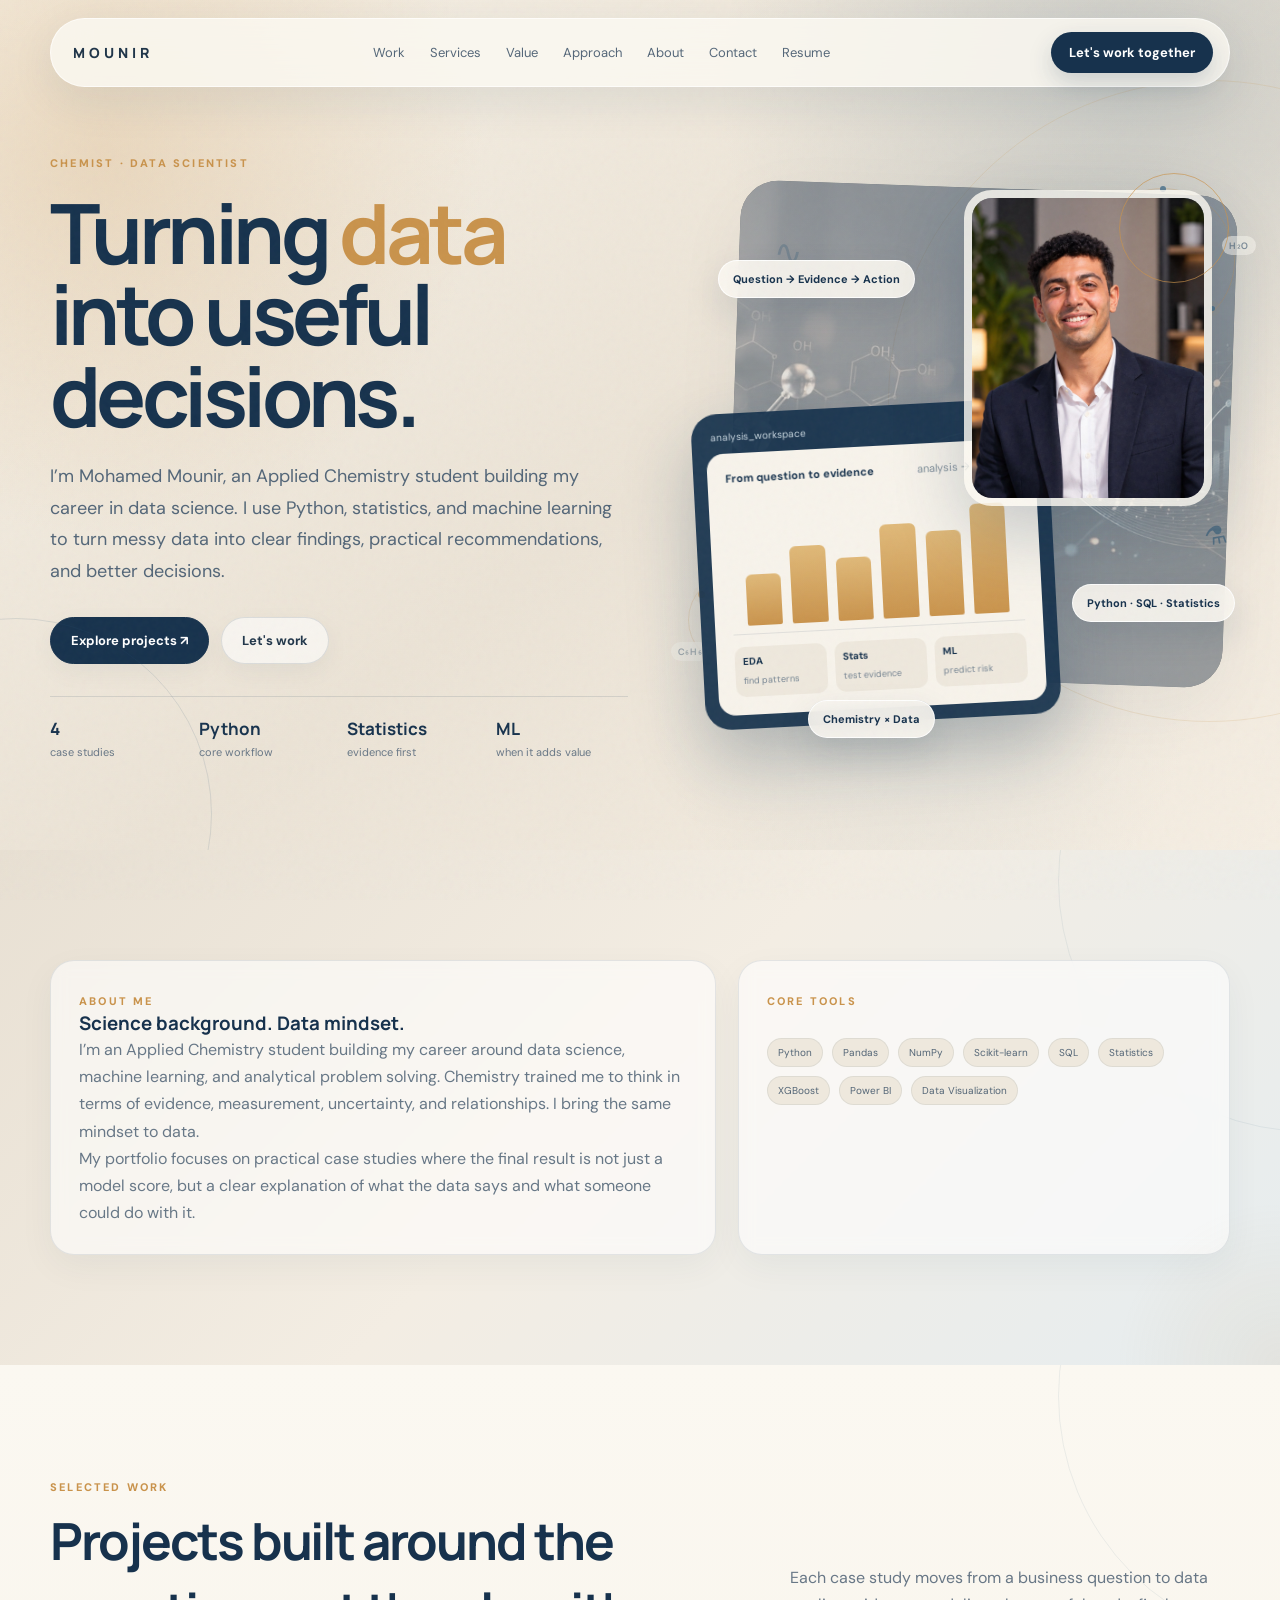
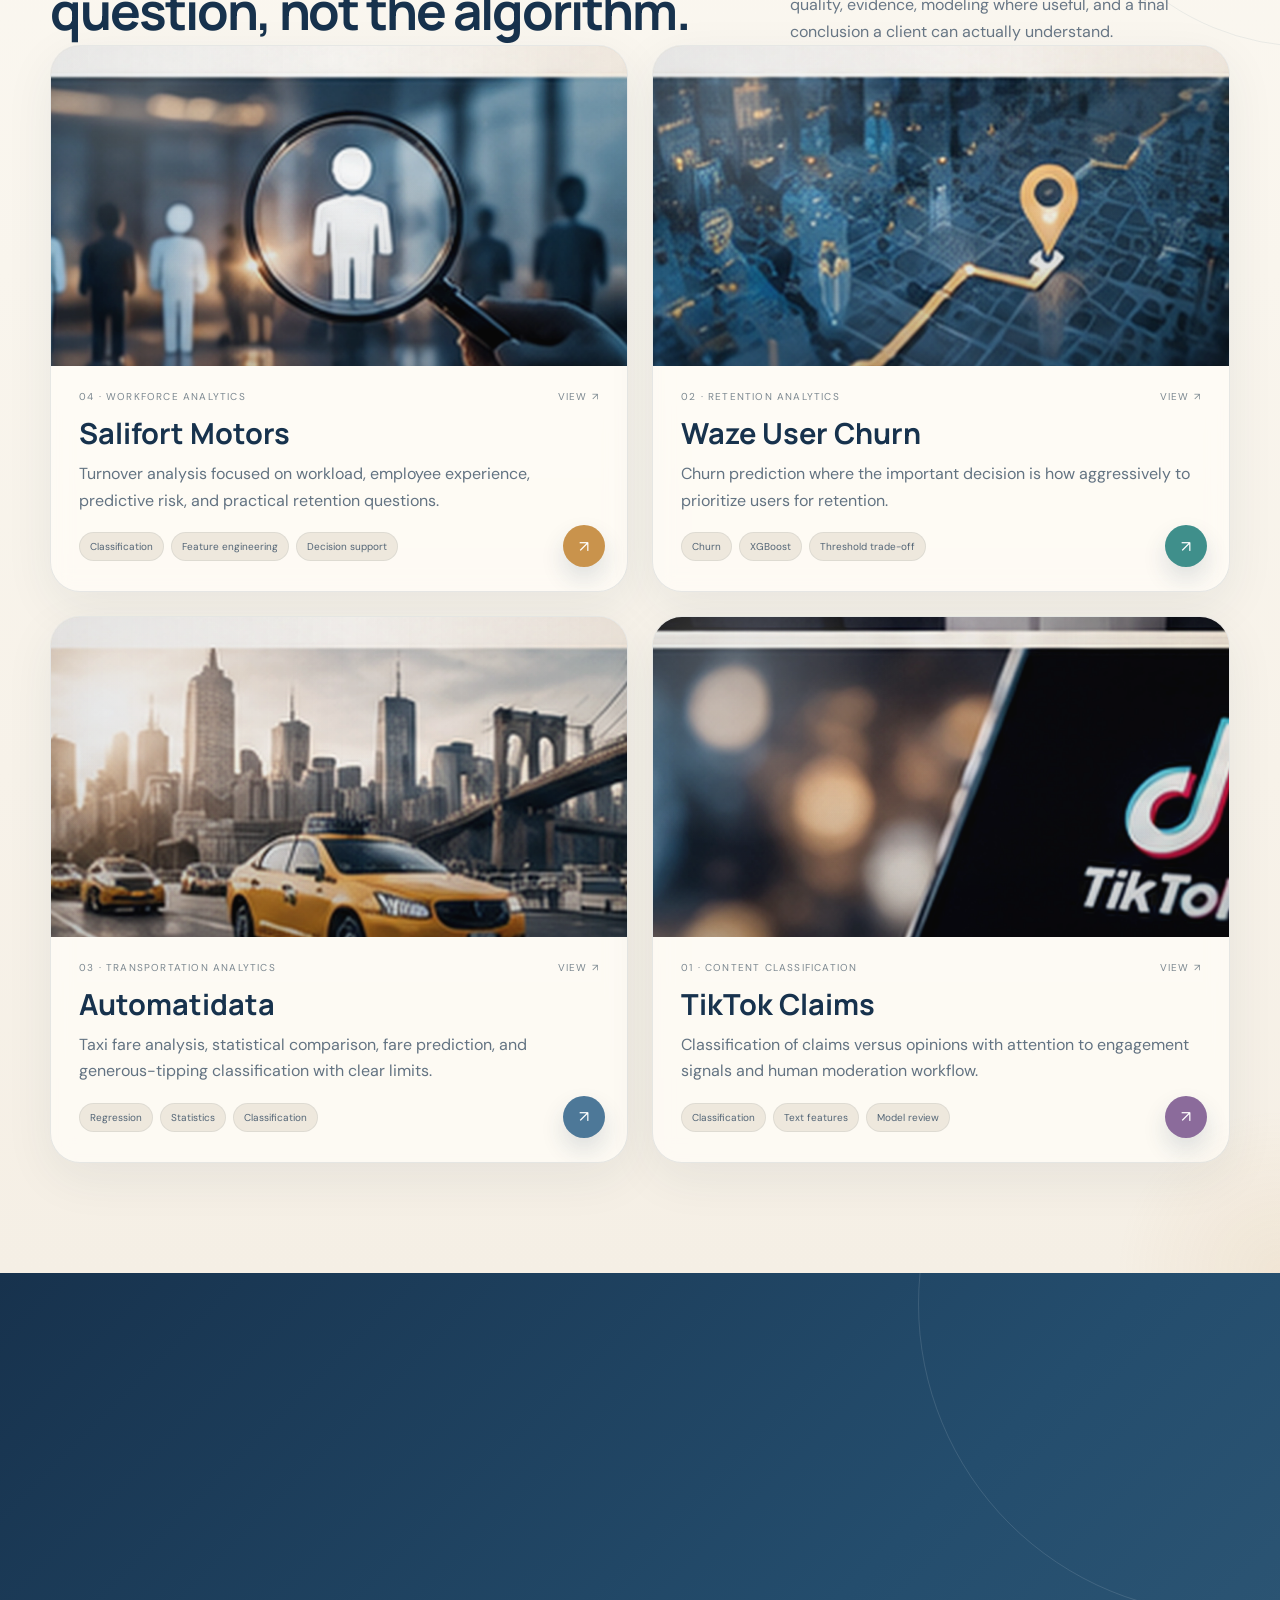
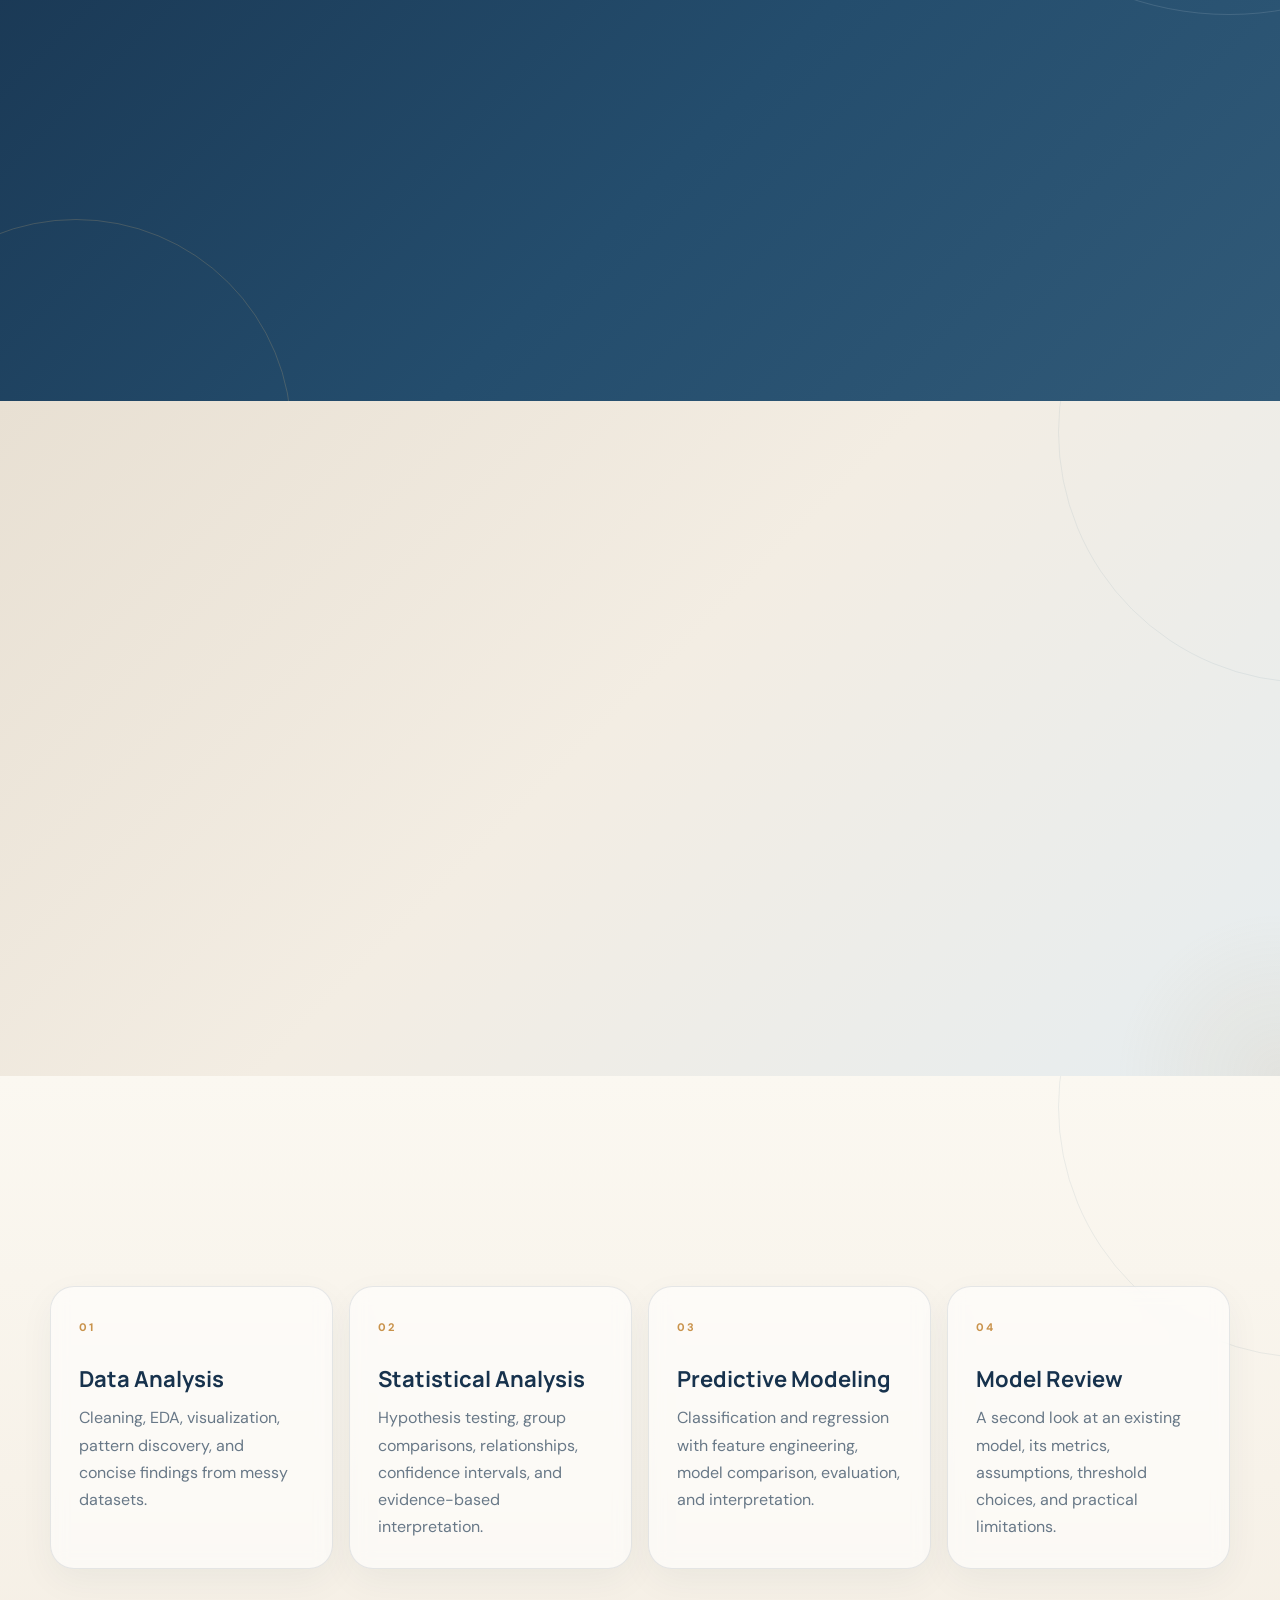
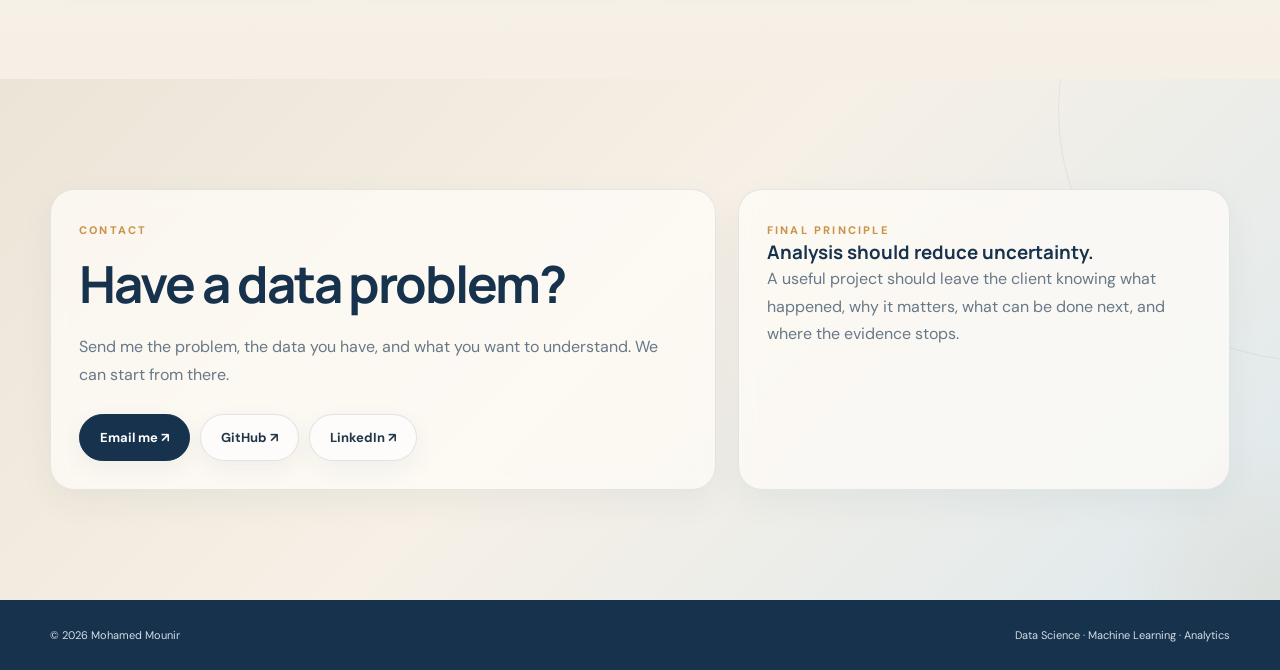
==== commit 8567aac7: "Add contact section with links to email and LinkedIn Added contact section with email and LinkedIn l" ====
--- a/index.html
+++ b/index.html
@@ -19,4 +19,4 @@
 <section class="section alt" id="approach"><div class="section-head reveal"><div><span class="section-kicker">My approach</span><h2>Good analysis should end somewhere useful.</h2></div><p class="section-intro">I do not start with a model because a model exists. I start with the question, then use the simplest evidence that can answer it well.</p></div><div class="services-grid stagger"><article class="service"><span class="service-num">01</span><h3>Frame the question</h3><p>Define what the data needs to explain, predict, compare, or prioritize before choosing a method.</p></article><article class="service"><span class="service-num">02</span><h3>Test the evidence</h3><p>Clean the data, explore patterns, use statistical tests where appropriate, and separate signal from assumption.</p></article><article class="service"><span class="service-num">03</span><h3>Model when useful</h3><p>Compare sensible models, evaluate them on held-out data, and make trade-offs visible instead of hiding them.</p></article><article class="service"><span class="service-num">04</span><h3>Turn it into a decision</h3><p>Summarize what was found, what it means, what action is reasonable, and what the analysis cannot prove.</p></article></div></section>
 <section class="section" id="services"><div class="section-head reveal"><div><span class="section-kicker">Services</span><h2>Where I can help.</h2></div><p class="section-intro">Practical data work for projects that need more than a chart and more clarity than a black-box model.</p></div><div class="services-grid stagger"><article class="service"><span class="service-num">01</span><h3>Data Analysis</h3><p>Cleaning, EDA, visualization, pattern discovery, and concise findings from messy datasets.</p></article><article class="service"><span class="service-num">02</span><h3>Statistical Analysis</h3><p>Hypothesis testing, group comparisons, relationships, confidence intervals, and evidence-based interpretation.</p></article><article class="service"><span class="service-num">03</span><h3>Predictive Modeling</h3><p>Classification and regression with feature engineering, model comparison, evaluation, and interpretation.</p></article><article class="service"><span class="service-num">04</span><h3>Model Review</h3><p>A second look at an existing model, its metrics, assumptions, threshold choices, and practical limitations.</p></article></div></section>
 
-<section class="section" id="contact"><div class="contact-grid"><div class="glass reveal"><span class="section-kicker">Contact</span><h2 class="contact-title">Have a data problem?</h2><p>Send me the problem, the data you have, and what you want to understand. We can start from there.</p><div class="contact-links"><a class="btn primary" href="mailto:mhmdmnyr204@gmail.com">Email me ↗</a><a class="btn" href="https://github.com/MOUni1r/MOUni1r.github.io">GitHub ↗</a></div></div><div class="glass reveal"><span class="section-kicker">Final principle</span><h3>Analysis should reduce uncertainty.</h3><p>A useful project should leave the client knowing what happened, why it matters, what can be done next, and where the evidence stops.</p></div></div></section></main><footer class="footer"><span>© 2026 Mohamed Mounir</span><span>Data Science · Machine Learning · Analytics</span></footer></div><script src="assets/js/site.js"></script></body></html>
+<section class="section" id="contact"><div class="contact-grid"><div class="glass reveal"><span class="section-kicker">Contact</span><h2 class="contact-title">Have a data problem?</h2><p>Send me the problem, the data you have, and what you want to understand. We can start from there.</p><div class="contact-links"><a class="btn primary" href="mailto:mhmdmnyr204@gmail.com">Email me ↗</a><a class="btn" href="https://github.com/MOUni1r/MOUni1r.github.io">GitHub ↗</a><a class="btn" href="www.linkedin.com/in/mohamed-mounir-mohamed" target="_blank" rel="noopener">LinkedIn ↗</a></div></div><div class="glass reveal"><span class="section-kicker">Final principle</span><h3>Analysis should reduce uncertainty.</h3><p>A useful project should leave the client knowing what happened, why it matters, what can be done next, and where the evidence stops.</p></div></div></section></main><footer class="footer"><span>© 2026 Mohamed Mounir</span><span>Data Science · Machine Learning · Analytics</span></footer></div><script src="assets/js/site.js"></script></body></html>
--- a/assets/css/home.css
+++ b/assets/css/home.css
@@ -37,3 +37,50 @@
 .footer{background:#17324d!important;color:#d3dee5!important;border-top:0!important;position:relative;z-index:3;width:100%!important;max-width:none!important;margin:0!important;padding:28px max(20px,calc((100% - 1180px)/2))!important}
 @media(max-width:900px){.decision-grid{grid-template-columns:1fr}.hero-inner{gap:35px}.project-grid{gap:18px}.project-art{height:290px}}
 @media(max-width:560px){.decision-band{padding:82px 0}.project-art{height:245px}.footer{padding:24px 20px!important}.nav-links.open{display:flex;position:absolute;top:60px;left:0;right:0;flex-direction:column;align-items:flex-start;gap:12px;padding:18px;background:rgba(251,248,241,.97);border:1px solid var(--line);border-radius:22px;box-shadow:0 20px 50px rgba(23,50,77,.13)}}
+
+/* Small chemistry layer: subtle enough to support the identity without competing with the portrait. */
+.hero-copy{max-width:650px}
+.hero-visual{isolation:isolate}
+.hero-data-backdrop{opacity:.55;filter:saturate(.72)}
+.hero-photo-wrap{right:18px;top:20px;width:248px;z-index:8}
+.analysis-card{left:0;bottom:18px;width:67%;z-index:4}
+.chemistry-orbit{position:absolute;z-index:2;pointer-events:none;border:1px solid rgba(201,147,76,.34);border-radius:50%;opacity:.78}
+.chemistry-orbit:before,.chemistry-orbit:after{content:"";position:absolute;border-radius:50%;background:var(--gold);box-shadow:0 0 0 5px rgba(201,147,76,.08)}
+.chemistry-orbit:before{width:7px;height:7px;left:10%;top:18%}
+.chemistry-orbit:after{width:5px;height:5px;right:13%;bottom:15%;background:var(--blue)}
+.chemistry-orbit span{position:absolute;width:6px;height:6px;border-radius:50%;background:var(--blue);left:48%;top:-3px}
+.chemistry-orbit i{position:absolute;font-style:normal;font:700 9px/1 Manrope,sans-serif;letter-spacing:.08em;color:#65798a;background:rgba(251,248,241,.72);padding:5px 7px;border-radius:999px;backdrop-filter:blur(8px)}
+.orbit-one{width:145px;height:145px;right:-5px;top:18px;animation:orbitDrift 9s ease-in-out infinite}
+.orbit-one i{right:-22px;top:47px}
+.orbit-two{width:92px;height:92px;left:-10px;bottom:74px;animation:orbitDrift 7s ease-in-out infinite reverse;opacity:.55}
+.orbit-two i{left:-18px;bottom:4px}
+.chemistry-node{position:absolute;z-index:2;color:rgba(49,90,120,.62);font-family:Georgia,serif;font-size:25px;pointer-events:none;animation:chemFloat 6s ease-in-out infinite}
+.node-one{right:4px;bottom:190px;transform:rotate(-10deg)}
+.node-two{left:76px;top:62px;font-size:34px;opacity:.45;animation-delay:-2s}
+@keyframes orbitDrift{0%,100%{transform:translate3d(0,0,0) rotate(0)}50%{transform:translate3d(6px,-8px,0) rotate(7deg)}}
+@keyframes chemFloat{0%,100%{transform:translateY(0) rotate(-10deg)}50%{transform:translateY(-9px) rotate(4deg)}}
+
+@media(max-width:900px){
+  .hero-photo-wrap{right:10px;top:14px;width:205px}
+  .analysis-card{left:0;bottom:8px;width:70%}
+  .orbit-one{right:0;top:5px;width:125px;height:125px}
+  .orbit-two{left:-2px;bottom:60px}
+}
+@media(max-width:560px){
+  .hero-visual{min-height:500px}
+  .hero-photo-wrap{right:4px;top:8px;width:160px}
+  .hero-photo{border-width:6px;border-radius:24px}
+  .analysis-card{left:0;bottom:8px;width:76%;padding:11px;border-radius:22px}
+  .screen{padding:14px}
+  .chart{height:125px;gap:7px;padding:16px 10px 7px}
+  .float-chip{z-index:10}
+  .chip-a{right:0;bottom:105px}
+  .chip-b{left:0;top:96px}
+  .chip-c{left:70px;bottom:-2px}
+  .orbit-one{width:92px;height:92px;right:-5px;top:0}
+  .orbit-one i{right:-20px;top:35px}
+  .orbit-two{width:70px;height:70px;left:-5px;bottom:80px}
+  .chemistry-node{font-size:21px}
+  .node-one{right:0;bottom:175px}
+  .node-two{left:48px;top:70px}
+}
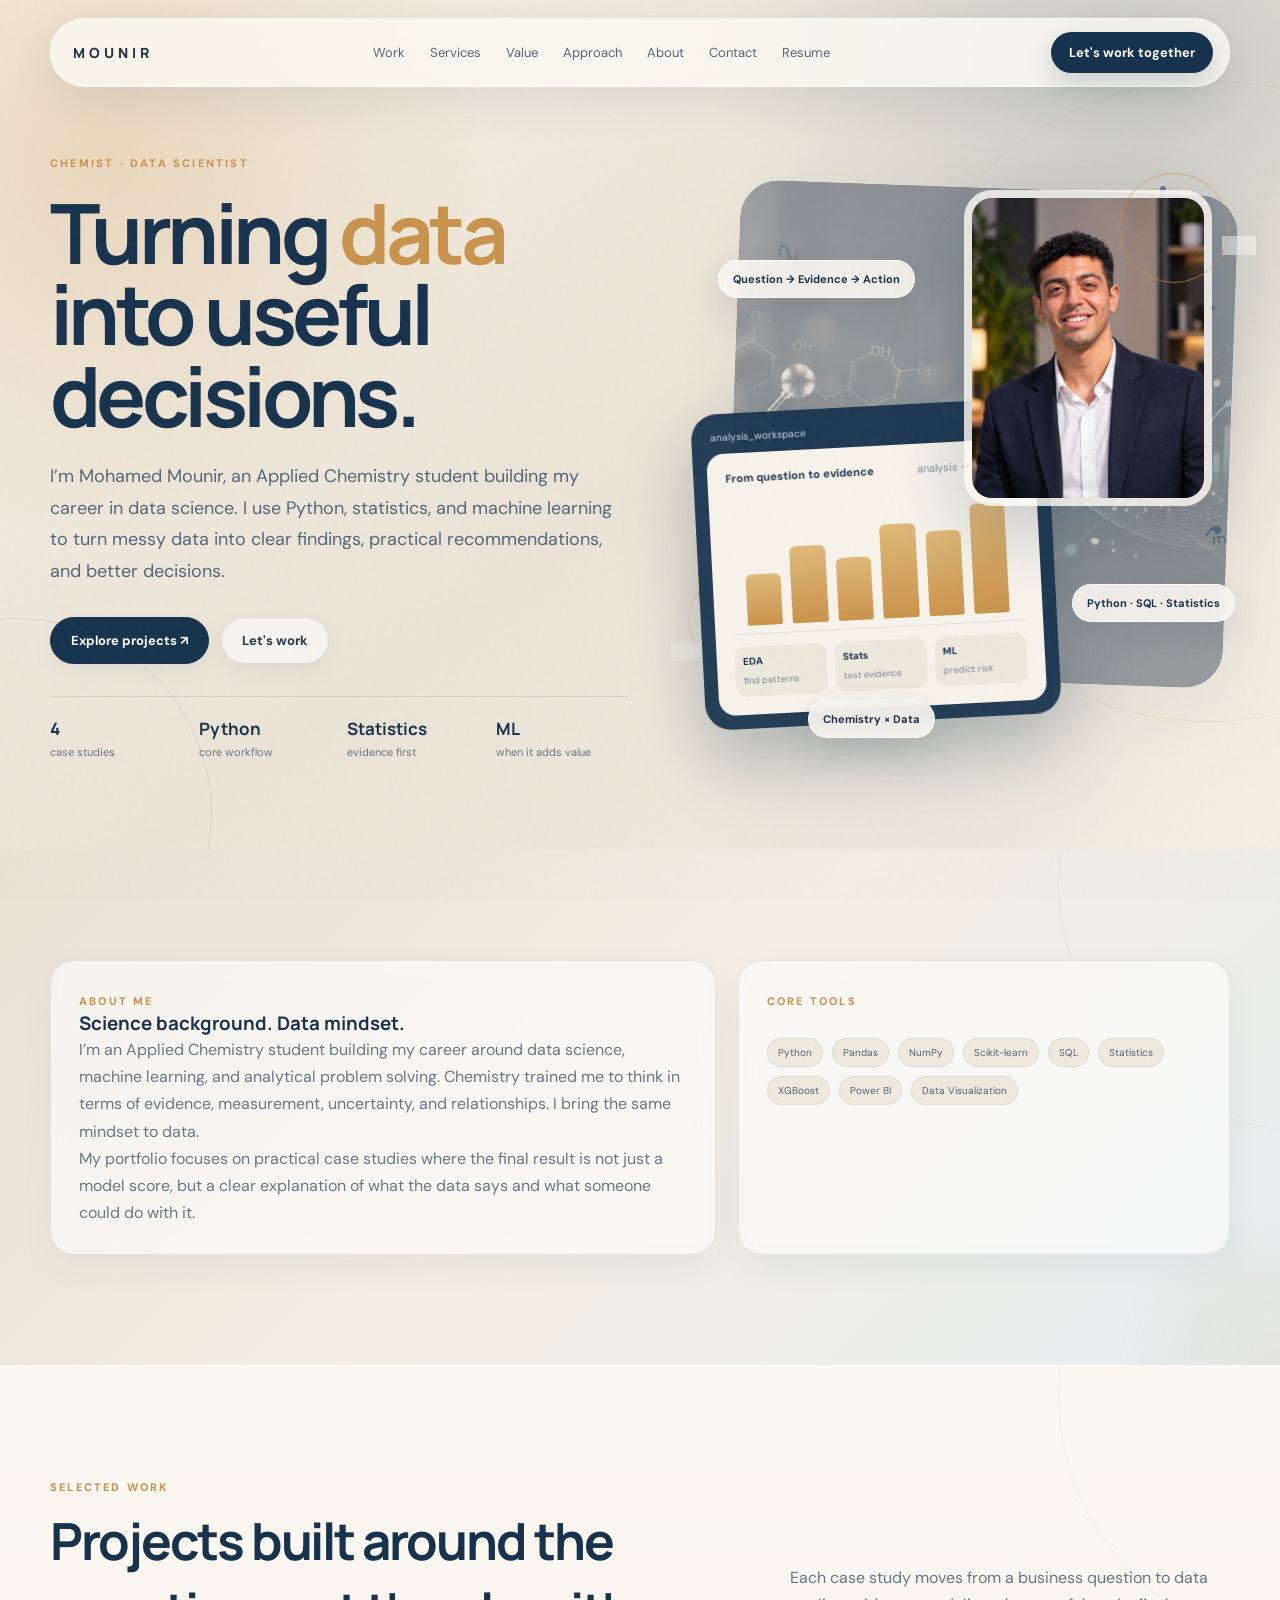
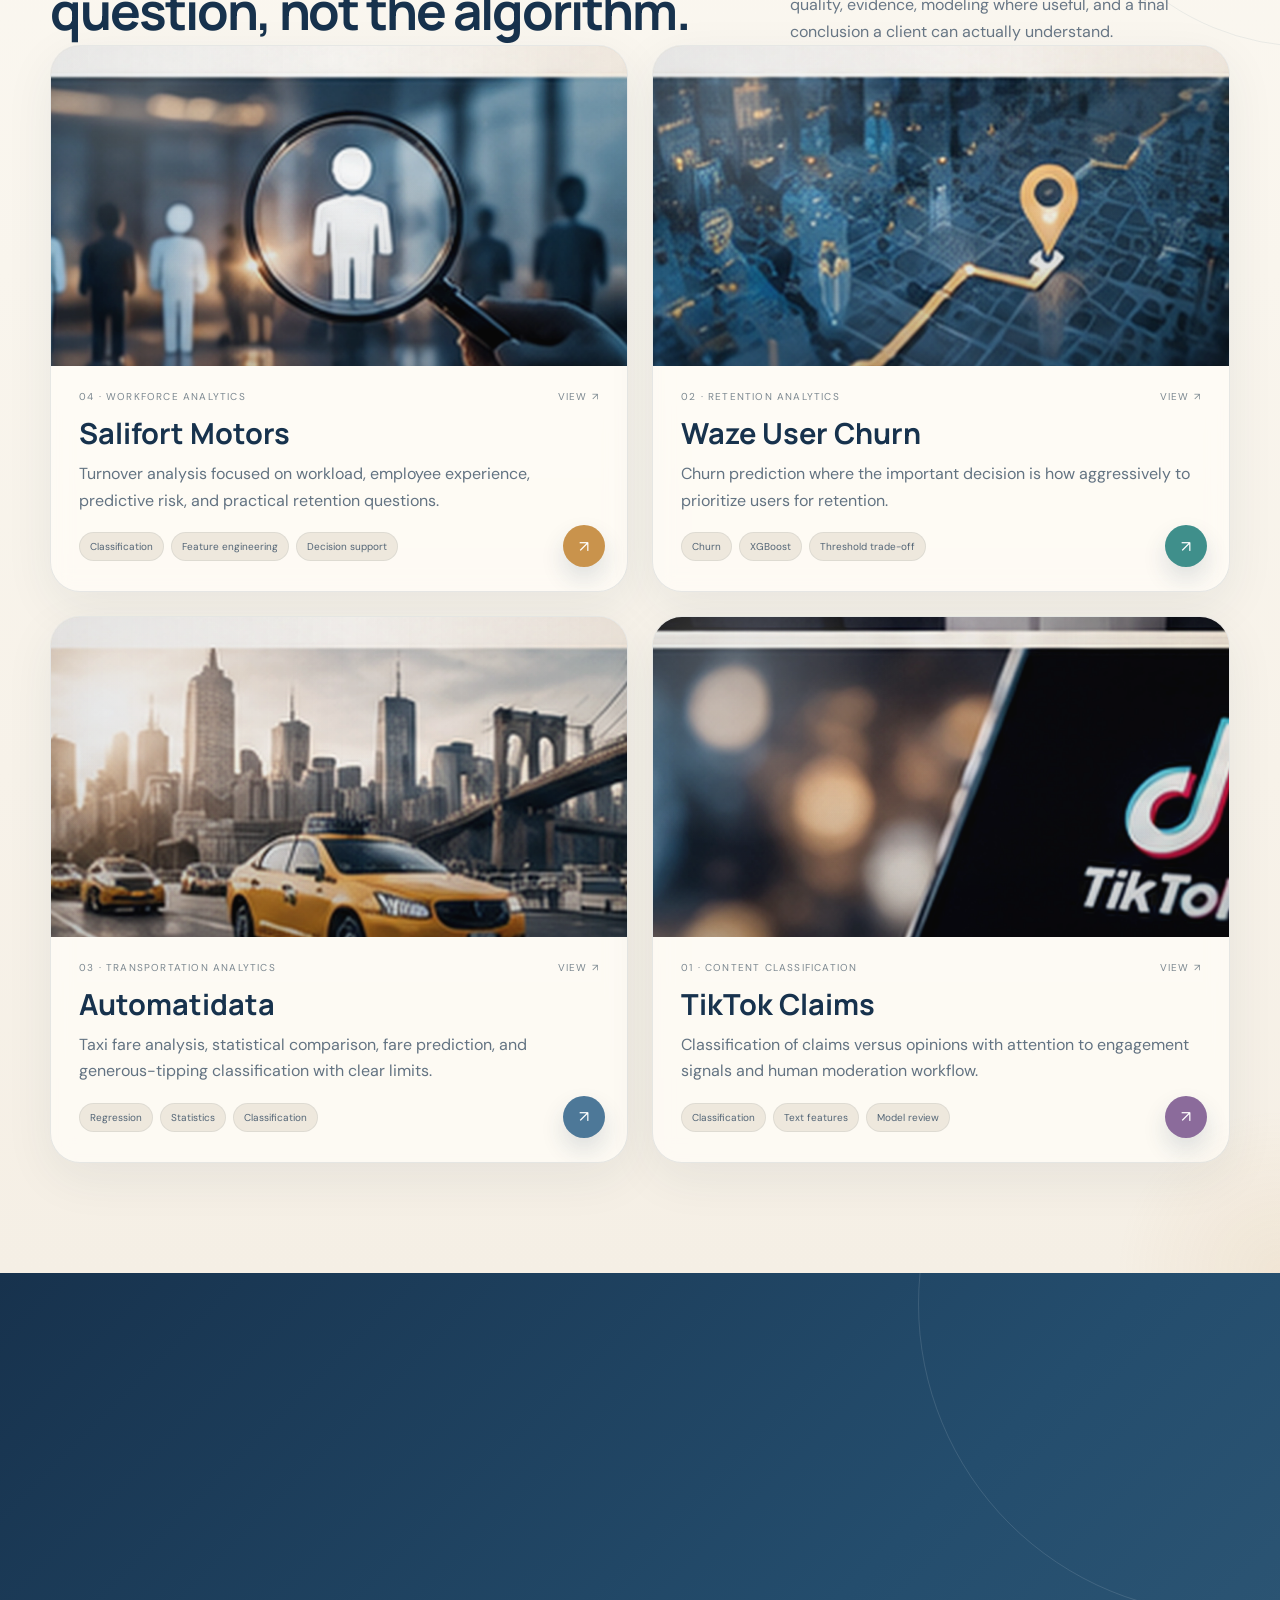
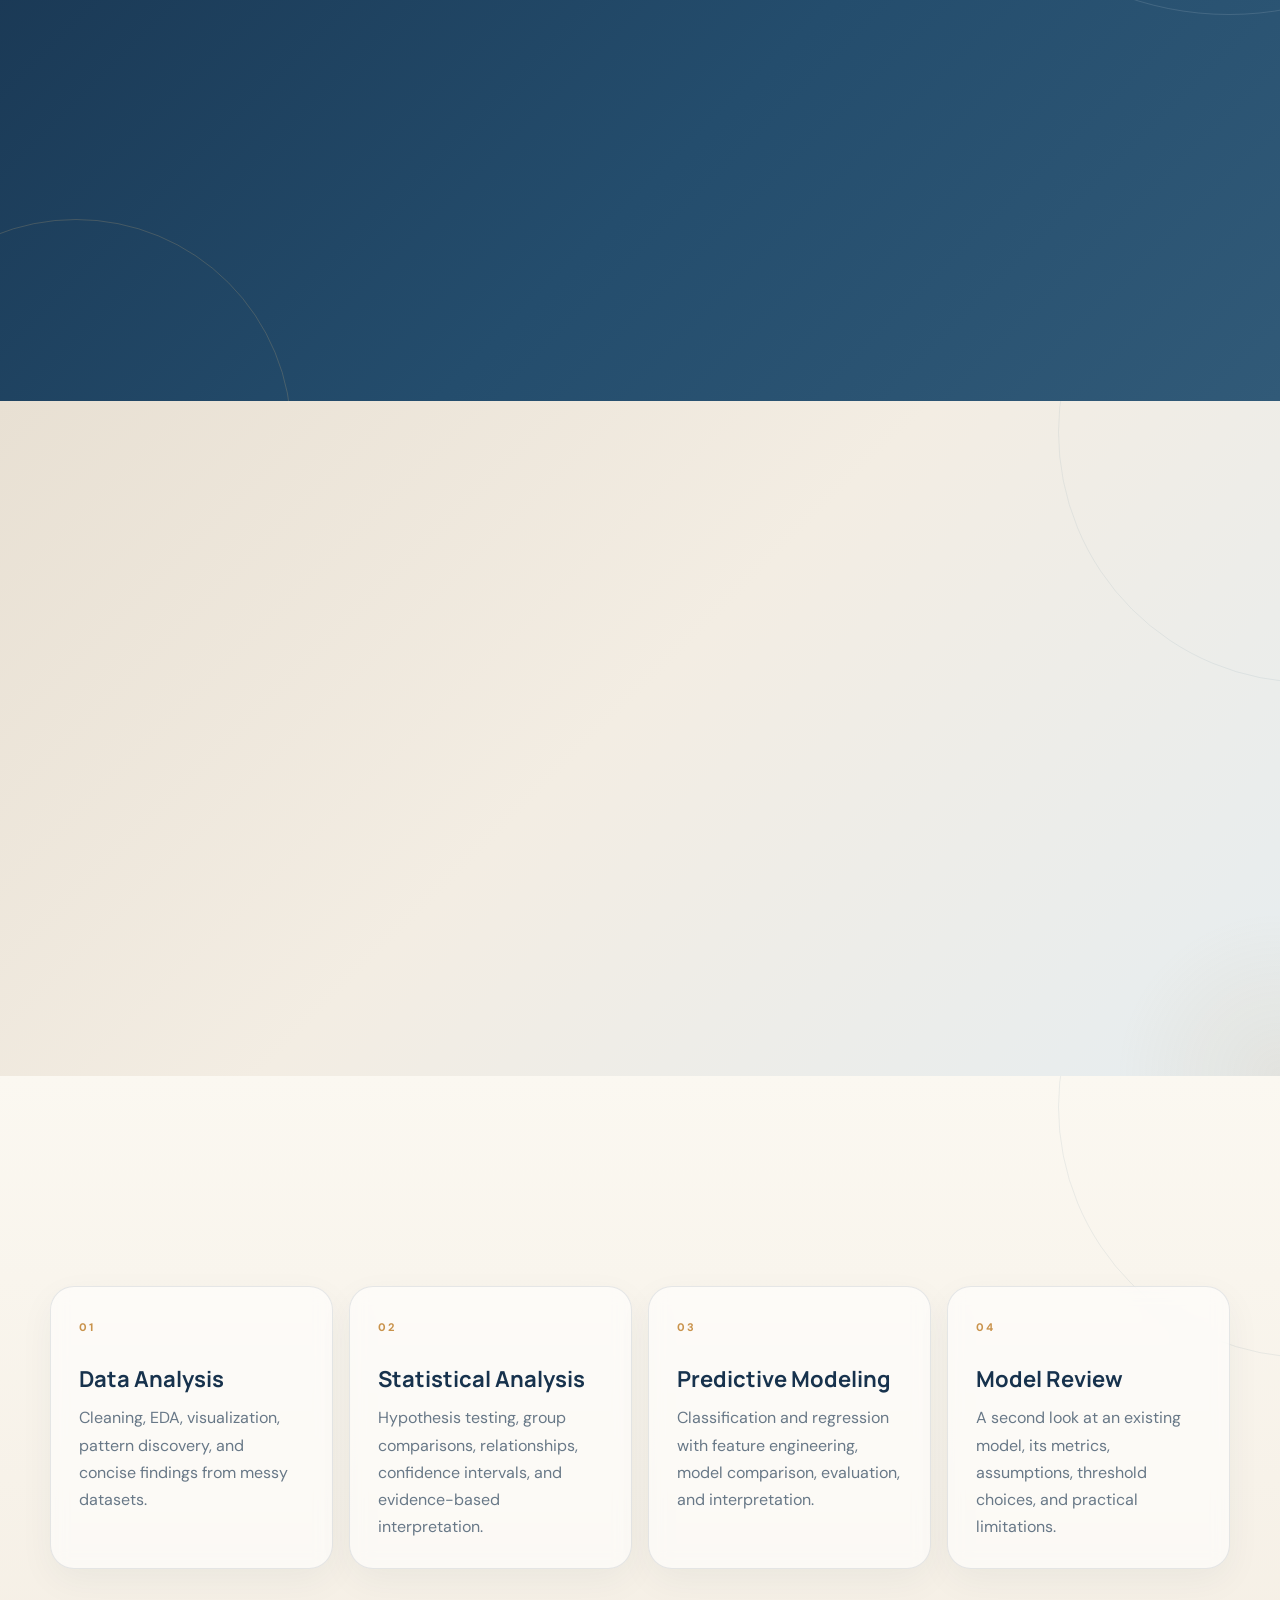
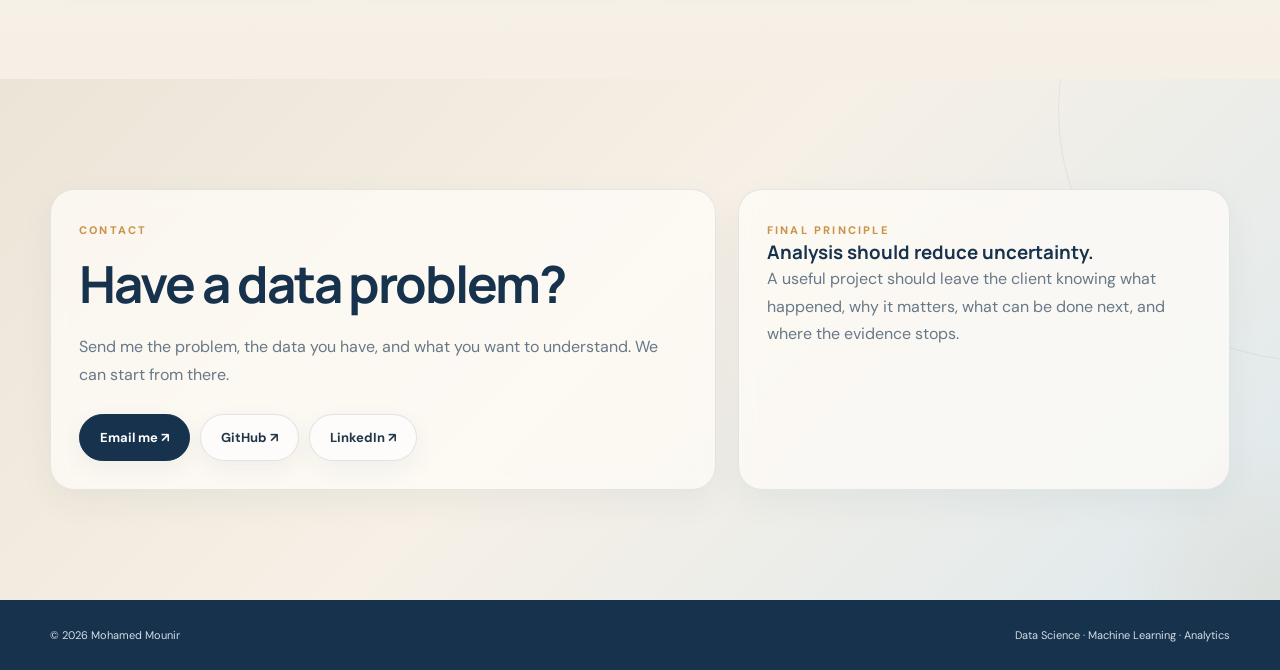
==== commit 8d1f55ae: "Add contact section to index.html Added contact section with email, GitHub, and LinkedIn links." ====
--- a/index.html
+++ b/index.html
@@ -19,4 +19,4 @@
 <section class="section alt" id="approach"><div class="section-head reveal"><div><span class="section-kicker">My approach</span><h2>Good analysis should end somewhere useful.</h2></div><p class="section-intro">I do not start with a model because a model exists. I start with the question, then use the simplest evidence that can answer it well.</p></div><div class="services-grid stagger"><article class="service"><span class="service-num">01</span><h3>Frame the question</h3><p>Define what the data needs to explain, predict, compare, or prioritize before choosing a method.</p></article><article class="service"><span class="service-num">02</span><h3>Test the evidence</h3><p>Clean the data, explore patterns, use statistical tests where appropriate, and separate signal from assumption.</p></article><article class="service"><span class="service-num">03</span><h3>Model when useful</h3><p>Compare sensible models, evaluate them on held-out data, and make trade-offs visible instead of hiding them.</p></article><article class="service"><span class="service-num">04</span><h3>Turn it into a decision</h3><p>Summarize what was found, what it means, what action is reasonable, and what the analysis cannot prove.</p></article></div></section>
 <section class="section" id="services"><div class="section-head reveal"><div><span class="section-kicker">Services</span><h2>Where I can help.</h2></div><p class="section-intro">Practical data work for projects that need more than a chart and more clarity than a black-box model.</p></div><div class="services-grid stagger"><article class="service"><span class="service-num">01</span><h3>Data Analysis</h3><p>Cleaning, EDA, visualization, pattern discovery, and concise findings from messy datasets.</p></article><article class="service"><span class="service-num">02</span><h3>Statistical Analysis</h3><p>Hypothesis testing, group comparisons, relationships, confidence intervals, and evidence-based interpretation.</p></article><article class="service"><span class="service-num">03</span><h3>Predictive Modeling</h3><p>Classification and regression with feature engineering, model comparison, evaluation, and interpretation.</p></article><article class="service"><span class="service-num">04</span><h3>Model Review</h3><p>A second look at an existing model, its metrics, assumptions, threshold choices, and practical limitations.</p></article></div></section>
 
-<section class="section" id="contact"><div class="contact-grid"><div class="glass reveal"><span class="section-kicker">Contact</span><h2 class="contact-title">Have a data problem?</h2><p>Send me the problem, the data you have, and what you want to understand. We can start from there.</p><div class="contact-links"><a class="btn primary" href="mailto:mhmdmnyr204@gmail.com">Email me ↗</a><a class="btn" href="https://github.com/MOUni1r/MOUni1r.github.io">GitHub ↗</a><a class="btn" href="www.linkedin.com/in/mohamed-mounir-mohamed" target="_blank" rel="noopener">LinkedIn ↗</a></div></div><div class="glass reveal"><span class="section-kicker">Final principle</span><h3>Analysis should reduce uncertainty.</h3><p>A useful project should leave the client knowing what happened, why it matters, what can be done next, and where the evidence stops.</p></div></div></section></main><footer class="footer"><span>© 2026 Mohamed Mounir</span><span>Data Science · Machine Learning · Analytics</span></footer></div><script src="assets/js/site.js"></script></body></html>
+<section class="section" id="contact"><div class="contact-grid"><div class="glass reveal"><span class="section-kicker">Contact</span><h2 class="contact-title">Have a data problem?</h2><p>Send me the problem, the data you have, and what you want to understand. We can start from there.</p><div class="contact-links"><a class="btn primary" href="mailto:mhmdmnyr204@gmail.com">Email me ↗</a><a class="btn" href="https://github.com/MOUni1r/MOUni1r.github.io">GitHub ↗</a><a class="btn" href="https://www.linkedin.com/in/mohamed-mounir-mohamed" target="_blank" rel="noopener">LinkedIn ↗</a></div></div><div class="glass reveal"><span class="section-kicker">Final principle</span><h3>Analysis should reduce uncertainty.</h3><p>A useful project should leave the client knowing what happened, why it matters, what can be done next, and where the evidence stops.</p></div></div></section></main><footer class="footer"><span>© 2026 Mohamed Mounir</span><span>Data Science · Machine Learning · Analytics</span></footer></div><script src="assets/js/site.js"></script></body></html>
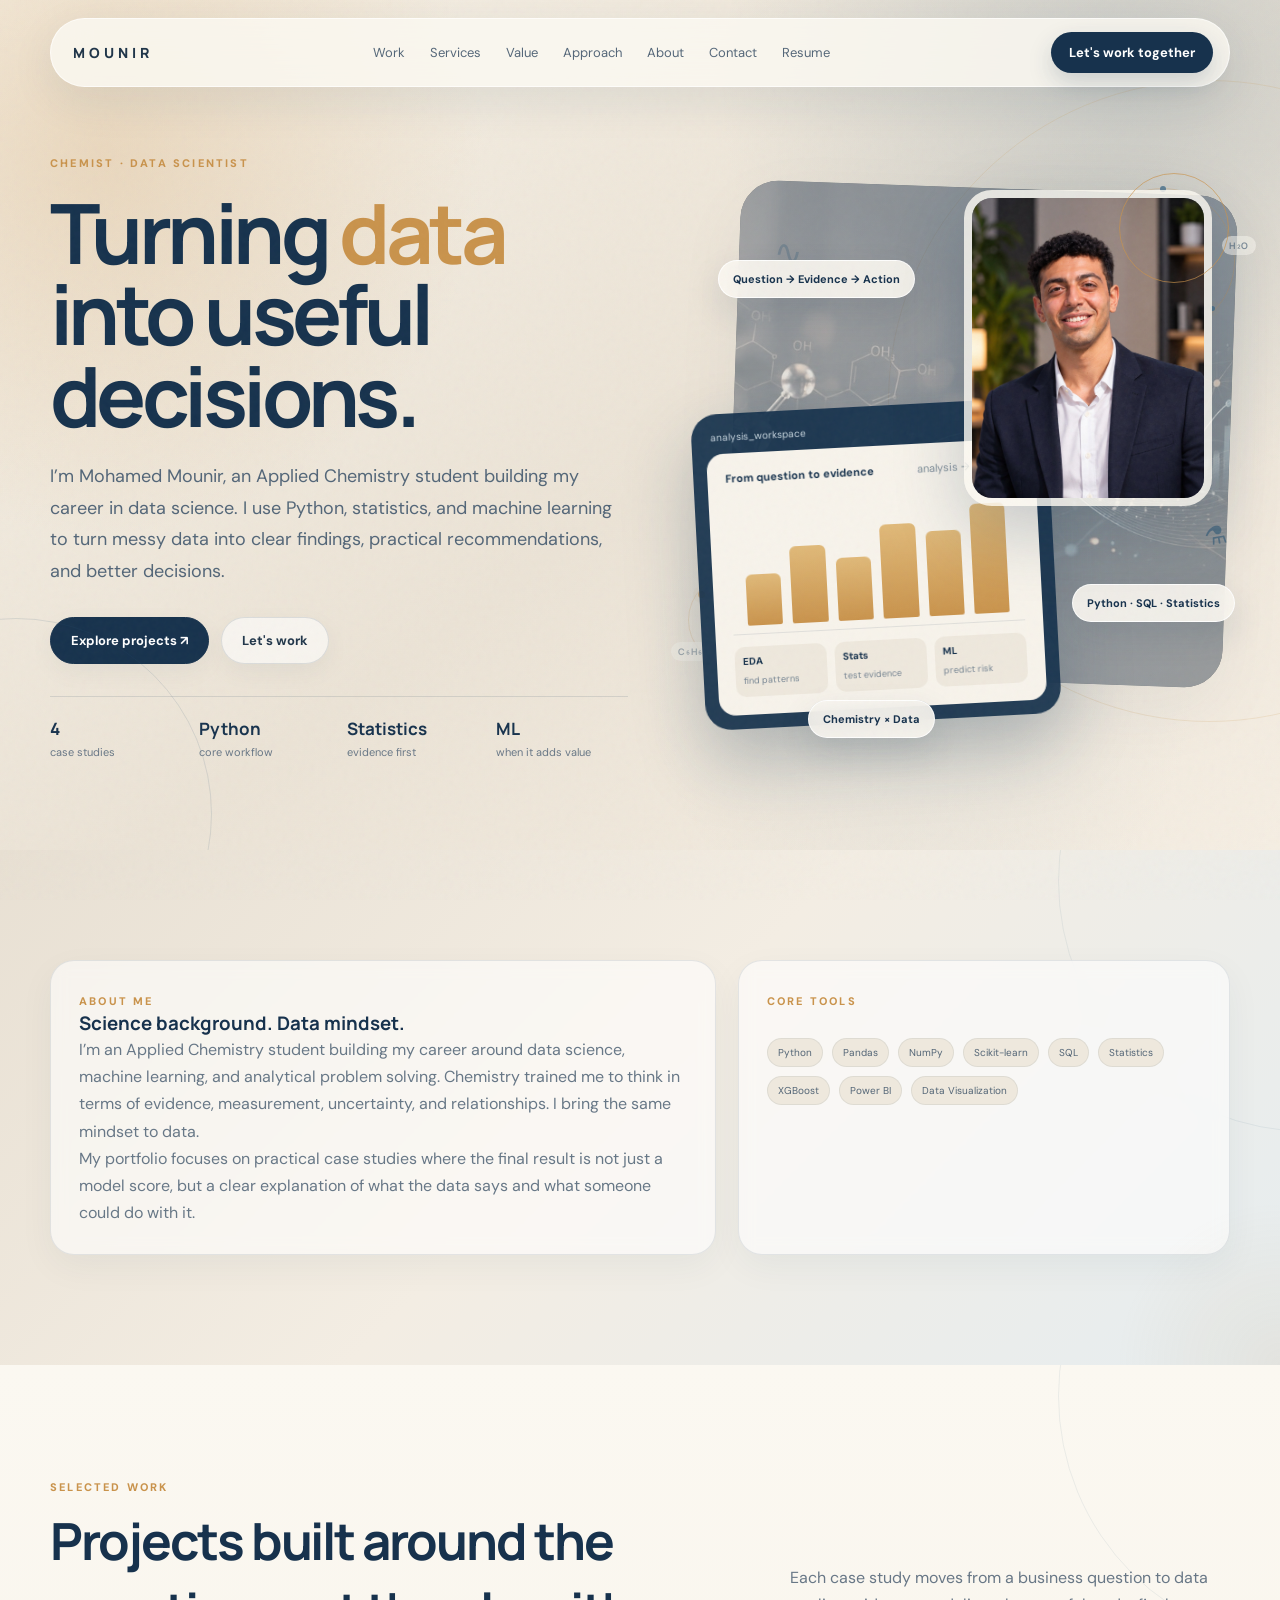
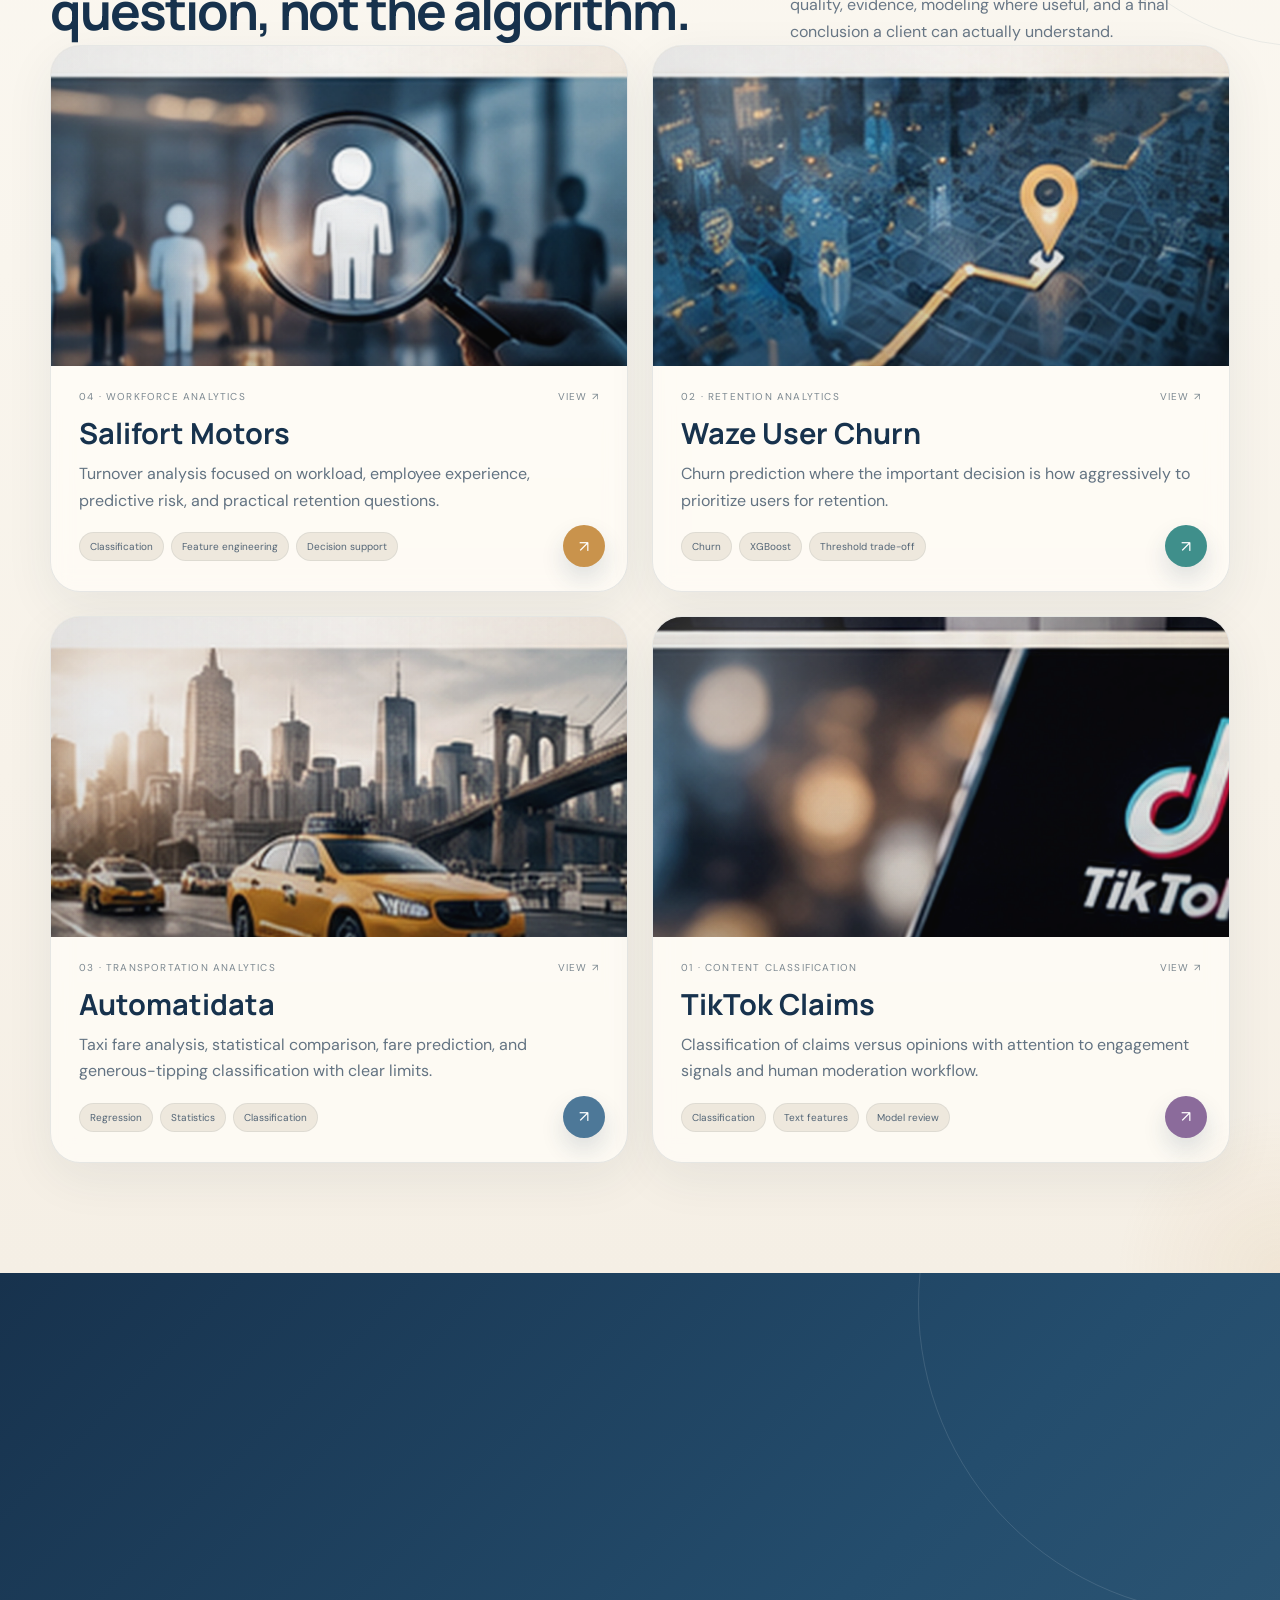
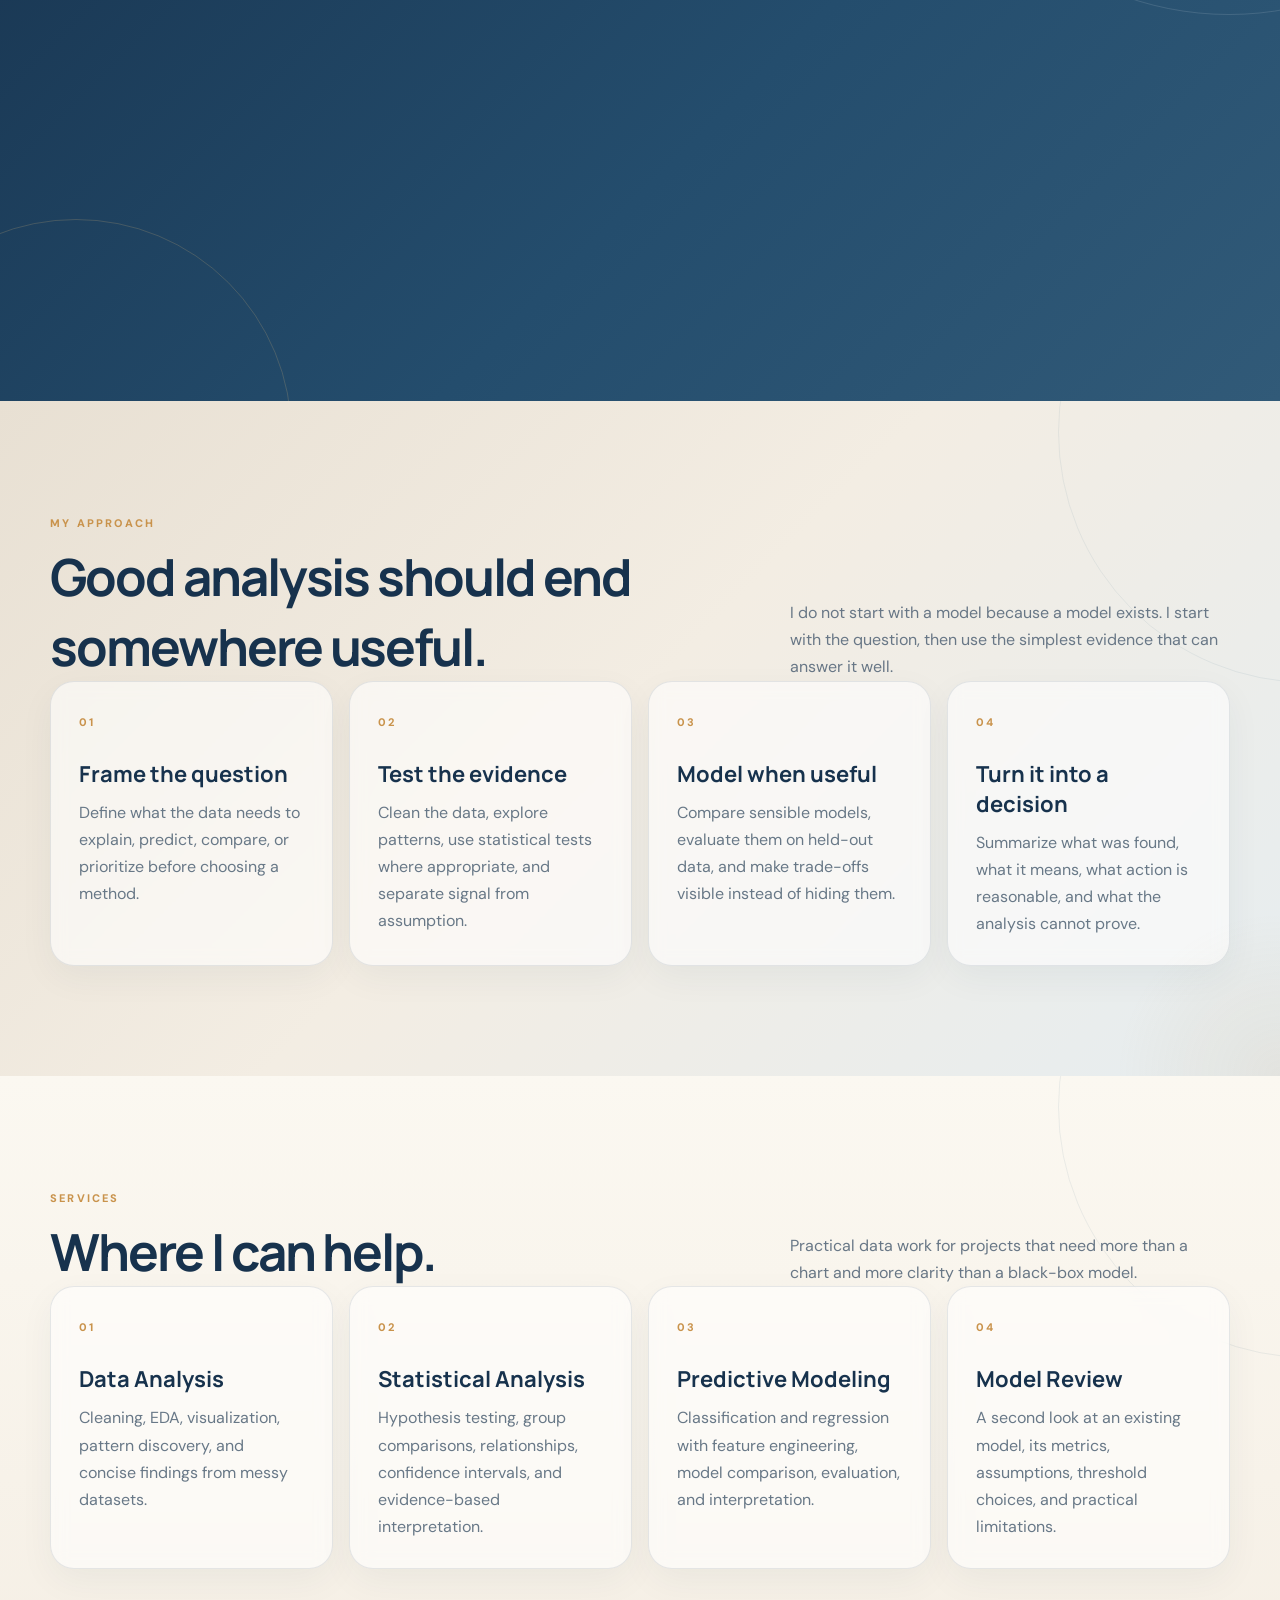
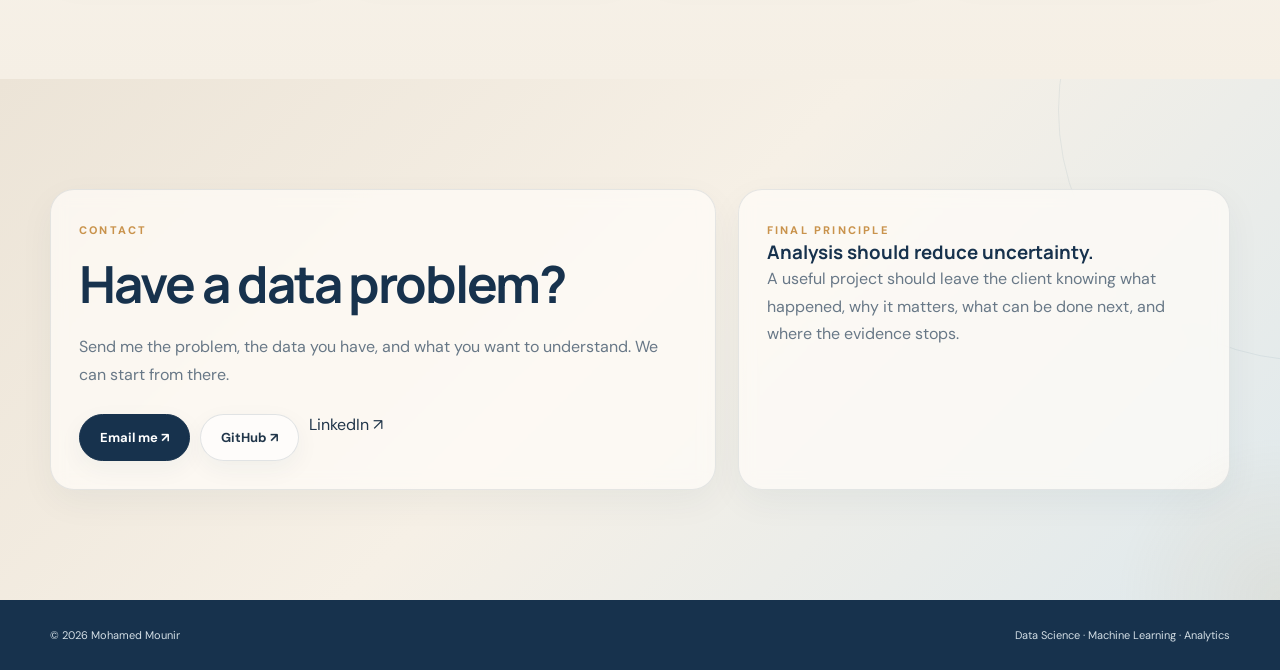
==== commit 4b27db25: "Add contact section with links Added a contact section with links to email, GitHub, and LinkedIn." ====
--- a/index.html
+++ b/index.html
@@ -19,4 +19,4 @@
 <section class="section alt" id="approach"><div class="section-head reveal"><div><span class="section-kicker">My approach</span><h2>Good analysis should end somewhere useful.</h2></div><p class="section-intro">I do not start with a model because a model exists. I start with the question, then use the simplest evidence that can answer it well.</p></div><div class="services-grid stagger"><article class="service"><span class="service-num">01</span><h3>Frame the question</h3><p>Define what the data needs to explain, predict, compare, or prioritize before choosing a method.</p></article><article class="service"><span class="service-num">02</span><h3>Test the evidence</h3><p>Clean the data, explore patterns, use statistical tests where appropriate, and separate signal from assumption.</p></article><article class="service"><span class="service-num">03</span><h3>Model when useful</h3><p>Compare sensible models, evaluate them on held-out data, and make trade-offs visible instead of hiding them.</p></article><article class="service"><span class="service-num">04</span><h3>Turn it into a decision</h3><p>Summarize what was found, what it means, what action is reasonable, and what the analysis cannot prove.</p></article></div></section>
 <section class="section" id="services"><div class="section-head reveal"><div><span class="section-kicker">Services</span><h2>Where I can help.</h2></div><p class="section-intro">Practical data work for projects that need more than a chart and more clarity than a black-box model.</p></div><div class="services-grid stagger"><article class="service"><span class="service-num">01</span><h3>Data Analysis</h3><p>Cleaning, EDA, visualization, pattern discovery, and concise findings from messy datasets.</p></article><article class="service"><span class="service-num">02</span><h3>Statistical Analysis</h3><p>Hypothesis testing, group comparisons, relationships, confidence intervals, and evidence-based interpretation.</p></article><article class="service"><span class="service-num">03</span><h3>Predictive Modeling</h3><p>Classification and regression with feature engineering, model comparison, evaluation, and interpretation.</p></article><article class="service"><span class="service-num">04</span><h3>Model Review</h3><p>A second look at an existing model, its metrics, assumptions, threshold choices, and practical limitations.</p></article></div></section>
 
-<section class="section" id="contact"><div class="contact-grid"><div class="glass reveal"><span class="section-kicker">Contact</span><h2 class="contact-title">Have a data problem?</h2><p>Send me the problem, the data you have, and what you want to understand. We can start from there.</p><div class="contact-links"><a class="btn primary" href="mailto:mhmdmnyr204@gmail.com">Email me ↗</a><a class="btn" href="https://github.com/MOUni1r/MOUni1r.github.io">GitHub ↗</a><a class="btn" href="https://www.linkedin.com/in/mohamed-mounir-mohamed" target="_blank" rel="noopener">LinkedIn ↗</a></div></div><div class="glass reveal"><span class="section-kicker">Final principle</span><h3>Analysis should reduce uncertainty.</h3><p>A useful project should leave the client knowing what happened, why it matters, what can be done next, and where the evidence stops.</p></div></div></section></main><footer class="footer"><span>© 2026 Mohamed Mounir</span><span>Data Science · Machine Learning · Analytics</span></footer></div><script src="assets/js/site.js"></script></body></html>
+<section class="section" id="contact"><div class="contact-grid"><div class="glass reveal"><span class="section-kicker">Contact</span><h2 class="contact-title">Have a data problem?</h2><p>Send me the problem, the data you have, and what you want to understand. We can start from there.</p><div class="contact-links"><a class="btn primary" href="mailto:mhmdmnyr204@gmail.com">Email me ↗</a><a class="btn" href="https://github.com/MOUni1r/MOUni1r.github.io">GitHub ↗</a><a class="contact-link" href="https://www.linkedin.com/in/mohamed-mounir-mohamed">LinkedIn ↗</a></div></div><div class="glass reveal"><span class="section-kicker">Final principle</span><h3>Analysis should reduce uncertainty.</h3><p>A useful project should leave the client knowing what happened, why it matters, what can be done next, and where the evidence stops.</p></div></div></section></main><footer class="footer"><span>© 2026 Mohamed Mounir</span><span>Data Science · Machine Learning · Analytics</span></footer></div><script src="assets/js/site.js"></script></body></html>
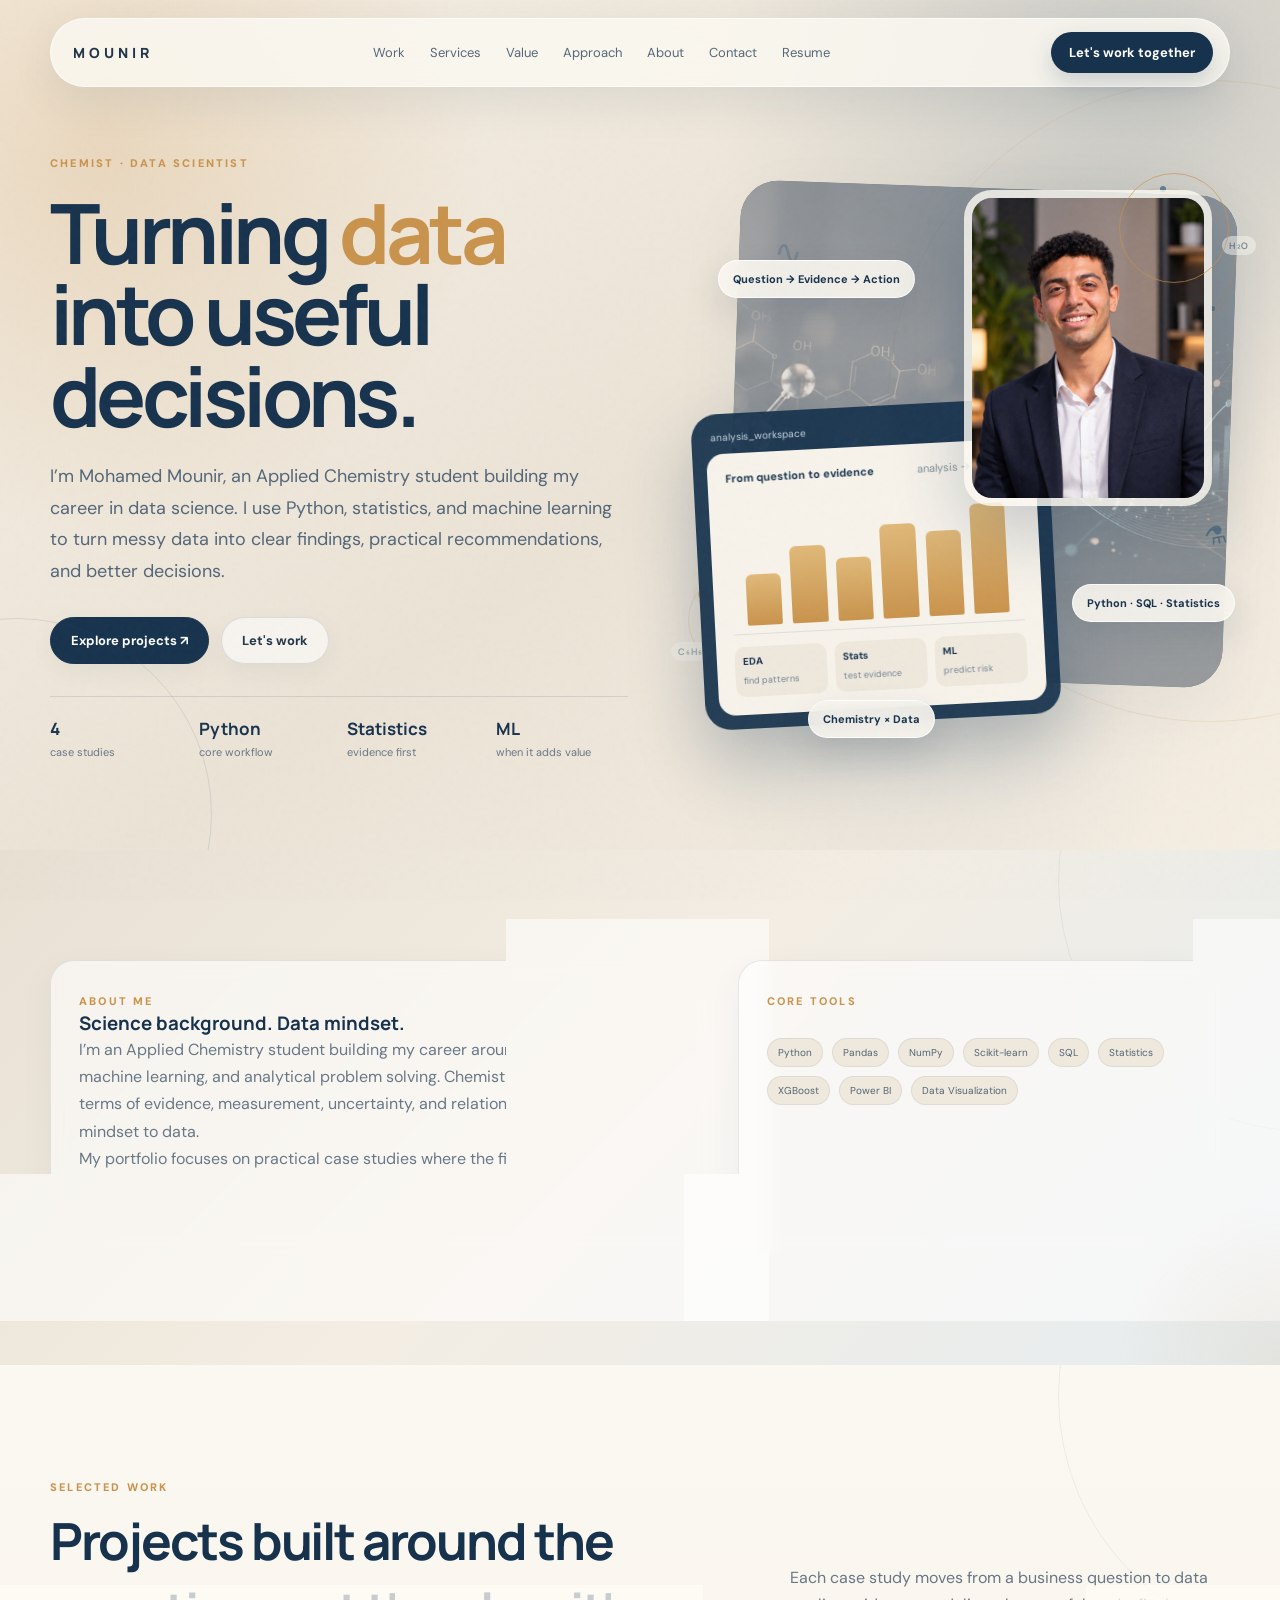
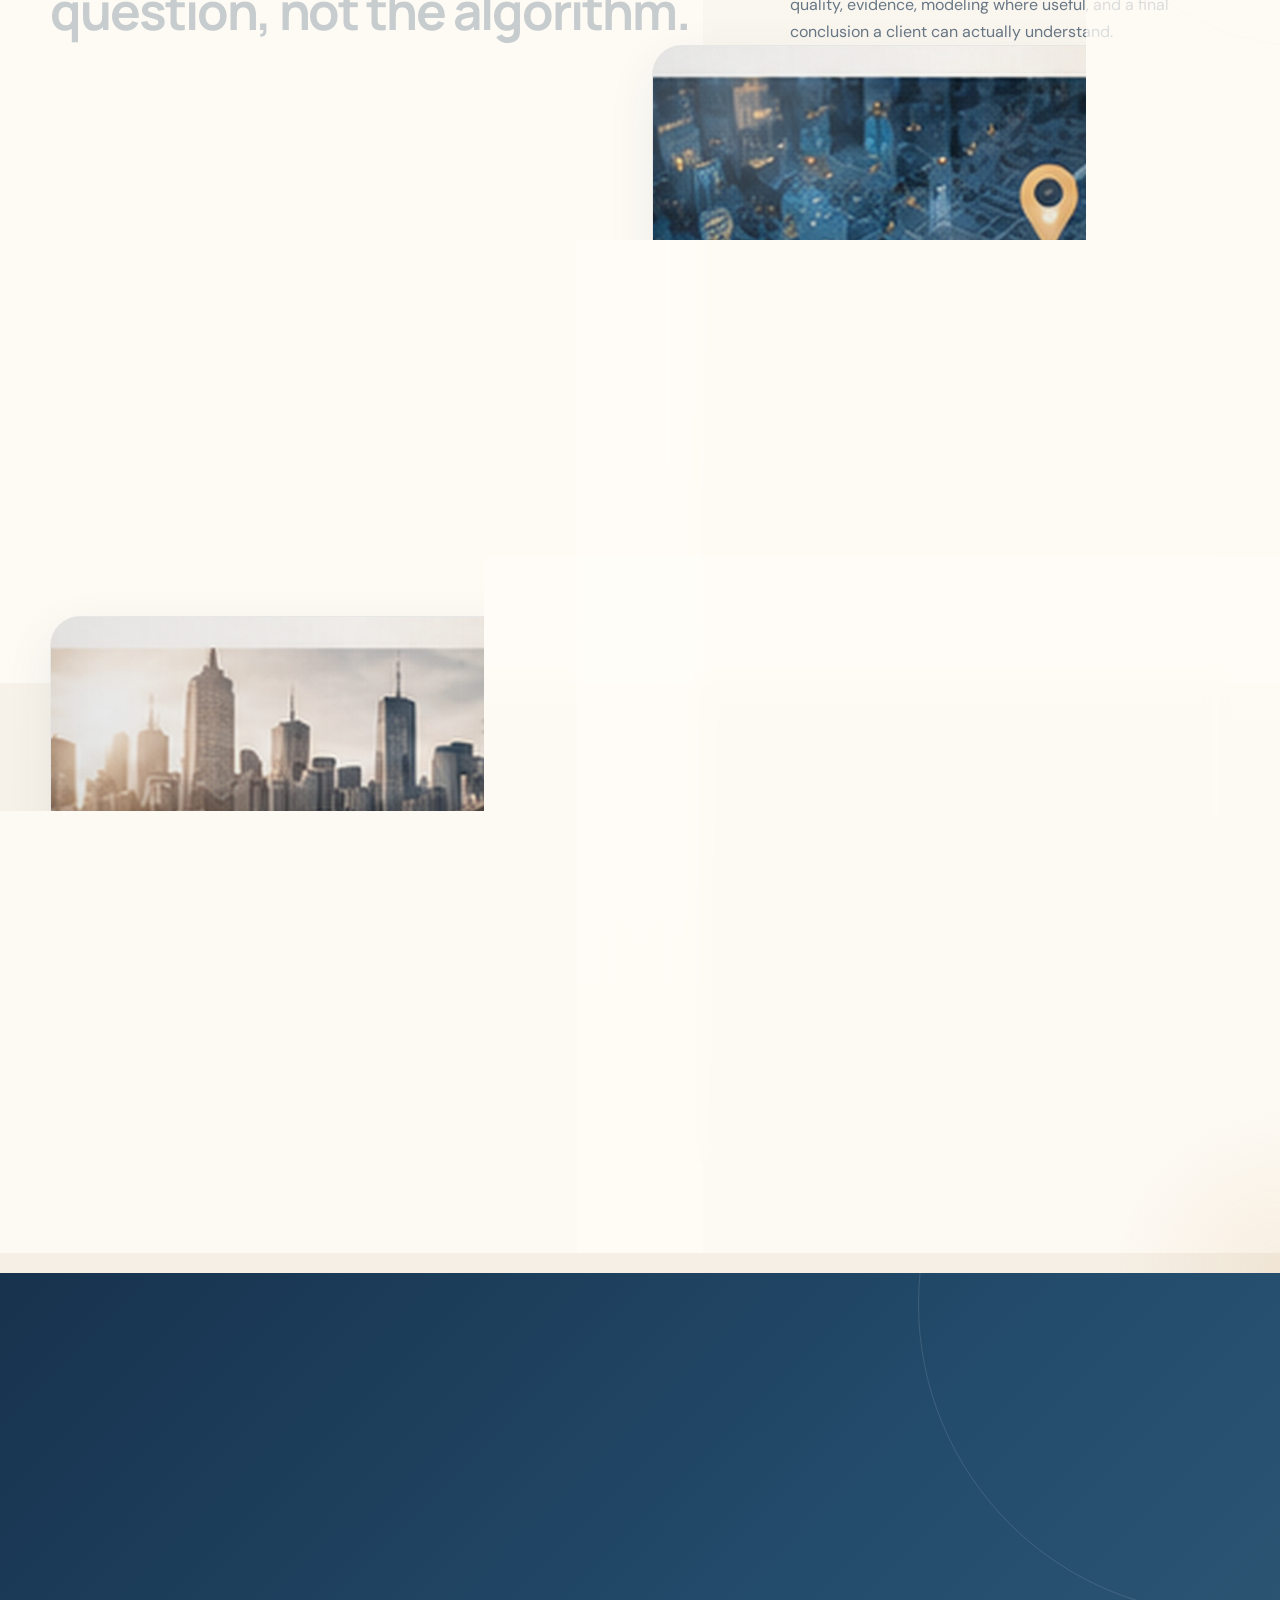
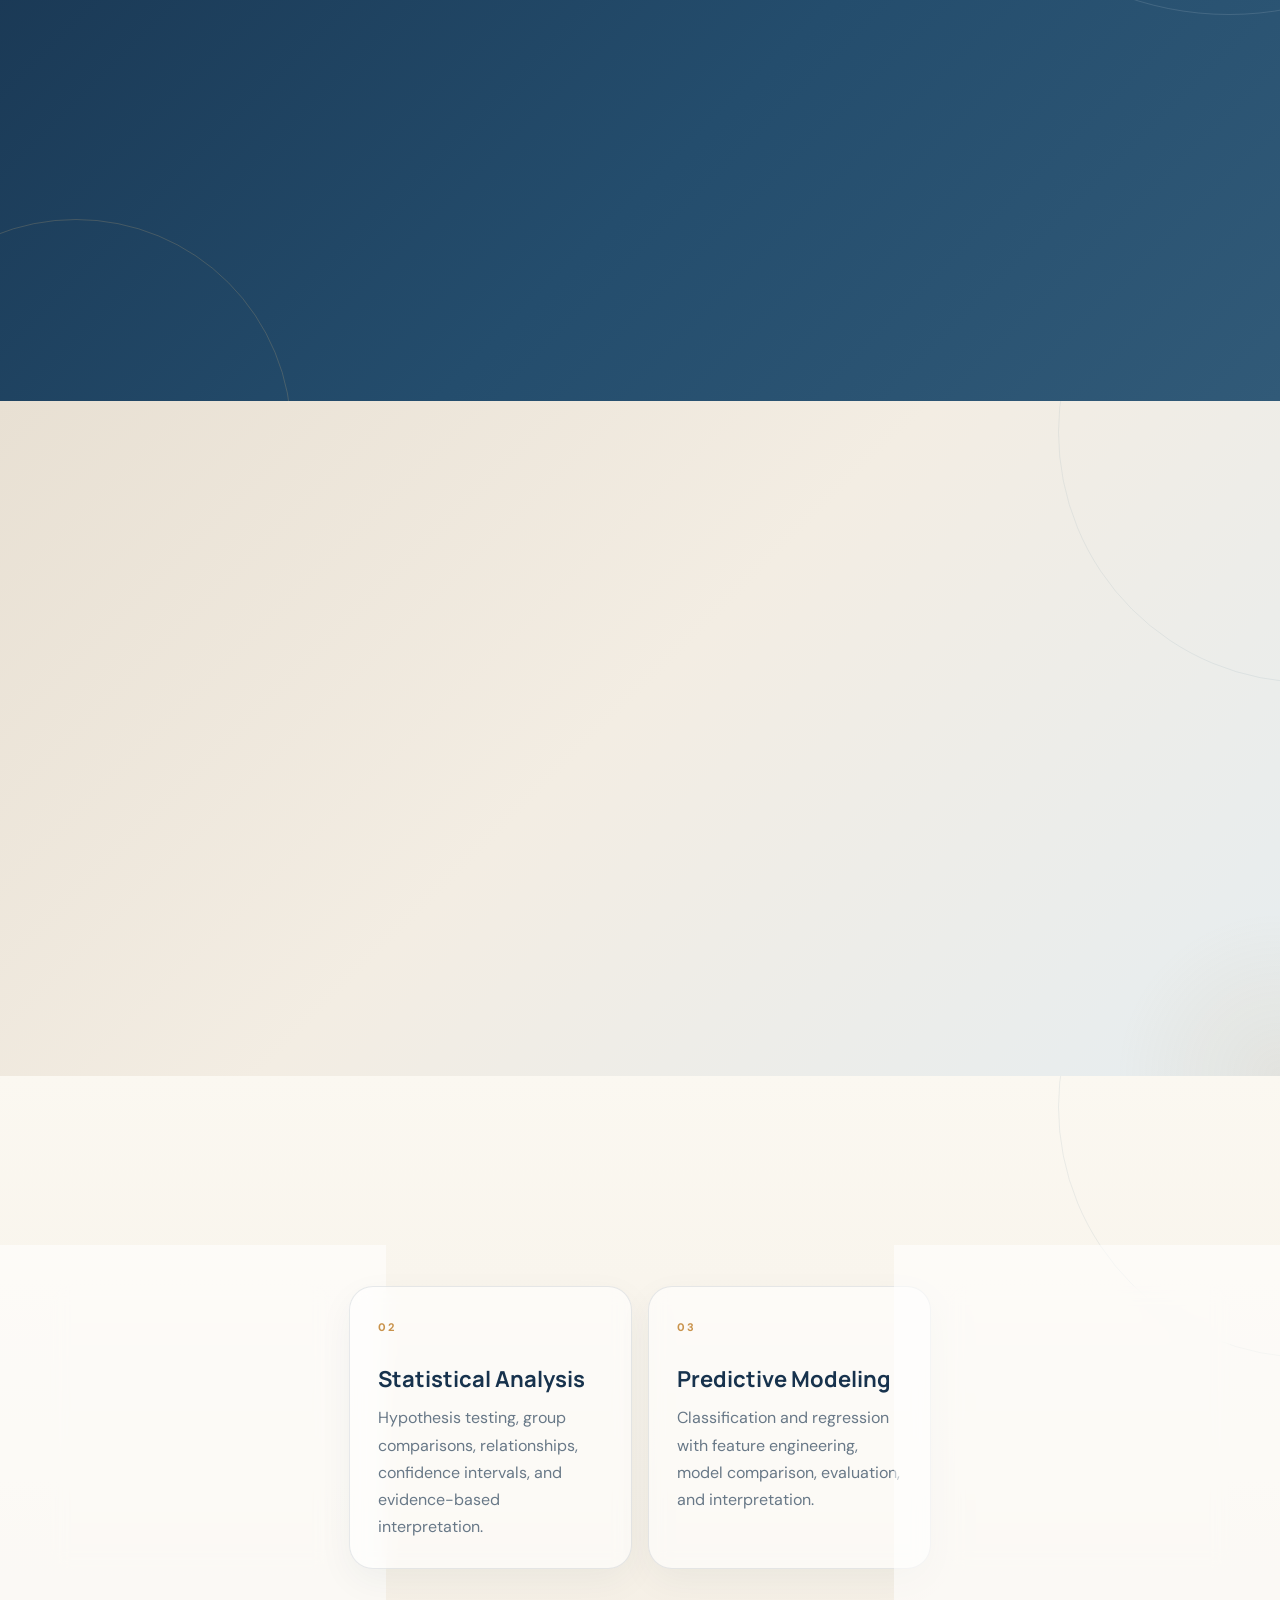
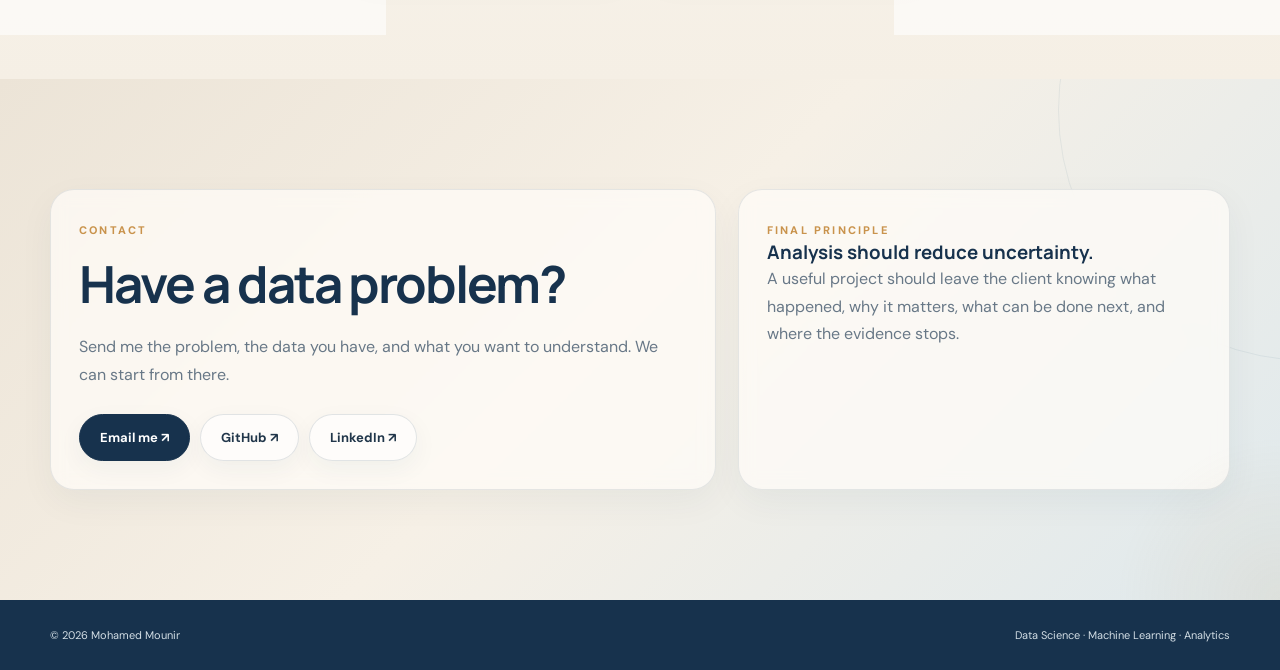
==== commit 9f72d260: "Add contact section to index.html" ====
--- a/index.html
+++ b/index.html
@@ -19,4 +19,4 @@
 <section class="section alt" id="approach"><div class="section-head reveal"><div><span class="section-kicker">My approach</span><h2>Good analysis should end somewhere useful.</h2></div><p class="section-intro">I do not start with a model because a model exists. I start with the question, then use the simplest evidence that can answer it well.</p></div><div class="services-grid stagger"><article class="service"><span class="service-num">01</span><h3>Frame the question</h3><p>Define what the data needs to explain, predict, compare, or prioritize before choosing a method.</p></article><article class="service"><span class="service-num">02</span><h3>Test the evidence</h3><p>Clean the data, explore patterns, use statistical tests where appropriate, and separate signal from assumption.</p></article><article class="service"><span class="service-num">03</span><h3>Model when useful</h3><p>Compare sensible models, evaluate them on held-out data, and make trade-offs visible instead of hiding them.</p></article><article class="service"><span class="service-num">04</span><h3>Turn it into a decision</h3><p>Summarize what was found, what it means, what action is reasonable, and what the analysis cannot prove.</p></article></div></section>
 <section class="section" id="services"><div class="section-head reveal"><div><span class="section-kicker">Services</span><h2>Where I can help.</h2></div><p class="section-intro">Practical data work for projects that need more than a chart and more clarity than a black-box model.</p></div><div class="services-grid stagger"><article class="service"><span class="service-num">01</span><h3>Data Analysis</h3><p>Cleaning, EDA, visualization, pattern discovery, and concise findings from messy datasets.</p></article><article class="service"><span class="service-num">02</span><h3>Statistical Analysis</h3><p>Hypothesis testing, group comparisons, relationships, confidence intervals, and evidence-based interpretation.</p></article><article class="service"><span class="service-num">03</span><h3>Predictive Modeling</h3><p>Classification and regression with feature engineering, model comparison, evaluation, and interpretation.</p></article><article class="service"><span class="service-num">04</span><h3>Model Review</h3><p>A second look at an existing model, its metrics, assumptions, threshold choices, and practical limitations.</p></article></div></section>
 
-<section class="section" id="contact"><div class="contact-grid"><div class="glass reveal"><span class="section-kicker">Contact</span><h2 class="contact-title">Have a data problem?</h2><p>Send me the problem, the data you have, and what you want to understand. We can start from there.</p><div class="contact-links"><a class="btn primary" href="mailto:mhmdmnyr204@gmail.com">Email me ↗</a><a class="btn" href="https://github.com/MOUni1r/MOUni1r.github.io">GitHub ↗</a><a class="contact-link" href="https://www.linkedin.com/in/mohamed-mounir-mohamed">LinkedIn ↗</a></div></div><div class="glass reveal"><span class="section-kicker">Final principle</span><h3>Analysis should reduce uncertainty.</h3><p>A useful project should leave the client knowing what happened, why it matters, what can be done next, and where the evidence stops.</p></div></div></section></main><footer class="footer"><span>© 2026 Mohamed Mounir</span><span>Data Science · Machine Learning · Analytics</span></footer></div><script src="assets/js/site.js"></script></body></html>
+<section class="section" id="contact"><div class="contact-grid"><div class="glass reveal"><span class="section-kicker">Contact</span><h2 class="contact-title">Have a data problem?</h2><p>Send me the problem, the data you have, and what you want to understand. We can start from there.</p><div class="contact-links"><a class="btn primary" href="mailto:mhmdmnyr204@gmail.com">Email me ↗</a><a class="btn" href="https://github.com/MOUni1r/MOUni1r.github.io">GitHub ↗</a><a class="btn" href="https://www.linkedin.com/in/mohamed-mounir-mohamed">LinkedIn ↗</a></div></div><div class="glass reveal"><span class="section-kicker">Final principle</span><h3>Analysis should reduce uncertainty.</h3><p>A useful project should leave the client knowing what happened, why it matters, what can be done next, and where the evidence stops.</p></div></div></section></main><footer class="footer"><span>© 2026 Mohamed Mounir</span><span>Data Science · Machine Learning · Analytics</span></footer></div><script src="assets/js/site.js"></script></body></html>
